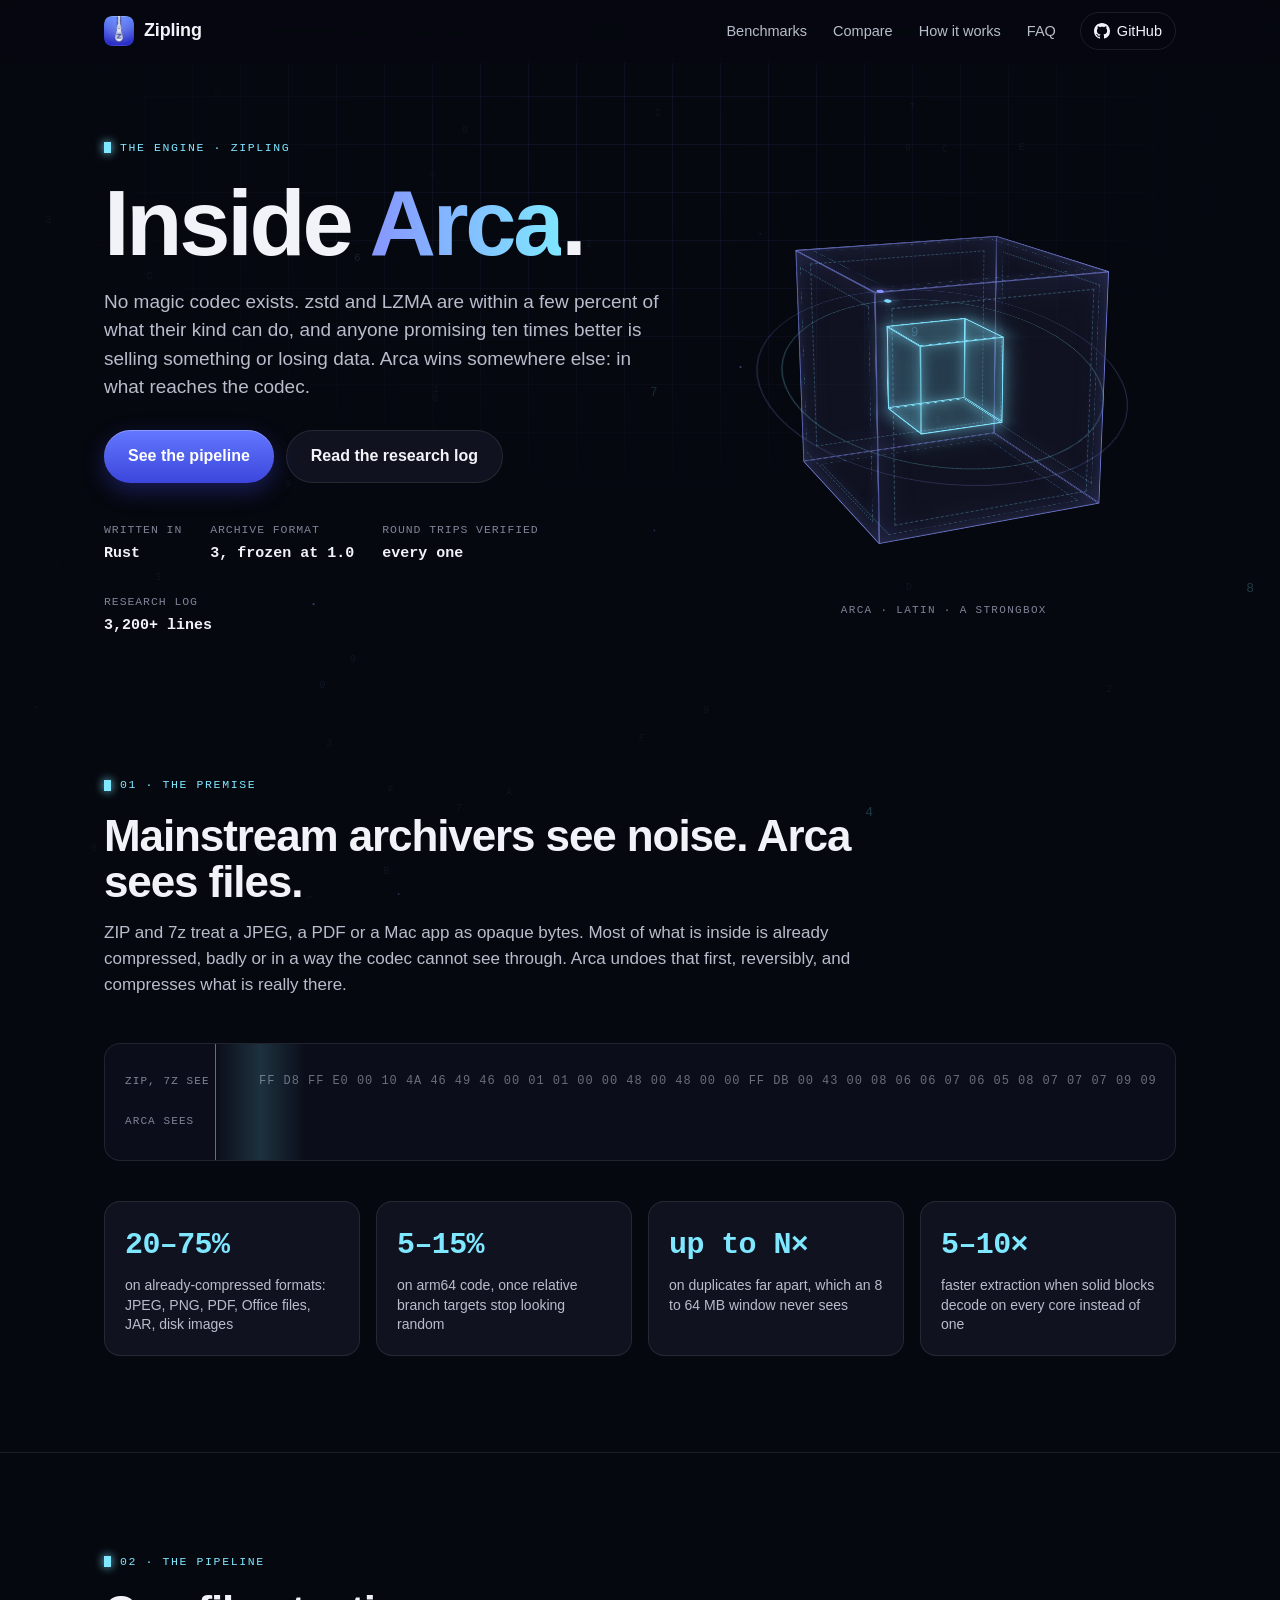
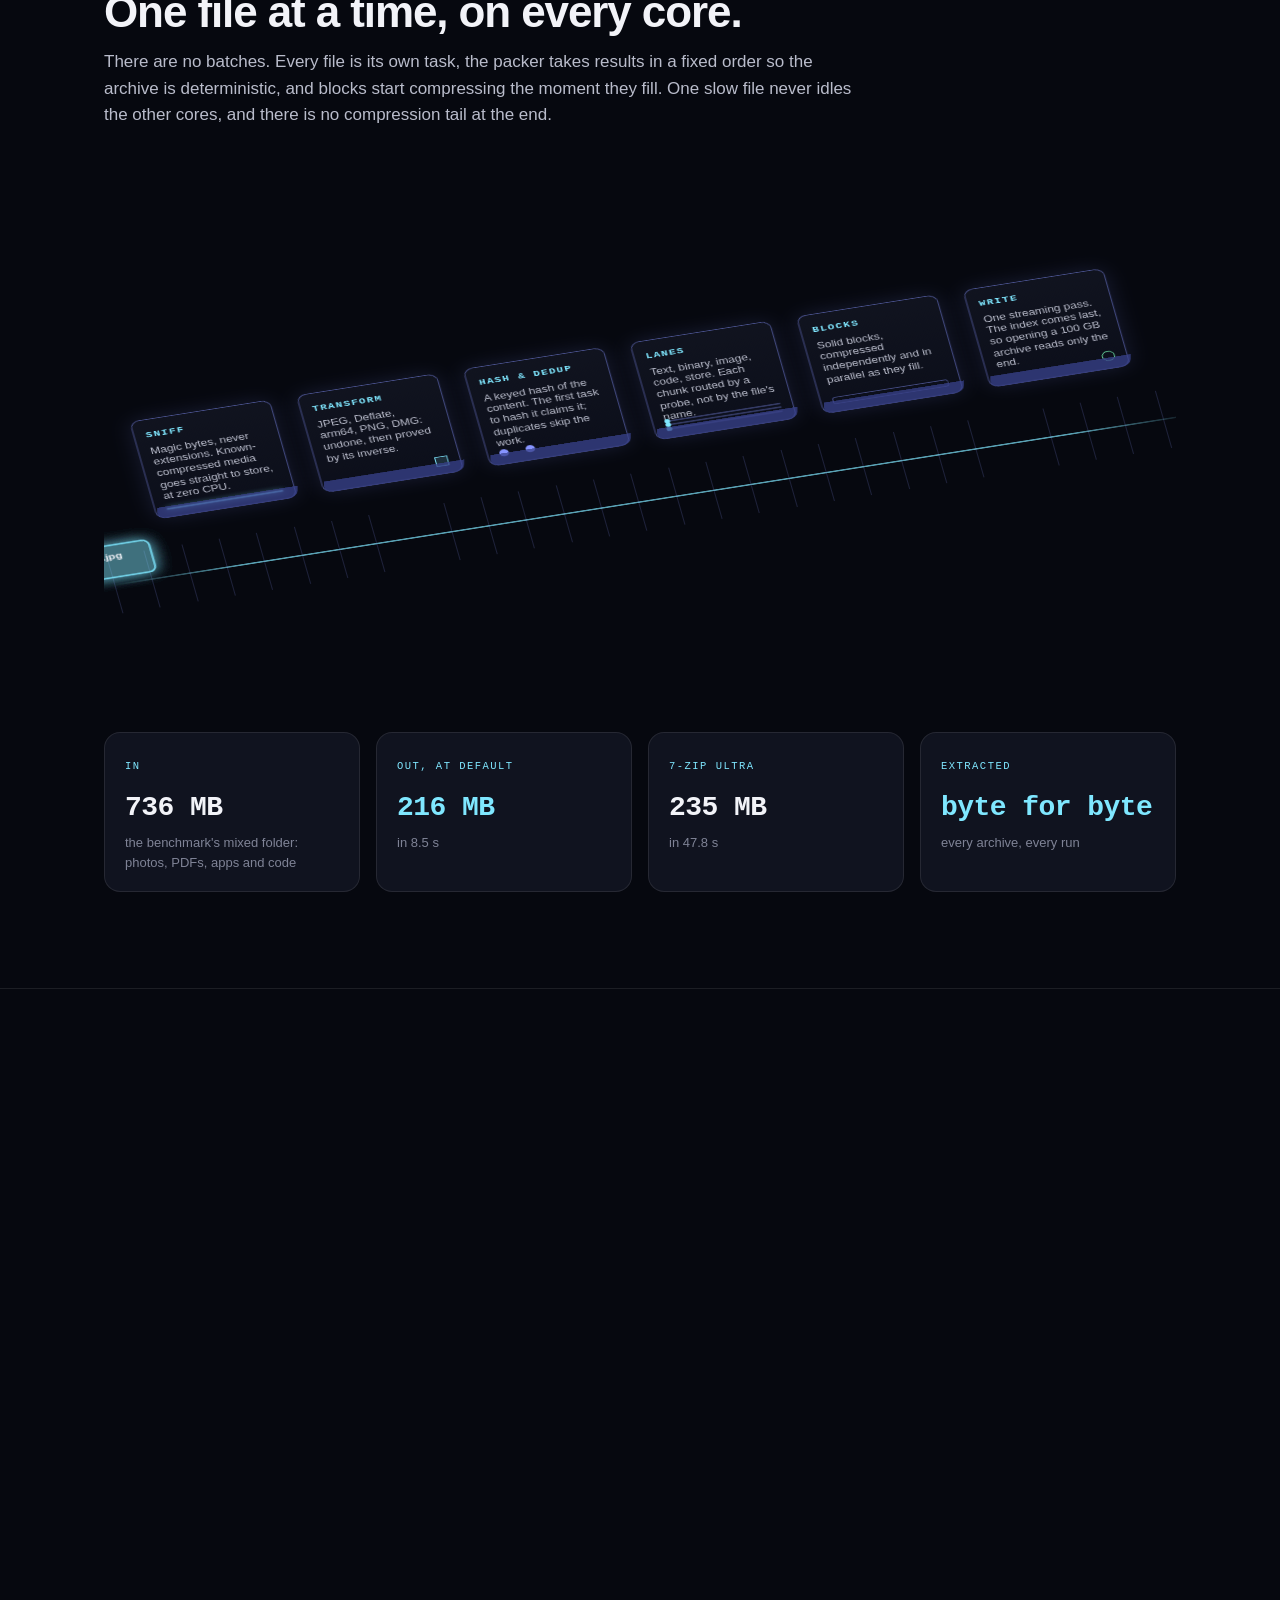
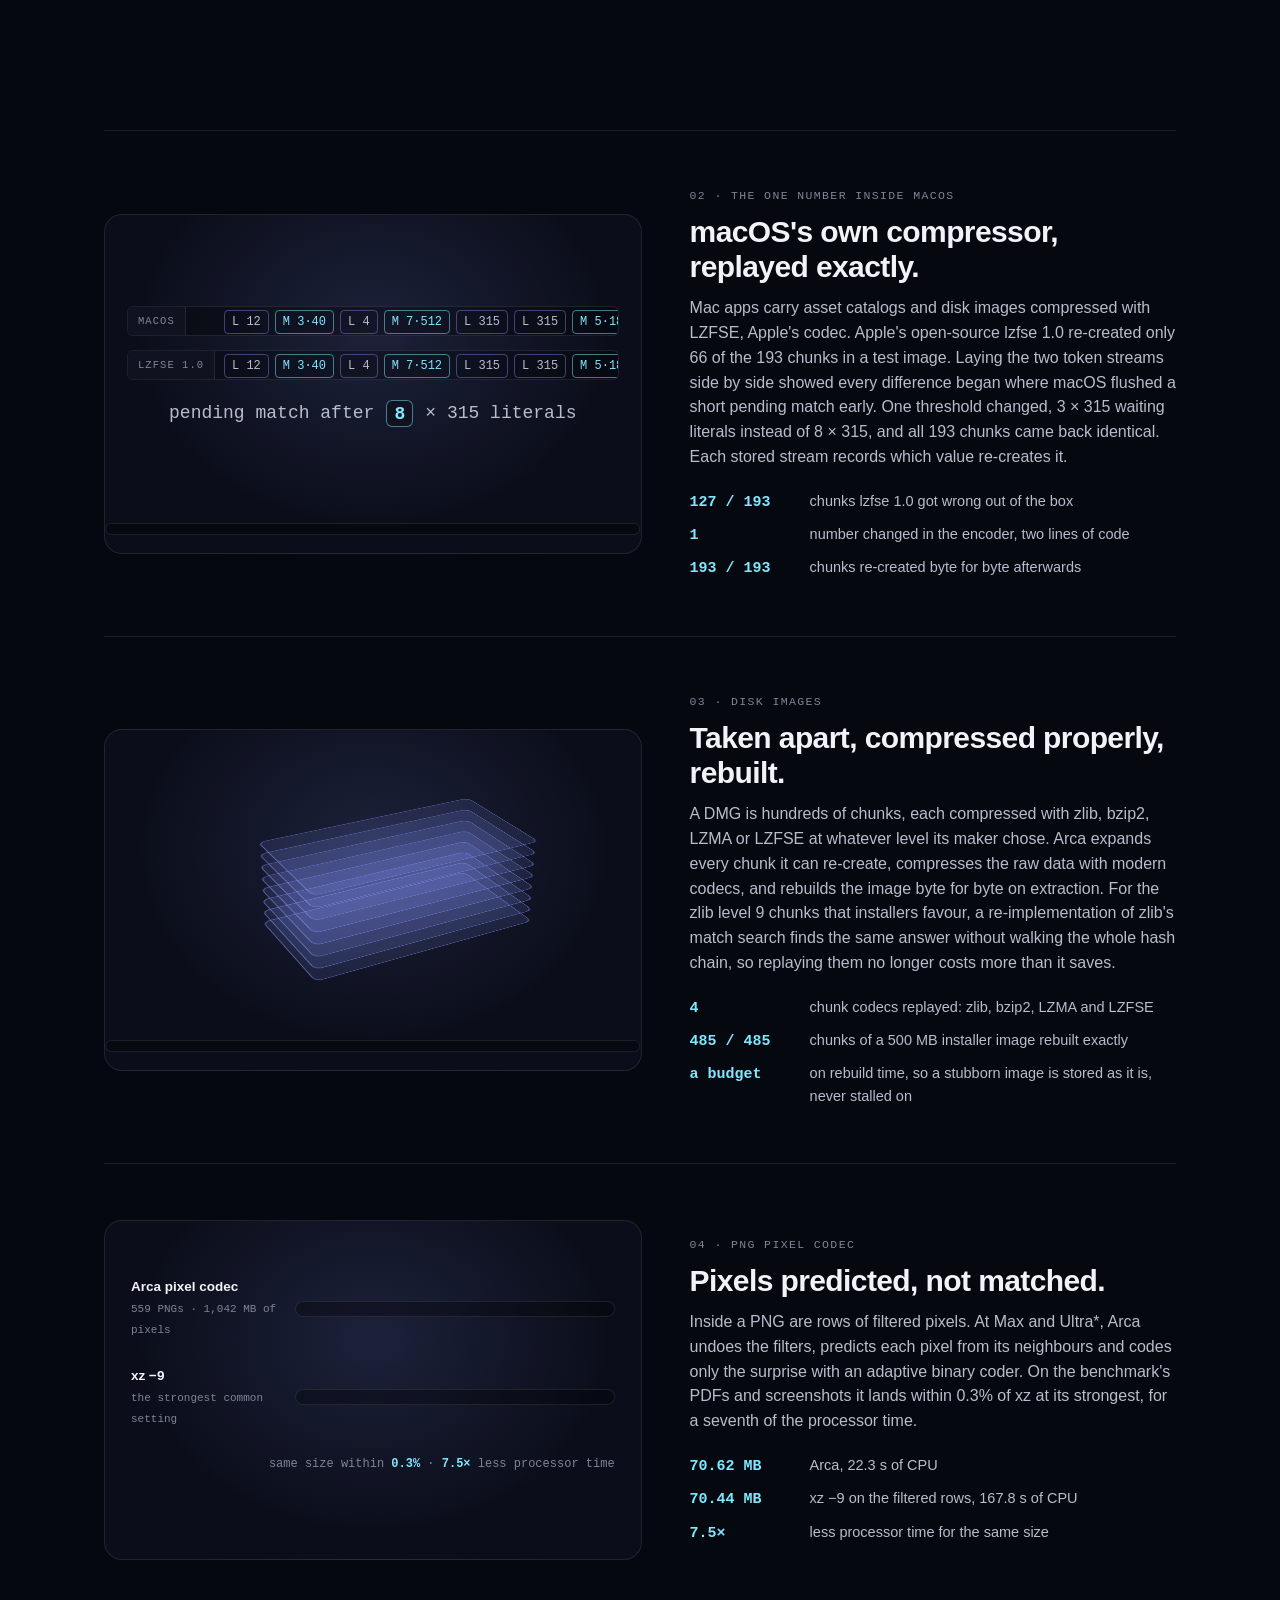
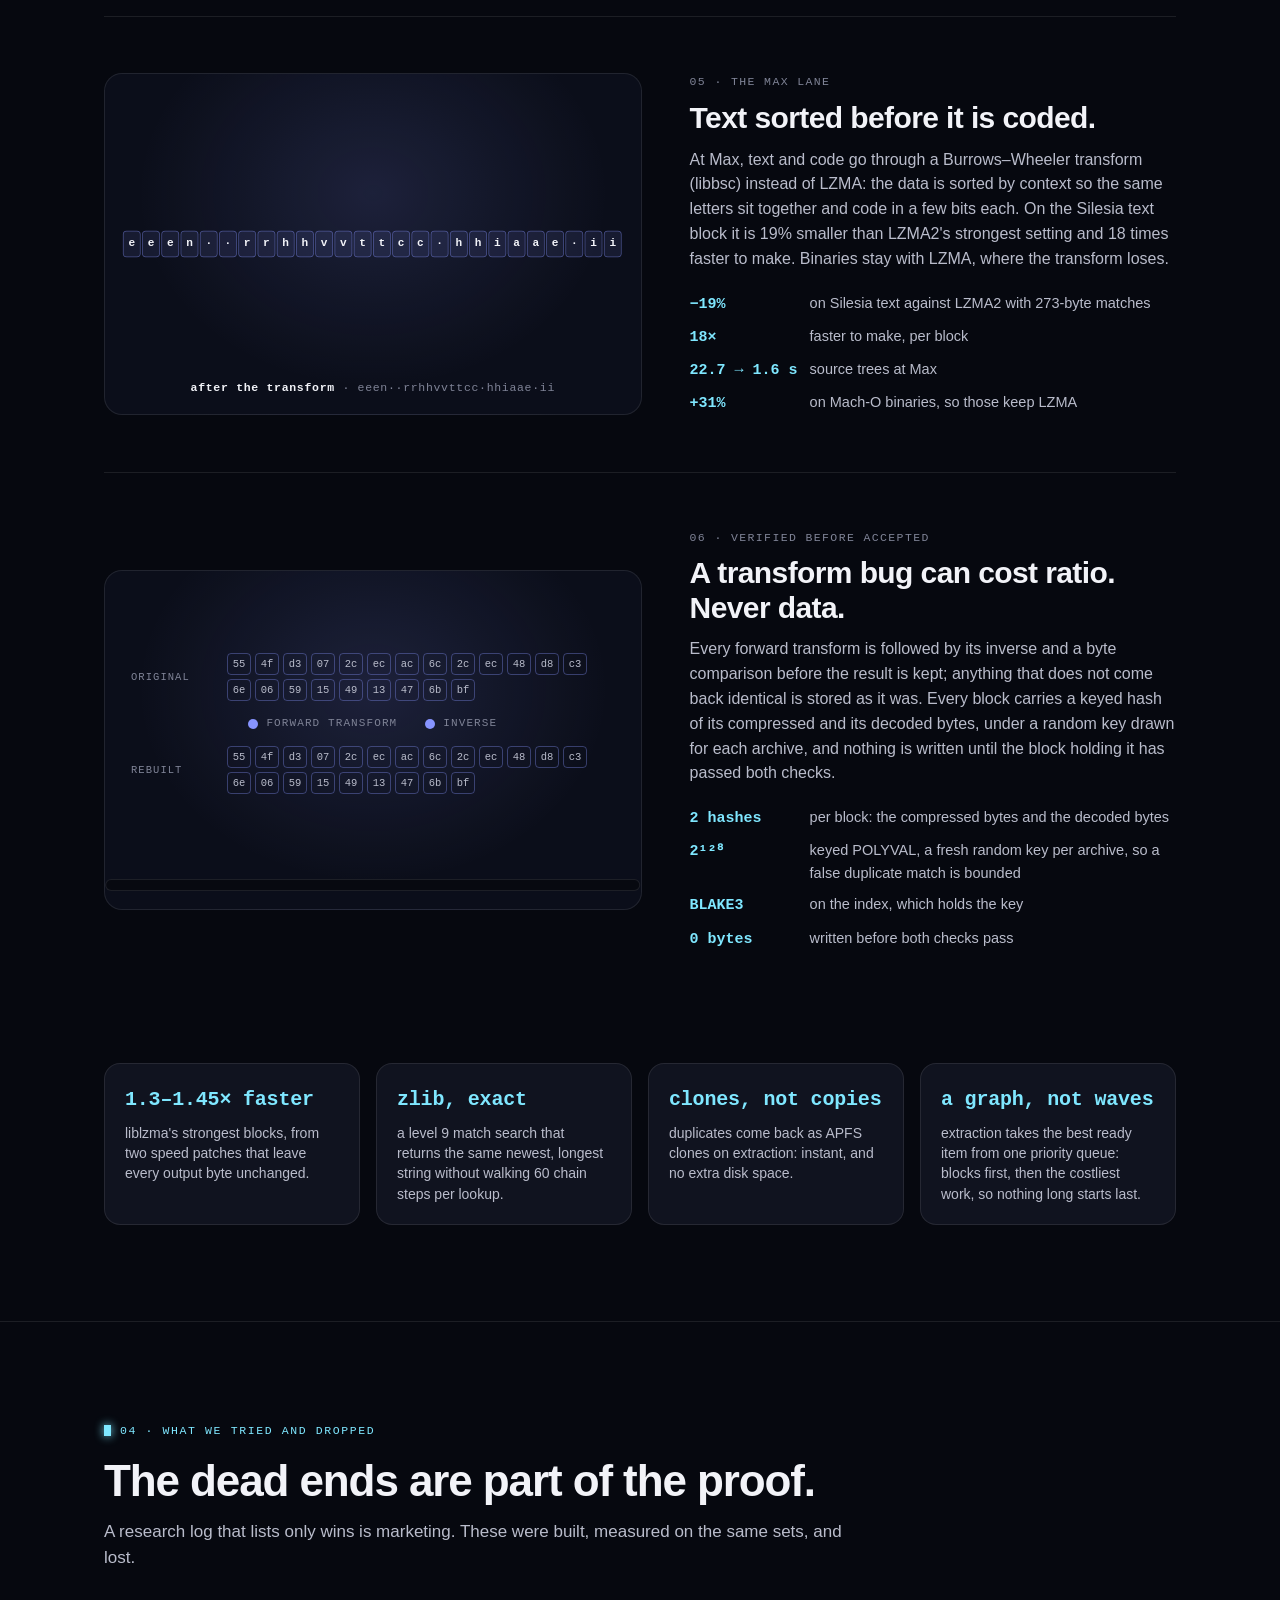
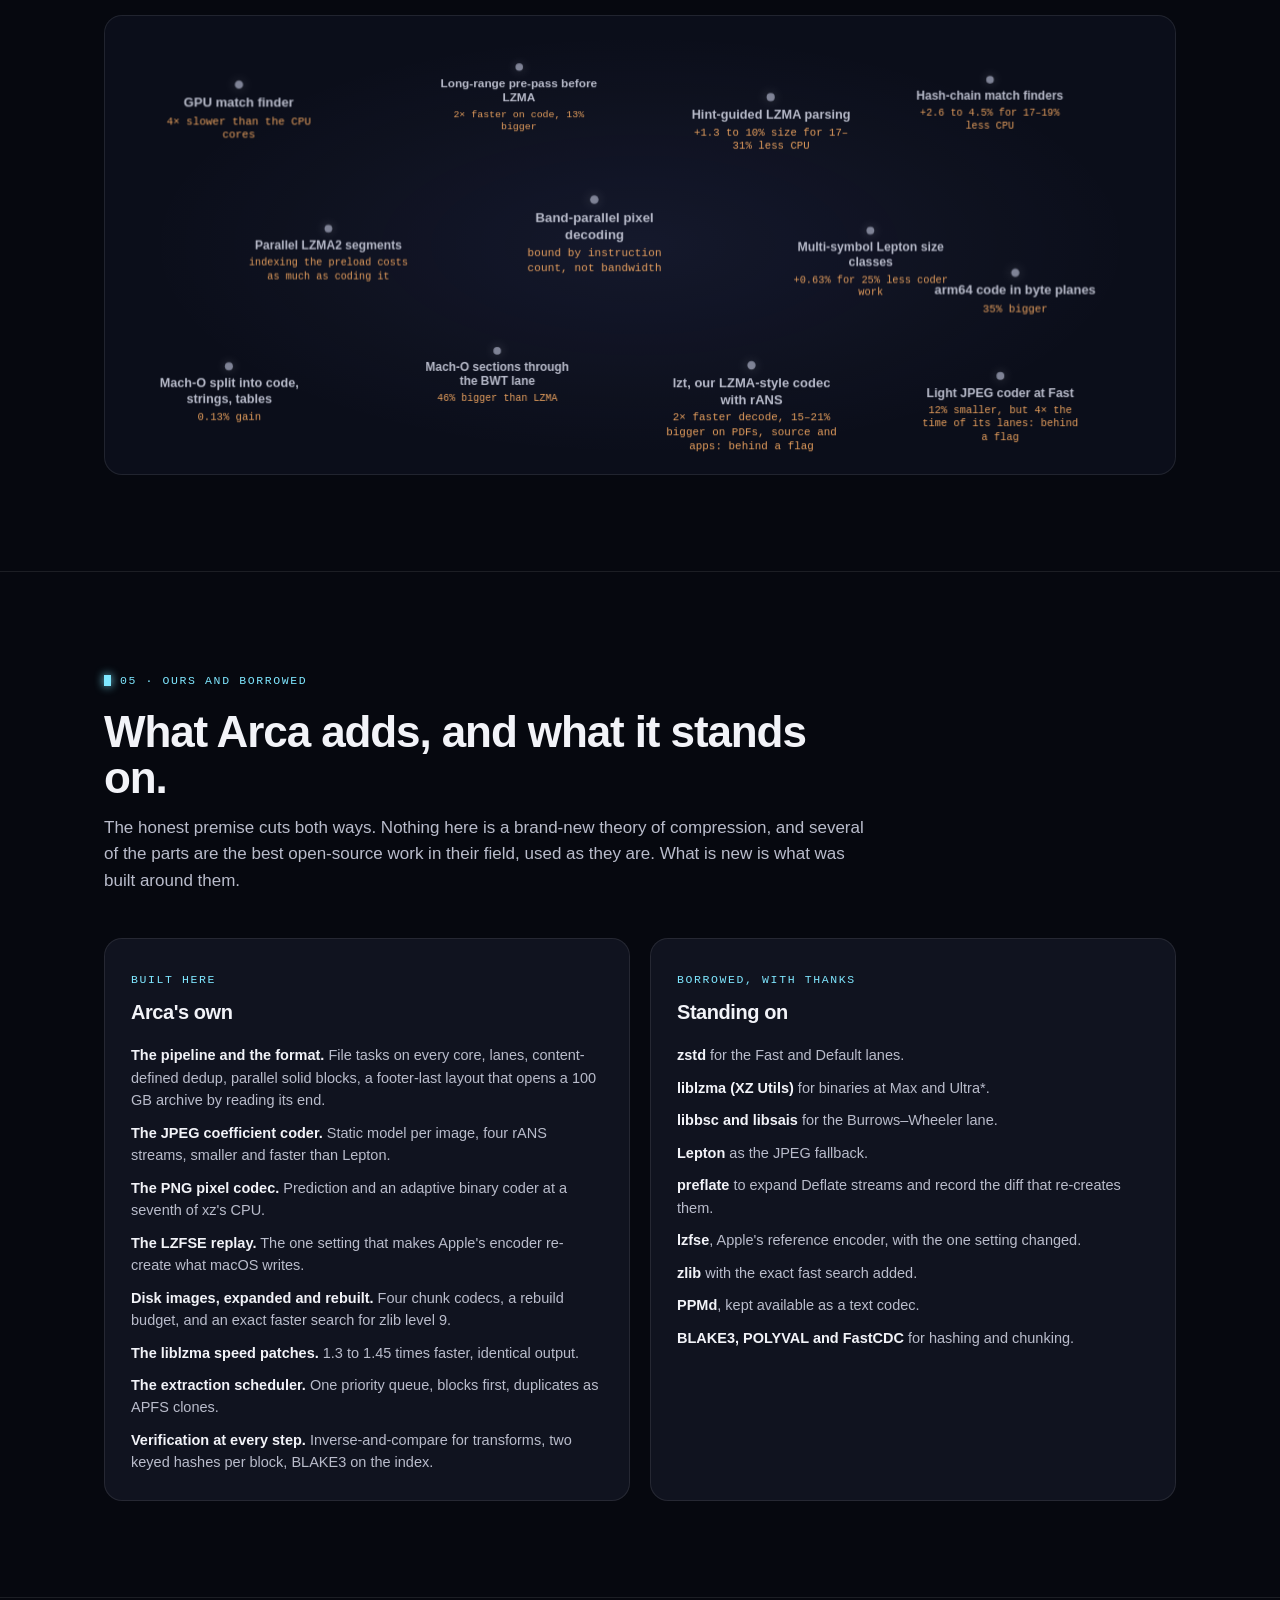
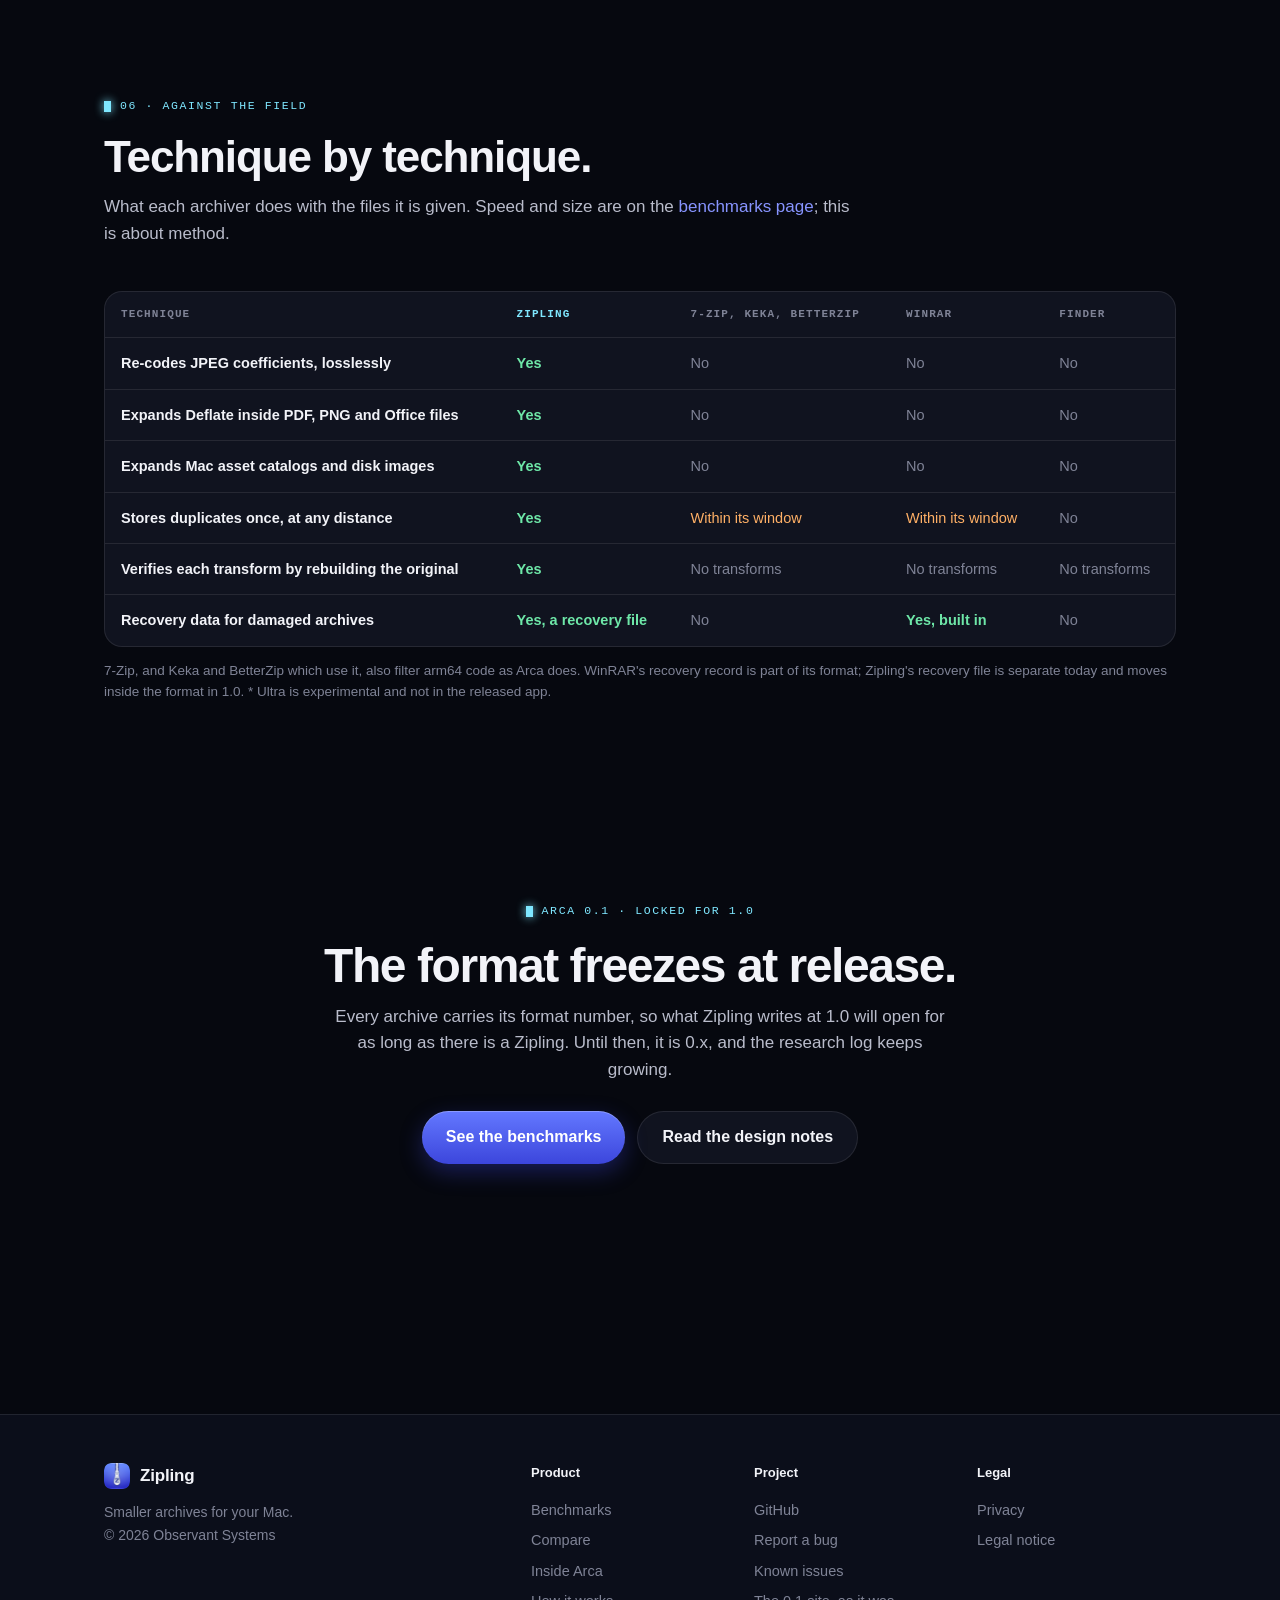
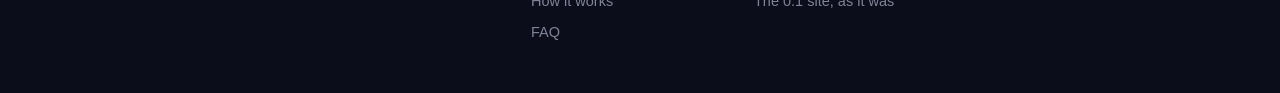
==== arca.html @ 8453b365 "Site: Inside Arca, a page for the engine A dedicated page, arca.html, linked from the footer's Produ" ====
<!doctype html>
<html lang="en">
<head>
  <meta charset="utf-8">
  <meta name="viewport" content="width=device-width, initial-scale=1">
  <title>Inside Arca — Zipling</title>
  <meta name="description" content="Inside Arca, the engine behind Zipling: how it sees files instead of bytes, the six instruments the research produced, what was tried and dropped, and how it compares technique by technique.">
  <meta name="theme-color" content="#06080F">
  <link rel="canonical" href="https://www.zipling.app/arca.html">
  <meta property="og:type" content="website">
  <meta property="og:title" content="Inside Arca — Zipling">
  <meta property="og:description" content="The engine behind Zipling: how it sees files instead of bytes, the six instruments the research produced, and what was tried and dropped.">
  <meta property="og:image" content="https://www.zipling.app/assets/og.jpg">
  <meta name="twitter:card" content="summary_large_image">
  <link rel="icon" href="assets/favicon.png" type="image/png">
  <link rel="apple-touch-icon" href="assets/apple-touch-icon.png">
  <link rel="stylesheet" href="styles.css">
  <link rel="stylesheet" href="arca.css">
  <script>document.documentElement.classList.add("js")</script>
  <script src="data.js" defer></script>
  <script src="main.js" defer></script>
  <script src="arca.js" defer></script>
</head>
<body class="arca">
  <a class="skip" href="#main">Skip to content</a>
  <div class="progress" aria-hidden="true"></div>
  <canvas class="stars" aria-hidden="true"></canvas>
  <header class="nav" id="top">
    <div class="nav-inner">
      <a class="brand" href="index.html" aria-label="Zipling home">
        <img src="assets/icon-512.png" alt="" width="30" height="30">
        <span>Zipling</span>
      </a>
      <nav aria-label="Site"><a href="benchmarks.html">Benchmarks</a><a href="compare.html">Compare</a><a href="index.html#engine">How it works</a><a href="index.html#faq">FAQ</a></nav>
      <a class="nav-gh" href="https://github.com/EnigmaticZee/zipling" aria-label="Zipling on GitHub"><svg viewBox="0 0 16 16" aria-hidden="true"><path d="M8 0C3.58 0 0 3.58 0 8c0 3.54 2.29 6.53 5.47 7.59.4.07.55-.17.55-.38 0-.19-.01-.82-.01-1.49-2.01.37-2.53-.49-2.69-.94-.09-.23-.48-.94-.82-1.13-.28-.15-.68-.52-.01-.53.63-.01 1.08.58 1.23.82.72 1.21 1.87.87 2.33.66.07-.52.28-.87.51-1.07-1.78-.2-3.64-.89-3.64-3.95 0-.87.31-1.59.82-2.15-.08-.2-.36-1.02.08-2.12 0 0 .67-.21 2.2.82.64-.18 1.32-.27 2-.27.68 0 1.36.09 2 .27 1.53-1.04 2.2-.82 2.2-.82.44 1.1.16 1.92.08 2.12.51.56.82 1.27.82 2.15 0 3.07-1.87 3.75-3.65 3.95.29.25.54.73.54 1.48 0 1.07-.01 1.93-.01 2.2 0 .21.15.46.55.38A8.013 8.013 0 0016 8c0-4.42-3.58-8-8-8z"/></svg><span>GitHub</span></a>
    </div>
  </header>

  <main id="main">
    <!-- The strongbox -->
    <section class="a-hero">
      <div class="a-hero-inner">
        <div class="reveal">
          <span class="hud"><i></i>The engine · Zipling</span>
          <h1 class="a-title">Inside <em>Arca</em>.</h1>
          <p class="a-sub">No magic codec exists. zstd and LZMA are within a few percent of what their kind can do, and anyone promising ten times better is selling something or losing data. Arca wins somewhere else: in what reaches the codec.</p>
          <div class="a-cta">
            <a class="btn btn-primary" href="#pipeline">See the pipeline</a>
            <a class="btn btn-ghost" href="https://github.com/EnigmaticZee/zipling/blob/main/docs/RESEARCH.md">Read the research log</a>
          </div>
          <div class="readout">
            <div>Written in<b>Rust</b></div>
            <div>Archive format<b>3, frozen at 1.0</b></div>
            <div>Round trips verified<b>every one</b></div>
            <div>Research log<b>3,200+ lines</b></div>
          </div>
        </div>
        <div class="reveal">
          <div class="box3d" aria-hidden="true">
            <div class="rig">
              <div class="cube">
                <div class="f"></div><div class="f"></div><div class="f"></div><div class="f"></div><div class="f"></div><div class="f"></div>
                <div class="core"><div class="f"></div><div class="f"></div><div class="f"></div><div class="f"></div><div class="f"></div><div class="f"></div></div>
                <div class="ring"></div><div class="ring b"></div>
              </div>
            </div>
          </div>
          <p class="hint">arca · latin · a strongbox</p>
        </div>
      </div>
    </section>

    <!-- 01 The premise -->
    <section class="lab" id="premise">
      <div class="lab-inner">
        <div class="lab-head reveal">
          <span class="hud"><i></i>01 · The premise</span>
          <h2>Mainstream archivers see noise. Arca sees files.</h2>
          <p>ZIP and 7z treat a JPEG, a PDF or a Mac app as opaque bytes. Most of what is inside is already compressed, badly or in a way the codec cannot see through. Arca undoes that first, reversibly, and compresses what is really there.</p>
        </div>
        <div class="lens reveal" data-live aria-hidden="true">
          <div class="band"></div>
          <div class="row"><span class="who">ZIP, 7z see</span><span class="noise">FF D8 FF E0 00 10 4A 46 49 46 00 01 01 00 00 48 00 48 00 00 FF DB 00 43 00 08 06 06 07 06 05 08 07 07 07 09 09 08 0A 0C 14 0D 0C 0B 0B 0C 19 12 13 0F 14 1D 1A 1F 1E 1D 1A 1C 1C 20 24 2E 27 20 22 2C 23 1C 1C 28 37 29 2C 30 31 34 34 34 1F 27 39 3D 38 32 3C 2E 33 34 32</span></div>
          <div class="row"><span class="who">Arca sees</span><span class="seen"><span style="--at:.6s">JPEG coefficients</span><span style="--at:1.5s">PDF text under Deflate</span><span style="--at:2.4s">arm64 branches</span><span style="--at:3.3s">PNG pixels</span><span style="--at:4.2s">a duplicate, 2 GB away</span><span style="--at:5.1s">a DMG's chunks</span></span></div>
        </div>
        <div class="levers reveal" data-stagger>
          <div class="lever"><b>20–75%</b><span>on already-compressed formats: JPEG, PNG, PDF, Office files, JAR, disk images</span></div>
          <div class="lever"><b>5–15%</b><span>on arm64 code, once relative branch targets stop looking random</span></div>
          <div class="lever"><b>up to N×</b><span>on duplicates far apart, which an 8 to 64 MB window never sees</span></div>
          <div class="lever"><b>5–10×</b><span>faster extraction when solid blocks decode on every core instead of one</span></div>
        </div>
      </div>
    </section>

    <!-- 02 The pipeline -->
    <section class="lab" id="pipeline">
      <div class="lab-inner">
        <div class="lab-head reveal">
          <span class="hud"><i></i>02 · The pipeline</span>
          <h2>One file at a time, on every core.</h2>
          <p>There are no batches. Every file is its own task, the packer takes results in a fixed order so the archive is deterministic, and blocks start compressing the moment they fill. One slow file never idles the other cores, and there is no compression tail at the end.</p>
        </div>
        <div class="board reveal" data-live aria-hidden="true">
          <div class="track">
            <div class="rail"></div>
            <div class="st" style="--n:0"><h4>Sniff</h4><p>Magic bytes, never extensions. Known-compressed media goes straight to store, at zero CPU.</p><i class="ind scan"></i></div>
            <div class="st" style="--n:1"><h4>Transform</h4><p>JPEG, Deflate, arm64, PNG, DMG: undone, then proved by its inverse.</p><i class="ind flip"></i></div>
            <div class="st" style="--n:2"><h4>Hash &amp; dedup</h4><p>A keyed hash of the content. The first task to hash it claims it; duplicates skip the work.</p><i class="ind dd"></i></div>
            <div class="st" style="--n:3"><h4>Lanes</h4><p>Text, binary, image, code, store. Each chunk routed by a probe, not by the file's name.</p><i class="ind lanes"><i style="--at:0s"></i><i style="--at:-.7s"></i><i style="--at:-1.4s"></i></i></div>
            <div class="st" style="--n:4"><h4>Blocks</h4><p>Solid blocks, compressed independently and in parallel as they fill.</p><i class="ind fill"></i></div>
            <div class="st" style="--n:5"><h4>Write</h4><p>One streaming pass. The index comes last, so opening a 100 GB archive reads only the end.</p><i class="ind chk"></i></div>
            <div class="pk" style="--d:0s">IMG_2048.jpg<i><span>sniffed: JPEG</span><span>coefficients re-coded</span><span>hashed: new</span><span>image lane</span><span>block 3</span><span>written</span></i></div>
            <div class="pk" style="--d:-3.5s">Report.pdf<i><span>sniffed: PDF</span><span>Deflate expanded</span><span>hashed: new</span><span>text and binary lanes</span><span>blocks 1 and 4</span><span>written</span></i></div>
            <div class="pk" style="--d:-7s">Zipling.app<i><span>sniffed: Mach-O</span><span>arm64 branches filtered</span><span>hashed: new</span><span>code lane</span><span>block 2</span><span>written</span></i></div>
            <div class="pk" style="--d:-10.5s">IMG_2048 copy.jpg<i><span>sniffed: JPEG</span><span>already claimed</span><span>duplicate: stored once</span><span>no lane needed</span><span>no block needed</span><span>one entry</span></i></div>
          </div>
        </div>
        <div class="gauges reveal" data-stagger>
          <div class="gauge"><span class="hud">In</span><b><span data-count="736">0</span> MB</b><span class="cap">the benchmark's mixed folder: photos, PDFs, apps and code</span></div>
          <div class="gauge"><span class="hud">Out, at Default</span><b class="us"><span data-count="216">0</span> MB</b><span class="cap">in 8.5 s</span></div>
          <div class="gauge"><span class="hud">7-Zip Ultra</span><b><span data-count="235">0</span> MB</b><span class="cap">in 47.8 s</span></div>
          <div class="gauge"><span class="hud">Extracted</span><b class="us">byte for byte</b><span class="cap">every archive, every run</span></div>
        </div>
      </div>
    </section>

    <!-- 03 The instruments -->
    <section class="lab" id="instruments">
      <div class="lab-inner">
        <div class="lab-head reveal">
          <span class="hud"><i></i>03 · What the research produced</span>
          <h2>Six instruments.</h2>
          <p>Each one measured on the same data as the benchmarks, and each one in the research log with the numbers that got it in.</p>
        </div>

        <article class="scene3 reveal">
          <div class="vis3" data-live aria-hidden="true">
            <div class="dct"><div class="dct-grid"><b class="dct-beam"></b></div><div class="dct-bar"><i></i></div></div>
            <div class="tag" style="--cyc:10s"><span>coefficients, as the camera wrote them</span><span>read by the coder</span><span>30% smaller, decoded and compared</span></div>
          </div>
          <div class="copy3">
            <p class="num">01 · JPEG coefficient coder</p>
            <h3>Photos, 30% smaller, bit for bit.</h3>
            <p>A JPEG is a grid of frequency coefficients coded with Huffman tables from 1992. Arca reads the coefficients and codes them again with a static model fitted to each image and four interleaved rANS streams, then decodes the result and compares it with the original before keeping it. The photo comes back identical to the byte.</p>
            <ul class="facts">
              <li><b>−2.7%</b><span>against Dropbox's Lepton on the photo set, the previous best</span></li>
              <li><b>1.7×</b><span>faster to extract than Lepton</span></li>
              <li><b>every one</b><span>decoded and compared before it is kept</span></li>
              <li><b>Lepton</b><span>stays as the fallback for progressive JPEGs and synthetic textures</span></li>
            </ul>
          </div>
        </article>

        <article class="scene3 flip reveal">
          <div class="vis3" data-live aria-hidden="true">
            <div class="tokens">
              <div class="trow"><span class="lbl">macOS</span><div class="tape"></div></div>
              <div class="trow"><span class="lbl">lzfse 1.0</span><div class="tape" data-mark="x"></div></div>
              <div class="dial">pending match after <span class="flip"><span>8</span><span>3</span></span> × 315 literals</div>
            </div>
            <div class="tag" style="--cyc:12s"><span>127 of 193 chunks differ</span><span>one threshold changed</span><span>193 of 193 re-created</span></div>
          </div>
          <div class="copy3">
            <p class="num">02 · The one number inside macOS</p>
            <h3>macOS's own compressor, replayed exactly.</h3>
            <p>Mac apps carry asset catalogs and disk images compressed with LZFSE, Apple's codec. Apple's open-source lzfse 1.0 re-created only 66 of the 193 chunks in a test image. Laying the two token streams side by side showed every difference began where macOS flushed a short pending match early. One threshold changed, 3 × 315 waiting literals instead of 8 × 315, and all 193 chunks came back identical. Each stored stream records which value re-creates it.</p>
            <ul class="facts">
              <li><b>127 / 193</b><span>chunks lzfse 1.0 got wrong out of the box</span></li>
              <li><b>1</b><span>number changed in the encoder, two lines of code</span></li>
              <li><b>193 / 193</b><span>chunks re-created byte for byte afterwards</span></li>
            </ul>
          </div>
        </article>

        <article class="scene3 reveal">
          <div class="vis3" data-live aria-hidden="true">
            <div class="dmg"><div class="stack">
              <div class="slab" style="--i:0;--c:rgba(135,148,255,.5)">zlib</div>
              <div class="slab" style="--i:1;--c:rgba(127,231,255,.4)">bzip2</div>
              <div class="slab" style="--i:2;--c:rgba(255,211,110,.4)">LZMA</div>
              <div class="slab" style="--i:3;--c:rgba(110,231,168,.4)">LZFSE</div>
              <div class="slab" style="--i:4;--c:rgba(135,148,255,.5)">zlib −9</div>
              <div class="slab" style="--i:5;--c:rgba(110,231,168,.4)">LZFSE</div>
              <div class="slab" style="--i:6;--c:rgba(255,211,110,.4)">LZMA</div>
              <div class="slab" style="--i:7;--c:rgba(135,148,255,.5)">zlib</div>
            </div></div>
            <div class="tag" style="--cyc:11s"><span>a disk image: hundreds of chunks</span><span>each chunk expanded</span><span>rebuilt, byte for byte</span></div>
          </div>
          <div class="copy3">
            <p class="num">03 · Disk images</p>
            <h3>Taken apart, compressed properly, rebuilt.</h3>
            <p>A DMG is hundreds of chunks, each compressed with zlib, bzip2, LZMA or LZFSE at whatever level its maker chose. Arca expands every chunk it can re-create, compresses the raw data with modern codecs, and rebuilds the image byte for byte on extraction. For the zlib level 9 chunks that installers favour, a re-implementation of zlib's match search finds the same answer without walking the whole hash chain, so replaying them no longer costs more than it saves.</p>
            <ul class="facts">
              <li><b>4</b><span>chunk codecs replayed: zlib, bzip2, LZMA and LZFSE</span></li>
              <li><b>485 / 485</b><span>chunks of a 500 MB installer image rebuilt exactly</span></li>
              <li><b>a budget</b><span>on rebuild time, so a stubborn image is stored as it is, never stalled on</span></li>
            </ul>
          </div>
        </article>

        <article class="scene3 flip reveal">
          <div class="vis3" data-live aria-hidden="true">
            <div class="race2">
              <div class="lane2 us"><div><b>Arca pixel codec</b><small>559 PNGs · 1,042 MB of pixels</small></div><div class="rbar"><i></i><em>70.62 MB · 22.3 s CPU</em></div></div>
              <div class="lane2"><div><b>xz −9</b><small>the strongest common setting</small></div><div class="rbar"><i></i><em>70.44 MB · 167.8 s CPU</em></div></div>
              <p class="clock">same size within <b>0.3%</b> · <b>7.5×</b> less processor time</p>
            </div>
          </div>
          <div class="copy3">
            <p class="num">04 · PNG pixel codec</p>
            <h3>Pixels predicted, not matched.</h3>
            <p>Inside a PNG are rows of filtered pixels. At Max and Ultra*, Arca undoes the filters, predicts each pixel from its neighbours and codes only the surprise with an adaptive binary coder. On the benchmark's PDFs and screenshots it lands within 0.3% of xz at its strongest, for a seventh of the processor time.</p>
            <ul class="facts">
              <li><b>70.62 MB</b><span>Arca, 22.3 s of CPU</span></li>
              <li><b>70.44 MB</b><span>xz −9 on the filtered rows, 167.8 s of CPU</span></li>
              <li><b>7.5×</b><span>less processor time for the same size</span></li>
            </ul>
          </div>
        </article>

        <article class="scene3 reveal">
          <div class="vis3" data-live aria-hidden="true">
            <div class="bwt"><div class="tiles"></div><p class="caption"></p></div>
          </div>
          <div class="copy3">
            <p class="num">05 · The Max lane</p>
            <h3>Text sorted before it is coded.</h3>
            <p>At Max, text and code go through a Burrows–Wheeler transform (libbsc) instead of LZMA: the data is sorted by context so the same letters sit together and code in a few bits each. On the Silesia text block it is 19% smaller than LZMA2's strongest setting and 18 times faster to make. Binaries stay with LZMA, where the transform loses.</p>
            <ul class="facts">
              <li><b>−19%</b><span>on Silesia text against LZMA2 with 273-byte matches</span></li>
              <li><b>18×</b><span>faster to make, per block</span></li>
              <li><b>22.7 → 1.6 s</b><span>source trees at Max</span></li>
              <li><b>+31%</b><span>on Mach-O binaries, so those keep LZMA</span></li>
            </ul>
          </div>
        </article>

        <article class="scene3 flip reveal">
          <div class="vis3" data-live aria-hidden="true">
            <div class="verify">
              <div class="hexrow in"><span class="lbl">original</span><div class="cells"></div></div>
              <div class="arrows"><span>forward transform</span><span>inverse</span></div>
              <div class="hexrow out"><span class="lbl">rebuilt</span><div class="cells"></div></div>
            </div>
            <div class="tag" style="--cyc:12s"><span>identical: accepted</span><span>one byte off: stored as it was</span></div>
          </div>
          <div class="copy3">
            <p class="num">06 · Verified before accepted</p>
            <h3>A transform bug can cost ratio. Never data.</h3>
            <p>Every forward transform is followed by its inverse and a byte comparison before the result is kept; anything that does not come back identical is stored as it was. Every block carries a keyed hash of its compressed and its decoded bytes, under a random key drawn for each archive, and nothing is written until the block holding it has passed both checks.</p>
            <ul class="facts">
              <li><b>2 hashes</b><span>per block: the compressed bytes and the decoded bytes</span></li>
              <li><b>2¹²⁸</b><span>keyed POLYVAL, a fresh random key per archive, so a false duplicate match is bounded</span></li>
              <li><b>BLAKE3</b><span>on the index, which holds the key</span></li>
              <li><b>0 bytes</b><span>written before both checks pass</span></li>
            </ul>
          </div>
        </article>

        <div class="instruments reveal" data-stagger>
          <div class="instrument"><b>1.3–1.45× faster</b><span>liblzma's strongest blocks, from two speed patches that leave every output byte unchanged.</span></div>
          <div class="instrument"><b>zlib, exact</b><span>a level 9 match search that returns the same newest, longest string without walking 60 chain steps per lookup.</span></div>
          <div class="instrument"><b>clones, not copies</b><span>duplicates come back as APFS clones on extraction: instant, and no extra disk space.</span></div>
          <div class="instrument"><b>a graph, not waves</b><span>extraction takes the best ready item from one priority queue: blocks first, then the costliest work, so nothing long starts last.</span></div>
        </div>
      </div>
    </section>

    <!-- 04 Dead ends -->
    <section class="lab" id="dropped">
      <div class="lab-inner">
        <div class="lab-head reveal">
          <span class="hud"><i></i>04 · What we tried and dropped</span>
          <h2>The dead ends are part of the proof.</h2>
          <p>A research log that lists only wins is marketing. These were built, measured on the same sets, and lost.</p>
        </div>
        <div class="space reveal" data-live>
          <div class="cluster">
            <div class="node" style="--x:14%;--y:22%;--z:40px;--t:0s"><b>GPU match finder</b><i>4× slower than the CPU cores</i></div>
            <div class="node" style="--x:38%;--y:16%;--z:-60px;--t:-.8s"><b>Long-range pre-pass before LZMA</b><i>2× faster on code, 13% bigger</i></div>
            <div class="node" style="--x:62%;--y:24%;--z:20px;--t:-1.6s"><b>Hint-guided LZMA parsing</b><i>+1.3 to 10% size for 17–31% less CPU</i></div>
            <div class="node" style="--x:84%;--y:18%;--z:-40px;--t:-2.4s"><b>Hash-chain match finders</b><i>+2.6 to 4.5% for 17–19% less CPU</i></div>
            <div class="node" style="--x:20%;--y:52%;--z:-30px;--t:-.4s"><b>Parallel LZMA2 segments</b><i>indexing the preload costs as much as coding it</i></div>
            <div class="node" style="--x:46%;--y:48%;--z:60px;--t:-1.2s"><b>Band-parallel pixel decoding</b><i>bound by instruction count, not bandwidth</i></div>
            <div class="node" style="--x:72%;--y:54%;--z:-20px;--t:-2s"><b>Multi-symbol Lepton size classes</b><i>+0.63% for 25% less coder work</i></div>
            <div class="node" style="--x:84%;--y:60%;--z:30px;--t:-2.8s"><b>arm64 code in byte planes</b><i>35% bigger</i></div>
            <div class="node" style="--x:12%;--y:82%;--z:10px;--t:-.6s"><b>Mach-O split into code, strings, tables</b><i>0.13% gain</i></div>
            <div class="node" style="--x:36%;--y:80%;--z:-50px;--t:-1.4s"><b>Mach-O sections through the BWT lane</b><i>46% bigger than LZMA</i></div>
            <div class="node" style="--x:60%;--y:84%;--z:40px;--t:-2.2s"><b>lzt, our LZMA-style codec with rANS</b><i>2× faster decode, 15–21% bigger on PDFs, source and apps: behind a flag</i></div>
            <div class="node" style="--x:84%;--y:86%;--z:-10px;--t:-3s"><b>Light JPEG coder at Fast</b><i>12% smaller, but 4× the time of its lanes: behind a flag</i></div>
          </div>
        </div>
      </div>
    </section>

    <!-- 05 Ours and borrowed -->
    <section class="lab" id="credits">
      <div class="lab-inner">
        <div class="lab-head reveal">
          <span class="hud"><i></i>05 · Ours and borrowed</span>
          <h2>What Arca adds, and what it stands on.</h2>
          <p>The honest premise cuts both ways. Nothing here is a brand-new theory of compression, and several of the parts are the best open-source work in their field, used as they are. What is new is what was built around them.</p>
        </div>
        <div class="ours reveal" data-stagger>
          <div class="col">
            <span class="hud">Built here</span>
            <h3>Arca's own</h3>
            <ul>
              <li><b>The pipeline and the format.</b> File tasks on every core, lanes, content-defined dedup, parallel solid blocks, a footer-last layout that opens a 100 GB archive by reading its end.</li>
              <li><b>The JPEG coefficient coder.</b> Static model per image, four rANS streams, smaller and faster than Lepton.</li>
              <li><b>The PNG pixel codec.</b> Prediction and an adaptive binary coder at a seventh of xz's CPU.</li>
              <li><b>The LZFSE replay.</b> The one setting that makes Apple's encoder re-create what macOS writes.</li>
              <li><b>Disk images, expanded and rebuilt.</b> Four chunk codecs, a rebuild budget, and an exact faster search for zlib level 9.</li>
              <li><b>The liblzma speed patches.</b> 1.3 to 1.45 times faster, identical output.</li>
              <li><b>The extraction scheduler.</b> One priority queue, blocks first, duplicates as APFS clones.</li>
              <li><b>Verification at every step.</b> Inverse-and-compare for transforms, two keyed hashes per block, BLAKE3 on the index.</li>
            </ul>
          </div>
          <div class="col">
            <span class="hud">Borrowed, with thanks</span>
            <h3>Standing on</h3>
            <ul>
              <li><b>zstd</b> for the Fast and Default lanes.</li>
              <li><b>liblzma (XZ Utils)</b> for binaries at Max and Ultra*.</li>
              <li><b>libbsc and libsais</b> for the Burrows–Wheeler lane.</li>
              <li><b>Lepton</b> as the JPEG fallback.</li>
              <li><b>preflate</b> to expand Deflate streams and record the diff that re-creates them.</li>
              <li><b>lzfse</b>, Apple's reference encoder, with the one setting changed.</li>
              <li><b>zlib</b> with the exact fast search added.</li>
              <li><b>PPMd</b>, kept available as a text codec.</li>
              <li><b>BLAKE3, POLYVAL and FastCDC</b> for hashing and chunking.</li>
            </ul>
          </div>
        </div>
      </div>
    </section>

    <!-- 06 Against the field -->
    <section class="lab" id="field">
      <div class="lab-inner">
        <div class="lab-head reveal">
          <span class="hud"><i></i>06 · Against the field</span>
          <h2>Technique by technique.</h2>
          <p>What each archiver does with the files it is given. Speed and size are on the <a href="benchmarks.html">benchmarks page</a>; this is about method.</p>
        </div>
        <div class="field-wrap reveal">
          <table class="field">
            <thead><tr><th scope="col">Technique</th><th scope="col" class="us">Zipling</th><th scope="col">7-Zip, Keka, BetterZip</th><th scope="col">WinRAR</th><th scope="col">Finder</th></tr></thead>
            <tbody>
              <tr><td>Re-codes JPEG coefficients, losslessly</td><td class="yes">Yes</td><td class="no">No</td><td class="no">No</td><td class="no">No</td></tr>
              <tr><td>Expands Deflate inside PDF, PNG and Office files</td><td class="yes">Yes</td><td class="no">No</td><td class="no">No</td><td class="no">No</td></tr>
              <tr><td>Expands Mac asset catalogs and disk images</td><td class="yes">Yes</td><td class="no">No</td><td class="no">No</td><td class="no">No</td></tr>
              <tr><td>Stores duplicates once, at any distance</td><td class="yes">Yes</td><td class="part">Within its window</td><td class="part">Within its window</td><td class="no">No</td></tr>
              <tr><td>Verifies each transform by rebuilding the original</td><td class="yes">Yes</td><td class="no">No transforms</td><td class="no">No transforms</td><td class="no">No transforms</td></tr>
              <tr><td>Recovery data for damaged archives</td><td class="yes">Yes, a recovery file</td><td class="no">No</td><td class="yes">Yes, built in</td><td class="no">No</td></tr>
            </tbody>
          </table>
        </div>
        <p class="note">7-Zip, and Keka and BetterZip which use it, also filter arm64 code as Arca does. WinRAR's recovery record is part of its format; Zipling's recovery file is separate today and moves inside the format in 1.0. * Ultra is experimental and not in the released app.</p>
      </div>
    </section>

    <section class="a-end">
      <div class="reveal">
        <span class="hud"><i></i>Arca 0.1 · locked for 1.0</span>
        <h2>The format freezes at release.</h2>
        <p>Every archive carries its format number, so what Zipling writes at 1.0 will open for as long as there is a Zipling. Until then, it is 0.x, and the research log keeps growing.</p>
        <div class="a-cta">
          <a class="btn btn-primary" href="benchmarks.html">See the benchmarks</a>
          <a class="btn btn-ghost" href="https://github.com/EnigmaticZee/zipling/blob/main/docs/DESIGN.md">Read the design notes</a>
        </div>
      </div>
    </section>
  </main>

  <footer class="footer">
    <div class="footer-inner">
      <div class="footer-brand">
        <a class="brand" href="index.html"><img src="assets/icon-512.png" alt="" width="26" height="26"><span>Zipling</span></a>
        <p>Smaller archives for your Mac.<br>© 2026 Observant Systems</p>
      </div>
      <nav class="footer-cols" aria-label="Footer">
        <div><h3>Product</h3><a href="benchmarks.html">Benchmarks</a><a href="compare.html">Compare</a><a href="arca.html" aria-current="page">Inside Arca</a><a href="index.html#engine">How it works</a><a href="index.html#faq">FAQ</a></div>
        <div><h3>Project</h3><a href="https://github.com/EnigmaticZee/zipling">GitHub</a><a href="https://github.com/EnigmaticZee/zipling/issues/new?template=bug_report.yml">Report a bug</a><a href="https://github.com/EnigmaticZee/zipling/issues">Known issues</a><a href="v0.1/index.html">The 0.1 site, as it was</a></div>
        <div><h3>Legal</h3><a href="privacy.html">Privacy</a><a href="legal.html">Legal notice</a></div>
      </nav>
    </div>
  </footer>
</body>
</html>
---- styles.css ----
/* Zipling landing page. System fonts, no third-party requests. */

:root {
  --bg: #FBFBFD;
  --bg-alt: #F3F4F8;
  --surface: #FFFFFF;
  --ink: #1D1D1F;
  --ink-2: #45464F;
  --ink-3: #7A7C88;
  --line: rgba(20, 22, 40, 0.09);
  --brand: #4B5BEA;
  --brand-deep: #2B2FC6;
  --brand-soft: rgba(75, 91, 234, 0.1);
  --glow: rgba(99, 133, 255, 0.32);
  /* Chart: one highlighted series against neutral competitors (validated). */
  --bar-us: #4B5BEA;
  --bar-them: #A9AFBD;
  --shadow: 0 1px 2px rgba(20, 22, 40, 0.06), 0 12px 40px rgba(20, 22, 40, 0.08);
  --shot-shadow: 0 30px 80px rgba(30, 36, 90, 0.25), 0 8px 24px rgba(30, 36, 90, 0.12);
  --radius: 22px;
  --max: 1120px;
  color-scheme: light dark;
}

@media (prefers-color-scheme: dark) {
  :root {
    --bg: #0B0D18;
    --bg-alt: #10131F;
    --surface: #151722;
    --ink: #F5F5F7;
    --ink-2: #C4C6D2;
    --ink-3: #8C8FA0;
    --line: rgba(255, 255, 255, 0.09);
    --brand: #8794FF;
    --brand-soft: rgba(135, 148, 255, 0.12);
    --glow: rgba(91, 118, 255, 0.4);
    --bar-us: #7383F6;
    --bar-them: #6B7184;
    --shadow: 0 1px 2px rgba(0, 0, 0, 0.4), 0 12px 40px rgba(0, 0, 0, 0.35);
    --shot-shadow: 0 30px 90px rgba(0, 0, 0, 0.6), 0 0 0 1px rgba(255, 255, 255, 0.06);
  }
}

* { box-sizing: border-box; }
html { scroll-behavior: smooth; scroll-padding-top: 72px; -webkit-text-size-adjust: 100%; }
body {
  margin: 0;
  background: var(--bg);
  color: var(--ink);
  font: 17px/1.55 -apple-system, BlinkMacSystemFont, "SF Pro Text", "Segoe UI", Inter, Roboto, "Helvetica Neue", sans-serif;
  -webkit-font-smoothing: antialiased;
  overflow-x: hidden;
}
img { max-width: 100%; height: auto; display: block; }
a { color: var(--brand); text-decoration: none; }
a:hover { text-decoration: underline; text-underline-offset: 3px; }
code { font: 0.9em ui-monospace, "SF Mono", Menlo, monospace; background: var(--brand-soft); padding: 0.1em 0.35em; border-radius: 6px; }
h1, h2, h3 { font-family: -apple-system, BlinkMacSystemFont, "SF Pro Display", "Segoe UI", Inter, sans-serif; letter-spacing: -0.022em; margin: 0; }
p { margin: 0; }
:focus-visible { outline: 3px solid var(--brand); outline-offset: 3px; border-radius: 6px; }

.skip { position: absolute; left: -9999px; top: 8px; padding: 8px 14px; background: var(--surface); border-radius: 10px; z-index: 100; }
.skip:focus { left: 12px; }

/* Nav */
.nav {
  position: sticky; top: 0; z-index: 50;
  background: color-mix(in srgb, var(--bg) 72%, transparent);
  backdrop-filter: saturate(180%) blur(18px);
  -webkit-backdrop-filter: saturate(180%) blur(18px);
  border-bottom: 1px solid transparent;
  transition: border-color 0.3s;
}
.nav.scrolled { border-bottom-color: var(--line); }
.nav-inner { max-width: var(--max); margin: 0 auto; padding: 12px 24px; display: flex; align-items: center; gap: 24px; }
.brand { display: flex; align-items: center; gap: 10px; color: var(--ink); font-weight: 650; font-size: 18px; letter-spacing: -0.01em; }
.brand:hover { text-decoration: none; }
.brand img { border-radius: 7px; }
.nav nav { display: flex; gap: 26px; margin-left: auto; }
.nav nav a { color: var(--ink-2); font-size: 14.5px; }
.nav nav a:hover { color: var(--ink); text-decoration: none; }
.nav-gh { display: inline-flex; align-items: center; gap: 7px; font-size: 14.5px; color: var(--ink); padding: 7px 13px; border: 1px solid var(--line); border-radius: 999px; }
.nav-gh:hover { text-decoration: none; background: var(--brand-soft); }
.nav-gh svg { width: 16px; height: 16px; fill: currentColor; }

/* Hero */
.hero { position: relative; padding: 72px 24px 0; text-align: center; }
.hero-glow {
  position: absolute; inset: -120px 0 auto; height: 760px; pointer-events: none; z-index: 0;
  background:
    radial-gradient(520px 340px at 50% 18%, var(--glow), transparent 70%),
    radial-gradient(420px 300px at 22% 40%, rgba(122, 92, 255, 0.14), transparent 70%),
    radial-gradient(420px 300px at 78% 42%, rgba(62, 156, 255, 0.14), transparent 70%);
}
.hero-inner { position: relative; z-index: 1; max-width: 860px; margin: 0 auto; }
.hero-icon { width: 200px; margin: 0 auto 28px; filter: drop-shadow(0 24px 40px rgba(43, 47, 198, 0.35)); animation: float 7s ease-in-out infinite; }
@keyframes float { 0%, 100% { transform: translateY(0); } 50% { transform: translateY(-10px); } }
.eyebrow { display: inline-flex; align-items: center; gap: 9px; font-size: 14px; font-weight: 600; color: var(--brand); background: var(--brand-soft); padding: 6px 14px; border-radius: 999px; margin-bottom: 22px; }
.dot { width: 7px; height: 7px; border-radius: 50%; background: var(--brand); box-shadow: 0 0 0 0 var(--brand); animation: pulse 2.4s infinite; }
@keyframes pulse { 0% { box-shadow: 0 0 0 0 rgba(99, 120, 255, 0.55); } 70% { box-shadow: 0 0 0 9px rgba(99, 120, 255, 0); } 100% { box-shadow: 0 0 0 0 rgba(99, 120, 255, 0); } }
h1 { font-size: clamp(44px, 7.4vw, 92px); line-height: 1.02; font-weight: 700; letter-spacing: -0.035em; }
.grad { background: linear-gradient(100deg, #6E8BFF 0%, #4B5BEA 45%, #8A5CFF 100%); -webkit-background-clip: text; background-clip: text; color: transparent; }
.lede { font-size: clamp(18px, 2.1vw, 21px); color: var(--ink-2); max-width: 680px; margin: 26px auto 0; line-height: 1.55; }
.lede strong { color: var(--ink); font-weight: 650; }
.cta { display: flex; gap: 14px; justify-content: center; flex-wrap: wrap; margin-top: 34px; }
.btn { display: inline-flex; align-items: center; gap: 8px; padding: 13px 24px; border-radius: 999px; font-size: 16px; font-weight: 600; transition: transform 0.15s, background 0.2s; }
.btn:hover { text-decoration: none; }
.btn-primary { background: linear-gradient(180deg, #6378FF, #3C46DC); color: #fff; box-shadow: 0 8px 22px rgba(60, 70, 220, 0.35), inset 0 1px 0 rgba(255, 255, 255, 0.25); }

.btn-ghost { color: var(--ink); border: 1px solid var(--line); background: var(--surface); }
.btn-ghost:hover { transform: translateY(-1px); background: var(--brand-soft); }
.fine { font-size: 13.5px; color: var(--ink-3); margin-top: 14px; }

/* Hero reel: one feature per scene, on a loop. Everything sits in its finished
   state; the motion plays only under .live (JavaScript on, motion allowed). The
   visuals are drawn at 560 × 420 and scaled to fit (--k). */
.reel { position: relative; z-index: 1; max-width: 1080px; margin: 64px auto 0; text-align: left; }
.reel::after { content: ""; position: absolute; inset: auto 8% 30px; height: 80px; background: radial-gradient(closest-side, var(--glow), transparent); z-index: -1; filter: blur(20px); }
.reel-stage {
  --r-ink: #F5F5F7; --r-ink-2: #B9BCCB; --r-ink-3: #8A8DA0; --r-brand: #8F99FF;
  --r-glass: rgba(255, 255, 255, 0.06); --r-edge: rgba(255, 255, 255, 0.1);
  --r-grad: linear-gradient(100deg, #6E8BFF, #6A5CFF 55%, #9A6BFF);
  position: relative; display: grid; isolation: isolate; overflow: hidden;
  border-radius: 28px; background: #0A0C18; color: var(--r-ink);
  border: 1px solid rgba(255, 255, 255, 0.08); box-shadow: var(--shot-shadow);
}
.reel-stage::before {
  content: ""; position: absolute; inset: -30%; z-index: -1; filter: blur(30px);
  background:
    radial-gradient(38% 38% at 28% 30%, rgba(110, 139, 255, 0.32), transparent 70%),
    radial-gradient(34% 34% at 76% 62%, rgba(138, 92, 255, 0.26), transparent 70%),
    radial-gradient(30% 30% at 50% 100%, rgba(62, 156, 255, 0.16), transparent 70%);
}
.reel.live .reel-stage::before { animation: rv-aurora 18s ease-in-out infinite alternate; }
@keyframes rv-aurora { to { transform: translate(6%, -4%) rotate(8deg) scale(1.08); } }

.scene {
  grid-area: 1 / 1; display: grid; grid-template-columns: minmax(0, 0.92fr) minmax(0, 1.08fr);
  gap: 40px; align-items: center; padding: 56px 56px 56px 64px;
  opacity: 0; visibility: hidden; transition: opacity 0.45s ease, visibility 0s linear 0.45s;
}
.scene.on { opacity: 1; visibility: visible; transition: opacity 0.6s ease 0.1s, visibility 0s; }
.reel:not(.live) .scene { transition: none; }
.scene-kicker { color: var(--r-brand); font-weight: 650; font-size: 13.5px; letter-spacing: 0.08em; text-transform: uppercase; margin-bottom: 14px; }
.scene-title { font-size: clamp(30px, 3.7vw, 46px); line-height: 1.06; font-weight: 700; letter-spacing: -0.03em; background: linear-gradient(170deg, #FFFFFF 30%, #C3C9FF); -webkit-background-clip: text; background-clip: text; color: transparent; }
.scene-sub { margin-top: 16px; color: var(--r-ink-2); font-size: 16.5px; line-height: 1.55; max-width: 400px; }
.reel.live .scene.on .scene-copy > * { animation: rv-up 0.7s cubic-bezier(0.2, 0.8, 0.2, 1) both; }
.reel.live .scene.on .scene-copy > :nth-child(2) { animation-delay: 0.08s; }
.reel.live .scene.on .scene-copy > :nth-child(3) { animation-delay: 0.16s; }
.scene-vis { position: relative; width: 100%; aspect-ratio: 560 / 420; }
.vis { position: absolute; left: 0; top: 0; width: 560px; height: 420px; transform: scale(var(--k, 1)); transform-origin: 0 0; }
.vis svg { fill: none; stroke: currentColor; stroke-width: 2; stroke-linecap: round; stroke-linejoin: round; }
.vis b { font-weight: 650; }

/* Shared motion, each element waiting for its own --at. */
.reel.live .scene.on .a-up { animation: rv-up 0.7s cubic-bezier(0.2, 0.8, 0.2, 1) var(--at, 0s) both; }
.reel.live .scene.on .a-pop { animation: rv-pop 0.55s cubic-bezier(0.3, 1.5, 0.5, 1) var(--at, 0s) both; }
.reel.live .scene.on .a-fade { animation: rv-fade 0.6s ease var(--at, 0s) both; }
.reel.live .scene.on .a-grow { animation: rv-grow 1.1s cubic-bezier(0.25, 0.9, 0.25, 1) var(--at, 0s) both; }
.reel.live .scene.on .a-grow.slow { animation-duration: 2s; animation-timing-function: linear; }
.reel.live .scene.on .a-light { animation: rv-light 0.5s ease var(--at, 0s) both; }
@keyframes rv-up { from { opacity: 0; transform: translateY(16px); } }
@keyframes rv-pop { from { opacity: 0; scale: 0.6; } }
@keyframes rv-fade { from { opacity: 0; } }
@keyframes rv-grow { from { scale: 0 1; } }
@keyframes rv-light { from { opacity: 0.3; filter: saturate(0); } }
.glass { background: var(--r-glass); border: 1px solid var(--r-edge); }

/* 1. Photos */
.vis-photo .photo { position: absolute; left: 70px; top: 16px; width: 420px; height: 262px; border-radius: 18px; overflow: hidden; box-shadow: 0 24px 60px rgba(0, 0, 0, 0.5), 0 0 0 1px rgba(255, 255, 255, 0.08); }
.vis-photo .photo svg { display: block; width: 100%; height: 100%; stroke: none; }
.vis-photo .blocks { position: absolute; inset: 0; opacity: 0; mix-blend-mode: screen;
  background-image: linear-gradient(rgba(150, 165, 255, 0.55) 1px, transparent 1px), linear-gradient(90deg, rgba(150, 165, 255, 0.55) 1px, transparent 1px);
  background-size: 14px 14px; background-color: rgba(90, 100, 255, 0.12); }
.vis-photo .beam { position: absolute; top: 0; bottom: 0; left: 0; width: 3px; opacity: 0; background: #fff; box-shadow: 0 0 18px 6px rgba(150, 165, 255, 0.8); }
/* Two passes, as the coder works: the first re-encodes the coefficients (the grid
   is JPEG's 8x8 blocks), the second runs back over the photo and checks it against
   the original before it is kept; the "identical" chip lands as that pass ends. */
.vis-photo .blocks { background-size: 8px 8px; }
.vis-photo .beam.back { background: #9BF2CB; box-shadow: 0 0 18px 6px rgba(107, 232, 176, 0.75); }
.reel.live .scene.on .vis-photo .blocks { animation: rv-grid 2.6s ease 0.6s both; }
.reel.live .scene.on .vis-photo .beam { animation: rv-beam 2.6s ease 0.6s both; }
.reel.live .scene.on .vis-photo .beam.back { animation: rv-beam-back 1.3s ease 2.4s both; }
@keyframes rv-grid { 0% { opacity: 0; clip-path: inset(0 100% 0 0); } 8% { opacity: 1; } 62% { opacity: 1; clip-path: inset(0 0 0 0); } 100% { opacity: 0; clip-path: inset(0 0 0 0); } }
@keyframes rv-beam { 0% { opacity: 0; translate: 0; } 6% { opacity: 1; } 62% { opacity: 1; translate: 417px; } 74%, 100% { opacity: 0; translate: 417px; } }
@keyframes rv-beam-back { 0% { opacity: 0; translate: 417px; } 10% { opacity: 1; } 85% { opacity: 1; translate: 0; } 100% { opacity: 0; translate: 0; } }
.vis-photo .file { position: absolute; left: 70px; top: 296px; width: 420px; display: flex; align-items: center; gap: 12px; padding: 12px 16px; border-radius: 14px; background: var(--r-glass); border: 1px solid var(--r-edge); }
.vis-photo .ext { width: 34px; height: 34px; border-radius: 9px; display: grid; place-items: center; font-size: 10.5px; font-weight: 750; letter-spacing: 0.04em; background: linear-gradient(160deg, #FF9A62, #E8577A); color: #fff; }
.vis-photo .fname { flex: 1; font-size: 15px; font-weight: 600; }
.vis-photo .fsize { font-size: 15px; color: var(--r-ink-2); font-variant-numeric: tabular-nums; }
.vis-photo .fsize s { color: var(--r-ink-3); margin-right: 4px; }
.vis-photo .fsize b { color: #fff; }
.vis-photo .chips { position: absolute; left: 70px; top: 362px; display: flex; gap: 10px; }
.chip-ok, .chip-soft { display: inline-flex; align-items: center; gap: 7px; padding: 8px 14px; border-radius: 999px; font-size: 14px; font-weight: 650; white-space: nowrap; }
.chip-ok { background: var(--r-grad); color: #fff; box-shadow: 0 8px 24px rgba(106, 92, 255, 0.45); }
.chip-soft { background: var(--r-glass); border: 1px solid var(--r-edge); color: var(--r-ink-2); font-weight: 600; }
.chip-soft svg { width: 16px; height: 16px; color: #6BE8B0; stroke-width: 2.4; }

/* 2. Benchmarks */
.vis-bench .panel { position: absolute; left: 20px; width: 520px; padding: 18px 20px 20px; border-radius: 18px; background: var(--r-glass); border: 1px solid var(--r-edge); }
.vis-bench .panel:nth-child(1) { top: 24px; }
.vis-bench .panel:nth-child(2) { top: 222px; }
.panel-head { display: flex; align-items: baseline; gap: 10px; font-size: 15px; }
.panel-head span { color: var(--r-ink-3); font-size: 12.5px; }
.race { display: grid; grid-template-columns: 116px 1fr 84px; align-items: center; gap: 12px; margin-top: 16px; font-size: 14px; color: var(--r-ink-2); }
.race .track { height: 12px; border-radius: 6px; background: rgba(255, 255, 255, 0.07); }
.race .track i { display: block; height: 100%; width: calc(var(--w) * 100%); border-radius: 6px; background: #5F6478; transform-origin: 0 50%; }
.race.us { color: #fff; font-weight: 600; }
.race.us .track i { background: var(--r-grad); box-shadow: 0 0 16px rgba(110, 139, 255, 0.6); }
.race .val { text-align: right; font-variant-numeric: tabular-nums; }
.vis-bench .badge { position: absolute; top: 14px; right: 16px; padding: 6px 12px; border-radius: 999px; font-size: 13px; font-weight: 700; background: var(--r-grad); color: #fff; box-shadow: 0 6px 20px rgba(106, 92, 255, 0.45); }

/* 2b. Levels: the same race bars, five to a panel, 7-Zip's best as the first row. */

/* 3. The archive browser */
/* The screenshot sits in a clipped viewport; a camera tilts it in, zooms into the
   list (two callouts), then pans to the inspector's ring (one more). */
.vis-shot .view { position: absolute; left: 10px; top: 14px; width: 540px; height: 392px; overflow: hidden; border-radius: 12px; box-shadow: 0 30px 70px rgba(0, 0, 0, 0.55), 0 0 0 1px rgba(255, 255, 255, 0.08); }
/* The camera's layer is laid out at the closest zoom (2.3x the viewport) and scaled
   down at rest, so the browser rasterises the screenshot at the size the zoom
   shows it: scaling a layer up blurred it. The same screen positions as before,
   each scale divided by 2.3. */
.vis-shot .cam { width: 1242px; height: 901.6px; transform-origin: 0 0; transform: scale(0.43478); will-change: transform; }
.vis-shot .shot { display: block; width: 1242px; height: 901.6px; }
.reel.live .scene.on .vis-shot .view { animation: rv-tilt 1.3s cubic-bezier(0.2, 0.8, 0.2, 1) both; }
.reel.live .scene.on .vis-shot .cam { animation: rv-cam 5.8s cubic-bezier(0.65, 0, 0.35, 1) both; }
@keyframes rv-tilt { from { opacity: 0; transform: perspective(1100px) rotateX(24deg) rotateY(-16deg) translateY(36px) scale(0.9); } }
@keyframes rv-cam {
  0%, 22% { transform: scale(0.43478); }
  36%, 58% { transform: translate(-171px, -30.2px) scale(0.91304); }
  72%, 100% { transform: translate(-680.2px, -6.6px) scale(1); }
}
.callout { position: absolute; width: 0; height: 0; opacity: 0; }
.callout i { position: absolute; left: 0; top: 0; translate: -50% -50%; border-radius: 999px; border: 2px solid #fff; box-shadow: 0 0 0 4px rgba(143, 153, 255, 0.35), 0 0 24px rgba(143, 153, 255, 0.6); }
.callout em { position: absolute; left: -0.75px; width: 1.5px; background: rgba(255, 255, 255, 0.75); }
.callout em.h { top: -0.75px; height: 1.5px; }
.callout b { position: absolute; white-space: nowrap; padding: 7px 13px; border-radius: 999px; font-size: 13.5px; background: #F5F5F7; color: #15172A; box-shadow: 0 10px 28px rgba(0, 0, 0, 0.45); transform: translateX(-50%); }
.callout b.to-left { right: 98px; top: 0; transform: translateY(-50%); }
.reel.live .scene.on .callout.c1 { animation: rv-c1 5.8s ease both; }
.reel.live .scene.on .callout.c2 { animation: rv-c2 5.8s ease both; }
.reel.live .scene.on .callout.c3 { animation: rv-c3 5.8s ease both; }
@keyframes rv-c1 { 0%, 37% { opacity: 0; translate: 0 8px; } 41%, 56% { opacity: 1; translate: 0; } 60%, 100% { opacity: 0; } }
@keyframes rv-c2 { 0%, 44% { opacity: 0; translate: 0 8px; } 48%, 56% { opacity: 1; translate: 0; } 60%, 100% { opacity: 0; } }
@keyframes rv-c3 { 0%, 73% { opacity: 0; translate: 8px 0; } 77%, 100% { opacity: 1; translate: 0; } }

/* 4. Formats */
.vis-formats .ring { position: absolute; border-radius: 50%; border: 1px dashed rgba(255, 255, 255, 0.14); }
.vis-formats .r1 { left: 162px; top: 92px; width: 236px; height: 236px; }
.vis-formats .r2 { left: 94px; top: 24px; width: 372px; height: 372px; }
.vis-formats .core { position: absolute; left: 216px; top: 146px; width: 128px; height: 128px; filter: drop-shadow(0 18px 40px rgba(90, 100, 255, 0.55)); }
.orbit { position: absolute; left: 280px; top: 210px; width: 0; height: 0; }
.o1 { --r: 118px; } .o2 { --r: 186px; }
.slot { position: absolute; left: 0; top: 0; transform: rotate(var(--a)) translateX(var(--r)) rotate(calc(-1 * var(--a))); }
.slot b { display: block; translate: -50% -50%; }
.slot i { display: block; font-style: normal; white-space: nowrap; padding: 6px 12px; border-radius: 999px; font-size: 13px; font-weight: 650; background: rgba(22, 25, 44, 0.85); border: 1px solid var(--r-edge); box-shadow: 0 6px 18px rgba(0, 0, 0, 0.35); }
.o1 .slot i { background: rgba(78, 90, 230, 0.35); border-color: rgba(143, 153, 255, 0.45); }
.reel.live .scene.on .orbit.o1 { animation: rv-spin 50s linear infinite; }
.reel.live .scene.on .orbit.o1 i { animation: rv-spin 50s linear infinite reverse; }
.reel.live .scene.on .orbit.o2 { animation: rv-spin 70s linear infinite reverse; }
.reel.live .scene.on .orbit.o2 i { animation: rv-spin 70s linear infinite; }
.reel.live .scene.on .slot .a-in { animation: rv-pop 0.6s cubic-bezier(0.3, 1.5, 0.5, 1) var(--at, 0s) both; }
@keyframes rv-spin { to { rotate: 360deg; } }

/* 5. Repair */
.vis-repair .row-head { position: absolute; left: 43px; top: 20px; width: 474px; display: flex; align-items: center; justify-content: space-between; font-size: 15px; }
.vis-repair .row-head.small { top: 318px; font-size: 14px; }
.vis-repair .row-head span { color: var(--r-ink-3); font-size: 13px; }
.vis-repair .state { position: absolute; right: 0; top: 50%; translate: 0 -50%; padding: 5px 12px; border-radius: 999px; font-size: 13px !important; font-weight: 650; }
.vis-repair .bad { background: rgba(255, 77, 94, 0.16); color: #FF8E98 !important; opacity: 0; }
.vis-repair .good { background: rgba(61, 220, 151, 0.15); color: #74EBB6 !important; }
.reel.live .scene.on .vis-repair .bad { animation: rv-flag 1.8s ease 1.05s both; }
.reel.live .scene.on .vis-repair .good { animation: rv-pop 0.55s cubic-bezier(0.3, 1.5, 0.5, 1) 2.95s both; }
@keyframes rv-flag { 0%, 100% { opacity: 0; } 10%, 85% { opacity: 1; } }
.vis-repair .grid { position: absolute; left: 43px; top: 58px; display: grid; grid-template-columns: repeat(12, 34px); gap: 6px; }
.vis-repair .grid i { width: 34px; height: 34px; border-radius: 8px; background: hsl(235 80% var(--l, 62%)); box-shadow: inset 0 1px 0 rgba(255, 255, 255, 0.18); }
.reel.live .scene.on .vis-repair .grid i { animation: rv-pop 0.45s ease var(--d) both; }
.reel.live .scene.on .vis-repair .grid i.x { animation: rv-pop 0.45s ease var(--d) both, rv-damage 2.2s linear 1s both; }
@keyframes rv-damage {
  0% { background: hsl(235 80% var(--l, 62%)); }
  6%, 66% { background: #FF4D5E; box-shadow: 0 0 18px rgba(255, 77, 94, 0.7); }
  10%, 30%, 50% { translate: 2px -1px; } 20%, 40%, 60% { translate: -2px 1px; }
  78% { background: #3DDC97; box-shadow: 0 0 20px rgba(61, 220, 151, 0.8); translate: 0; }
  100% { background: hsl(235 80% var(--l, 62%)); }
}
.vis-repair .sweep { position: absolute; left: 35px; top: 340px; width: 490px; height: 3px; border-radius: 2px; opacity: 0; background: linear-gradient(90deg, transparent, #B79CFF, transparent); box-shadow: 0 0 18px 4px rgba(155, 107, 255, 0.6); }
.reel.live .scene.on .vis-repair .sweep { animation: rv-sweep 0.9s ease-in-out 2.15s both; }
@keyframes rv-sweep { 0% { opacity: 0; translate: 0 0; } 15%, 85% { opacity: 1; } 100% { opacity: 0; translate: 0 -284px; } }
.vis-repair .parity { position: absolute; left: 43px; top: 350px; display: grid; grid-template-columns: repeat(12, 34px); gap: 6px; }
.vis-repair .parity i { height: 16px; border-radius: 5px; background: linear-gradient(160deg, #A47BFF, #7C4DFF); }
.reel.live .scene.on .vis-repair .parity i { animation: rv-pop 0.4s ease var(--d) both, rv-glow 0.8s ease 2s both; }
@keyframes rv-glow { 50% { filter: brightness(1.6); box-shadow: 0 0 14px rgba(164, 123, 255, 0.9); } }

/* 6. Shrink later */
.vis-shrink .panel { position: absolute; left: 20px; top: 28px; width: 520px; padding: 20px; border-radius: 18px; background: var(--r-glass); border: 1px solid var(--r-edge); }
.vis-shrink .panel-head { position: relative; }
.vis-shrink .tag { position: absolute; right: 0; top: -2px; padding: 5px 12px; border-radius: 999px; font-size: 12.5px !important; font-weight: 650; background: rgba(255, 255, 255, 0.08); color: var(--r-ink-2) !important; }
.vis-shrink .t1 { opacity: 0; }
.vis-shrink .t2 { background: var(--r-grad); color: #fff !important; }
.reel.live .scene.on .vis-shrink .t1 { animation: rv-flag 2.6s ease 0.2s both; }
.reel.live .scene.on .vis-shrink .t2 { animation: rv-pop 0.55s cubic-bezier(0.3, 1.5, 0.5, 1) 2.7s both; }
.vis-shrink .archive { position: relative; height: 46px; margin-top: 18px; border-radius: 12px; background: rgba(255, 255, 255, 0.05); overflow: hidden; }
.vis-shrink .fill { position: absolute; inset: 0 auto 0 0; width: 67.2%; border-radius: 12px; background: var(--r-grad); box-shadow: 0 0 22px rgba(110, 139, 255, 0.55); overflow: hidden; }
.vis-shrink .fill::after { content: ""; position: absolute; inset: 0; opacity: 0; background: repeating-linear-gradient(115deg, transparent 0 14px, rgba(255, 255, 255, 0.22) 14px 28px); }
.reel.live .scene.on .vis-shrink .fill { animation: rv-shrink 3.6s cubic-bezier(0.6, 0, 0.3, 1) both; }
.reel.live .scene.on .vis-shrink .fill::after { animation: rv-stripes 1.1s linear 1.6s 1 both; }
@keyframes rv-shrink { 0%, 70% { width: 100%; } 100% { width: 67.2%; } }
@keyframes rv-stripes { 0% { opacity: 0; background-position: 0 0; } 20%, 80% { opacity: 1; } 100% { opacity: 0; background-position: 60px 0; } }
.vis-shrink .size { margin-top: 14px; font-size: 14px; color: var(--r-ink-3); }
.vis-shrink .size b { font-size: 28px; color: #fff; font-variant-numeric: tabular-nums; letter-spacing: -0.02em; }
.vis-shrink .size span { margin-left: 8px; }
.vis-shrink .when { position: absolute; left: 20px; top: 240px; display: flex; gap: 10px; }
.cond { display: inline-flex; align-items: center; gap: 8px; padding: 9px 14px; border-radius: 999px; font-size: 14px; font-weight: 600; background: rgba(110, 139, 255, 0.16); border: 1px solid rgba(143, 153, 255, 0.4); }
.cond svg { width: 17px; height: 17px; color: var(--r-brand); }
.vis-shrink .done { position: absolute; left: 20px; top: 306px; display: inline-flex; align-items: center; gap: 8px; font-size: 15px; font-weight: 600; color: #74EBB6; }
.vis-shrink .done svg { width: 20px; height: 20px; stroke-width: 2.4; }

/* 7. On your Mac */
.vis-mac .search { position: absolute; left: 40px; top: 36px; width: 480px; height: 60px; display: flex; align-items: center; gap: 12px; padding: 0 20px; border-radius: 18px; background: rgba(255, 255, 255, 0.1); border: 1px solid rgba(255, 255, 255, 0.14); box-shadow: 0 24px 60px rgba(0, 0, 0, 0.45); }
.vis-mac .search svg { width: 22px; height: 22px; color: var(--r-ink-2); }
.vis-mac .typed { display: inline-block; overflow: hidden; white-space: nowrap; font-size: 22px; font-weight: 500; border-right: 2px solid transparent; padding-right: 2px; }
.reel.live .scene.on .vis-mac .typed { animation: rv-type 1s steps(11, end) 0.4s both, rv-caret 0.8s step-end infinite; }
@keyframes rv-type { from { width: 0; } to { width: var(--tw, auto); } }
@keyframes rv-caret { 50% { border-right-color: var(--r-brand); } }
.vis-mac .hit { position: absolute; left: 40px; top: 110px; width: 480px; display: flex; align-items: center; gap: 14px; padding: 14px 18px; border-radius: 16px; background: rgba(110, 125, 255, 0.24); border: 1px solid rgba(143, 153, 255, 0.4); }
.vis-mac .zip { width: 36px; height: 44px; border-radius: 6px 12px 6px 6px; display: grid; place-items: end center; padding-bottom: 6px; font-size: 10px; font-weight: 800; background: linear-gradient(180deg, #F4F5FA, #D6D9E6); color: #3B3F5C; }
.vis-mac .hit-text { display: grid; gap: 2px; }
.vis-mac .hit-text b { font-size: 16px; }
.vis-mac .hit-text span { font-size: 13.5px; color: var(--r-ink-2); }
.vis-mac .hit-app { margin-left: auto; font-size: 12.5px; color: var(--r-ink-3); }
.vis-mac .tools { position: absolute; left: 40px; top: 214px; width: 480px; display: flex; flex-wrap: wrap; gap: 10px; }
.vis-mac .tools span { padding: 9px 15px; border-radius: 999px; font-size: 14px; font-weight: 600; background: var(--r-glass); border: 1px solid var(--r-edge); }

/* Steps under the stage */
.reel-nav { display: flex; align-items: center; justify-content: center; gap: 10px; margin-top: 18px; }
.reel-steps { display: flex; flex-wrap: wrap; justify-content: center; gap: 2px; }
.step { position: relative; padding: 9px 12px 14px; border: 0; background: none; font: inherit; font-size: 13.5px; color: var(--ink-3); cursor: pointer; border-radius: 10px; }
.step:hover { color: var(--ink); }
.step[aria-current="true"] { color: var(--ink); font-weight: 600; }
.step .meter { position: absolute; left: 12px; right: 12px; bottom: 6px; height: 2px; border-radius: 2px; background: var(--line); overflow: hidden; }
.step .meter i { display: block; height: 100%; background: var(--brand); transform-origin: 0 50%; transform: scaleX(var(--p, 0)); }
.reel-toggle { width: 34px; height: 34px; flex: none; display: grid; place-items: center; border-radius: 50%; border: 1px solid var(--line); background: var(--surface); color: var(--ink-2); cursor: pointer; }
.reel-toggle[hidden] { display: none; }
.reel-toggle:hover { color: var(--ink); background: var(--brand-soft); }
.reel-toggle svg { width: 16px; height: 16px; fill: currentColor; stroke: currentColor; stroke-width: 2; stroke-linecap: round; stroke-linejoin: round; }
.reel-toggle .i-play, .reel.stopped .reel-toggle .i-pause { display: none; }
.reel.stopped .reel-toggle .i-play { display: block; }
.reel.paused .scene *, .reel.paused .scene *::before, .reel.paused .scene *::after, .reel.paused .reel-stage::before { animation-play-state: paused !important; }

@media (max-width: 820px) {
  .scene { grid-template-columns: 1fr; gap: 26px; padding: 34px 24px 28px; text-align: center; }
  .scene-sub { margin-inline: auto; }
  .scene-vis { max-width: 520px; margin: 0 auto; }
}
@media (max-width: 640px) {
  .reel { margin-top: 44px; }
  .reel-stage { border-radius: 22px; }
  .scene-title { font-size: 28px; }
  .scene-sub { font-size: 15.5px; }
  .step { padding: 14px 4px; }
  .step .label { position: absolute; width: 1px; height: 1px; overflow: hidden; clip-path: inset(50%); }
  .step .meter { position: static; display: block; width: 30px; }
}

/* Stats */
.stats { max-width: var(--max); margin: 88px auto 0; padding: 0 24px; display: grid; grid-template-columns: repeat(4, 1fr); gap: 18px; }
.stat { background: var(--surface); border: 1px solid var(--line); border-radius: var(--radius); padding: 26px 24px; box-shadow: var(--shadow); }
.stat-num { font-size: 52px; font-weight: 700; letter-spacing: -0.04em; line-height: 1; font-family: -apple-system, BlinkMacSystemFont, "SF Pro Display", sans-serif; background: linear-gradient(160deg, var(--ink), var(--brand)); -webkit-background-clip: text; background-clip: text; color: transparent; }
.stat-num { font-variant-numeric: tabular-nums; }
.stat-num .unit { font-size: 0.55em; margin-left: 2px; }
.stat-label { margin-top: 12px; color: var(--ink-2); font-size: 15px; line-height: 1.45; }
sup { font-size: 0.7em; color: var(--ink-3); }

/* Sections */
.section { max-width: var(--max); margin: 0 auto; padding: 128px 24px 0; }
.section-head { max-width: 760px; }
.kicker { color: var(--brand); font-weight: 650; font-size: 15px; letter-spacing: 0.02em; margin-bottom: 12px; }
h2 { font-size: clamp(34px, 4.8vw, 56px); line-height: 1.06; font-weight: 700; letter-spacing: -0.032em; }
.sub { font-size: 19px; color: var(--ink-2); margin-top: 18px; line-height: 1.55; }

/* Charts */
.legend { display: flex; gap: 22px; margin-top: 40px; font-size: 14px; color: var(--ink-2); }
.legend span { display: inline-flex; align-items: center; gap: 8px; }
.sw { width: 12px; height: 12px; border-radius: 3px; display: inline-block; }
.sw-us { background: var(--bar-us); }
.sw-them { background: var(--bar-them); }
.charts { display: grid; grid-template-columns: repeat(3, 1fr); gap: 18px; margin-top: 18px; }
.chart { margin: 0; background: var(--surface); border: 1px solid var(--line); border-radius: var(--radius); padding: 22px 22px 18px; box-shadow: var(--shadow); }
.chart figcaption { display: flex; justify-content: space-between; align-items: baseline; margin-bottom: 18px; }
.chart figcaption strong { font-size: 17px; font-weight: 650; }
.chart figcaption span { font-size: 13px; color: var(--ink-3); }
.bars { display: grid; gap: 13px; }
.bar-row { display: grid; grid-template-columns: 104px 1fr; align-items: center; gap: 10px; cursor: default; border-radius: 8px; outline-offset: 4px; }
.bar-name { font-size: 13.5px; color: var(--ink-2); line-height: 1.2; }
.bar-row.us .bar-name { color: var(--ink); font-weight: 600; }
.bar-track { position: relative; height: 22px; display: flex; align-items: center; gap: 8px; }
.bar { height: 14px; border-radius: 0 4px 4px 0; background: var(--bar-them); width: calc((100% - 74px) * var(--w)); min-width: 3px; transform: scaleX(0); transform-origin: left; transition: transform 0.9s cubic-bezier(0.2, 0.8, 0.2, 1) calc(var(--i, 0) * 70ms), filter 0.2s; }
.chart.grown .bar { transform: scaleX(1); }
.bar-val { opacity: 0; transition: opacity 0.4s ease calc(var(--i, 0) * 70ms + 450ms); }
.chart.grown .bar-val { opacity: 1; }
.bar-row.us .bar { background: var(--bar-us); }
.bar-val { font-size: 13px; color: var(--ink-2); font-variant-numeric: tabular-nums; white-space: nowrap; }
.bar-row.us .bar-val { color: var(--ink); font-weight: 600; }
.bar-row:hover .bar, .bar-row:focus-visible .bar { filter: brightness(1.08) saturate(1.1); }
.tooltip { position: fixed; z-index: 60; pointer-events: none; background: var(--surface); color: var(--ink); border: 1px solid var(--line); box-shadow: var(--shadow); border-radius: 12px; padding: 10px 12px; font-size: 13px; line-height: 1.45; min-width: 180px; }
.tooltip b { display: block; font-size: 13.5px; margin-bottom: 2px; }
.tooltip span { color: var(--ink-3); }

.table-view { margin-top: 18px; font-size: 14.5px; }
.table-view summary { cursor: pointer; color: var(--brand); font-weight: 600; width: fit-content; }
.table-view table { width: 100%; border-collapse: collapse; margin-top: 14px; background: var(--surface); border-radius: 14px; overflow: hidden; border: 1px solid var(--line); }
.table-view th, .table-view td { text-align: right; padding: 10px 14px; border-bottom: 1px solid var(--line); font-variant-numeric: tabular-nums; }
.table-view th:first-child, .table-view td:first-child { text-align: left; }
.table-view th { font-size: 13px; color: var(--ink-3); font-weight: 600; }
.table-view tr.us td { font-weight: 600; }

.kinds { display: grid; grid-template-columns: repeat(4, 1fr); gap: 18px; margin-top: 42px; }
.kind { border-top: 2px solid var(--brand); padding-top: 18px; }
.kind-num { font-size: 34px; font-weight: 700; letter-spacing: -0.03em; color: var(--brand); font-family: -apple-system, BlinkMacSystemFont, "SF Pro Display", sans-serif; }
.kind h3 { font-size: 17px; margin-top: 6px; }
.kind p:last-child { color: var(--ink-2); font-size: 15px; margin-top: 6px; }
.footnote { margin-top: 36px; font-size: 13.5px; color: var(--ink-3); max-width: 820px; }

/* Engine */
.cards { display: grid; grid-template-columns: repeat(3, 1fr); gap: 18px; margin-top: 48px; }
.card { background: var(--surface); border: 1px solid var(--line); border-radius: var(--radius); padding: 28px 26px; box-shadow: var(--shadow); transition: transform 0.25s, box-shadow 0.25s; }
.card:hover { transform: translateY(-3px); }
.card-icon { width: 46px; height: 46px; border-radius: 13px; display: grid; place-items: center; background: linear-gradient(160deg, #6E86FF, #3B44D6); box-shadow: 0 6px 16px rgba(59, 68, 214, 0.35); margin-bottom: 18px; }
.card-icon svg { width: 24px; height: 24px; fill: none; stroke: #fff; stroke-width: 1.8; stroke-linecap: round; stroke-linejoin: round; }
.card h3 { font-size: 19px; font-weight: 650; }
.card p { color: var(--ink-2); font-size: 15.5px; margin-top: 8px; }

/* App */
.app-grid { display: grid; grid-template-columns: 0.85fr 1.15fr; gap: 56px; align-items: center; }
.ticks { list-style: none; padding: 0; margin: 26px 0 0; display: grid; gap: 12px; }
.ticks li { position: relative; padding-left: 32px; color: var(--ink-2); }
.ticks li::before { content: ""; position: absolute; left: 0; top: 3px; width: 20px; height: 20px; border-radius: 50%; background: var(--brand-soft) url("data:image/svg+xml,%3Csvg xmlns='http://www.w3.org/2000/svg' viewBox='0 0 20 20'%3E%3Cpath d='M6 10.5l2.6 2.6L14 7.5' fill='none' stroke='%234B5BEA' stroke-width='2' stroke-linecap='round' stroke-linejoin='round'/%3E%3C/svg%3E") center/20px no-repeat; }
.app-shot { margin: 0; }
.app-shot img { border-radius: 12px; box-shadow: var(--shot-shadow); }

/* The app's six jobs. Each tile has a small stage that keeps looping while the tile is on
   screen (--cyc is one loop); off screen it pauses. Rest styles are the finished picture, so
   with reduced motion every stage is a still of the job done. */
.feats { display: grid; grid-template-columns: repeat(3, 1fr); gap: 18px; margin-top: 48px; }
.feat { background: var(--surface); border: 1px solid var(--line); border-radius: var(--radius); padding: 18px 20px 24px; box-shadow: var(--shadow); transition: transform 0.25s, box-shadow 0.25s; }
.feat:hover { transform: translateY(-3px); }
.feat h3 { font-size: 18px; font-weight: 650; letter-spacing: -0.01em; }
.feat p { color: var(--ink-2); font-size: 15px; margin-top: 6px; }
.feat .stage { position: relative; height: 128px; margin-bottom: 16px; padding: 12px 14px; border-radius: 14px; background: var(--bg-alt); border: 1px solid var(--line); overflow: hidden; font-size: 12.5px; font-weight: 600; line-height: 1.2; color: var(--ink-2); --cyc: 8s; }
.feat .stage * { animation-duration: var(--cyc); animation-iteration-count: infinite; animation-fill-mode: both; }
.js .feat:not(.live) .stage * { animation-play-state: paused; }
@media (prefers-reduced-motion: reduce) { .feat .stage * { animation: none !important; } }
.feat .chip { display: inline-flex; align-items: center; gap: 5px; padding: 4px 10px; border-radius: 999px; font-size: 12px; font-weight: 600; line-height: 1.3; color: var(--ink-2); background: var(--surface); border: 1px solid var(--line); white-space: nowrap; }
.feat .chip svg { width: 13px; height: 13px; fill: none; stroke: currentColor; stroke-width: 2.2; stroke-linecap: round; stroke-linejoin: round; }
.feat .chip.hot { color: var(--brand); background: var(--brand-soft); border-color: transparent; }
/* Shared bits: file icons and rows. */
.stage .fi { position: relative; flex: none; width: 16px; height: 16px; border-radius: 4px; background: var(--ink-3); }
.stage .fi.zip { background: linear-gradient(160deg, #A2ACBF, #5F6A80); }
.stage .fi.zip::after { content: ""; position: absolute; top: 2px; bottom: 2px; left: 7px; width: 2px; border-radius: 1px; background: rgba(255, 255, 255, 0.55); }
.stage .fi.sz { background: linear-gradient(160deg, #C9D1E0, #8A94A8); }
.stage .fi.rar { background: linear-gradient(160deg, #B58CFF, #7B4FD6); }
.stage .fi.zlg { background: linear-gradient(160deg, #6E86FF, #3B44D6); }
.stage .fi.fold { background: linear-gradient(160deg, #7CC4FF, #3E8FE0); border-radius: 3px 3px 4px 4px; }
.stage .fi.file { background: var(--surface); border: 1px solid var(--line); border-radius: 3px; }
.stage i { font-style: normal; }
.stage .fi.img { background: linear-gradient(160deg, #FFB86C, #E0607A); }
.stage .frow, .stage .edr, .stage .qlr { display: flex; align-items: center; gap: 8px; height: 26px; padding: 0 8px; border-radius: 7px; color: var(--ink); white-space: nowrap; }
.stage .frow em, .stage .qlr em { margin-left: auto; font-style: normal; font-weight: 500; color: var(--ink-3); }
/* Extract Here: right-click, the menu, progress under the Dock icon, a folder appears. */
.st-x .rows { width: calc(100% - 52px); }
.st-x .r2 { overflow: hidden; animation-name: k-x-r2; }
.st-x .cmenu { position: absolute; left: 108px; top: 24px; z-index: 1; display: grid; gap: 1px; padding: 4px; border-radius: 9px; background: var(--surface); border: 1px solid var(--line); box-shadow: var(--shadow); font-size: 12px; font-weight: 500; color: var(--ink); opacity: 0; transform-origin: 12% 0; animation-name: k-x-menu; }
.st-x .cmenu span { padding: 3px 10px; border-radius: 5px; white-space: nowrap; }
.st-x .cmenu .sel { animation-name: k-x-sel; }
.st-x .cur { position: absolute; left: 66px; top: 20px; z-index: 2; width: 10px; height: 10px; border-radius: 50%; background: var(--ink); box-shadow: 0 0 0 2px var(--surface); opacity: 0; animation-name: k-x-cur; }
.st-x .dock { position: absolute; right: 14px; bottom: 12px; width: 40px; text-align: center; }
.st-x .dock img { display: block; margin: 0 auto; width: 34px; height: 34px; border-radius: 8px; animation-name: k-x-bounce; }
.st-x .pb { display: block; margin: 5px auto 0; width: 32px; height: 4px; border-radius: 2px; background: var(--line); overflow: hidden; opacity: 0; animation-name: k-x-pb; }
.st-x .pb i { display: block; height: 100%; width: 100%; border-radius: 2px; background: var(--brand); animation-name: k-x-fill; }
@keyframes k-x-cur { 0%, 6% { opacity: 0; translate: 0 0; scale: 1; } 10%, 14% { opacity: 1; translate: 0 0; scale: 1; } 15% { scale: 0.75; } 16% { scale: 1; } 26%, 30% { opacity: 1; translate: 46px 34px; scale: 1; } 31% { scale: 0.75; } 32% { scale: 1; } 36%, 100% { opacity: 0; translate: 46px 34px; scale: 1; } }
@keyframes k-x-menu { 0%, 14% { opacity: 0; scale: 0.92; } 18%, 32% { opacity: 1; scale: 1; } 38%, 100% { opacity: 0; scale: 1; } }
@keyframes k-x-sel { 0%, 26% { background: transparent; color: var(--ink); } 28%, 36% { background: var(--brand); color: #fff; } 40%, 100% { background: transparent; color: var(--ink); } }
@keyframes k-x-pb { 0%, 36% { opacity: 0; } 40%, 70% { opacity: 1; } 76%, 100% { opacity: 0; } }
@keyframes k-x-fill { 0%, 40% { width: 0; } 68%, 100% { width: 100%; } }
@keyframes k-x-bounce { 0%, 70% { translate: 0 0; } 73% { translate: 0 -7px; } 76%, 100% { translate: 0 0; } }
@keyframes k-x-r2 { 0%, 70% { height: 0; opacity: 0; translate: 0 -8px; } 76%, 94% { height: 26px; opacity: 1; translate: 0 0; } 100% { height: 26px; opacity: 0; translate: 0 0; } }
/* Quick Look: Space, and the archive's contents pop up. */
.st-ql .key { position: absolute; left: 14px; bottom: 14px; padding: 3px 10px 2px; border-radius: 6px; border: 1px solid var(--line); border-bottom-width: 3px; background: var(--surface); font-family: inherit; font-size: 11px; font-weight: 600; color: var(--ink-3); animation-name: k-ql-key; }
.st-ql .qlp { position: absolute; left: 100px; top: 10px; right: 10px; bottom: 10px; padding: 8px 10px; border-radius: 10px; background: var(--surface); border: 1px solid var(--line); box-shadow: var(--shadow); transform-origin: 0 100%; animation-name: k-ql-pop; }
.st-ql .qlt { margin: 0 0 4px; font-size: 11px; font-weight: 500; color: var(--ink-3); white-space: nowrap; overflow: hidden; text-overflow: ellipsis; }
.st-ql .qlr { height: 22px; padding: 0 2px; gap: 6px; animation-name: k-ql-row; }
.st-ql .qlr:nth-of-type(2) { animation-delay: calc(var(--cyc) * 0.03); }
.st-ql .qlr:nth-of-type(3) { animation-delay: calc(var(--cyc) * 0.06); }
@keyframes k-ql-key { 0%, 10% { translate: 0 0; border-bottom-width: 3px; } 13%, 16% { translate: 0 2px; border-bottom-width: 1px; } 19%, 84% { translate: 0 0; border-bottom-width: 3px; } 87%, 90% { translate: 0 2px; border-bottom-width: 1px; } 93%, 100% { translate: 0 0; border-bottom-width: 3px; } }
@keyframes k-ql-pop { 0%, 15% { opacity: 0; scale: 0.9; } 21%, 89% { opacity: 1; scale: 1; } 94%, 100% { opacity: 0; scale: 0.9; } }
@keyframes k-ql-row { 0%, 22% { opacity: 0; translate: -6px 0; } 28%, 100% { opacity: 1; translate: 0 0; } }
/* Convert: three sources take turns becoming the same Zipling archive. Real sizes from the
   benchmark's mixed folder: Finder's ZIP, 7-Zip Normal, WinRAR Normal, Zipling Default. */
.st-cv { display: grid; grid-template-columns: 1fr 40px 1fr; grid-template-rows: 44px 30px; align-items: center; align-content: center; column-gap: 6px; }
.st-cv .cvf { position: relative; height: 44px; }
.st-cv .cvs, .st-cv .cvt { display: grid; grid-template-columns: 18px 1fr; column-gap: 7px; align-items: center; height: 44px; padding: 0 9px; border-radius: 10px; background: var(--surface); border: 1px solid var(--line); color: var(--ink); white-space: nowrap; }
.st-cv .cvs .fi, .st-cv .cvt .fi { grid-row: 1 / 3; }
.st-cv b { font-weight: 650; font-size: 12.5px; }
.st-cv em { font-style: normal; font-size: 11px; font-weight: 500; color: var(--ink-3); }
.st-cv .cvs { position: absolute; inset: 0; opacity: 0; animation-name: k-cv-src; }
.st-cv .s1 { opacity: 1; }
.st-cv .s2, .st-cv .b2 { animation-delay: calc(var(--cyc) / 3); }
.st-cv .s3, .st-cv .b3 { animation-delay: calc(var(--cyc) * 2 / 3); }
.st-cv .flow { position: relative; height: 2px; border-radius: 1px; background: var(--line); }
.st-cv .flow i { position: absolute; top: -2px; left: 0; width: 6px; height: 6px; border-radius: 50%; background: var(--brand); opacity: 0; animation-name: k-flow; animation-duration: 1.5s; animation-timing-function: linear; }
.st-cv .flow i:nth-child(2) { animation-delay: -0.5s; }
.st-cv .flow i:nth-child(3) { animation-delay: -1s; }
.st-cv .cvt { border-color: transparent; background: var(--brand-soft); color: var(--brand); }
.st-cv .cvt em { color: var(--brand); opacity: 0.75; }
.st-cv .cvb { grid-column: 1 / -1; position: relative; height: 26px; }
.st-cv .cvb span { position: absolute; left: 50%; top: 3px; translate: -50% 0; padding: 3px 10px; border-radius: 999px; font-size: 12px; color: var(--brand); background: var(--brand-soft); white-space: nowrap; opacity: 0; animation-name: k-cv-badge; }
.st-cv .b1 { opacity: 1; }
@keyframes k-cv-src { 0% { opacity: 0; translate: 0 8px; } 5%, 29% { opacity: 1; translate: 0 0; } 33.3%, 100% { opacity: 0; translate: 0 -8px; } }
@keyframes k-cv-badge { 0%, 9% { opacity: 0; scale: 0.7; } 14%, 29% { opacity: 1; scale: 1; } 33.3%, 100% { opacity: 0; scale: 1; } }
@keyframes k-flow { 0% { left: 0; opacity: 0; } 15%, 85% { opacity: 1; } 100% { left: calc(100% - 6px); opacity: 0; } }
/* Edit in place: a file drops in, another is deleted, the size follows. */
.st-ed .edl { animation-name: k-ed-reset; }
.st-ed .edh { display: flex; align-items: center; gap: 7px; height: 26px; padding: 0 8px; color: var(--ink); }
.st-ed .edsz { position: relative; margin-left: auto; width: 62px; height: 16px; }
.st-ed .edsz em { position: absolute; right: 0; top: 0; font-style: normal; font-weight: 500; color: var(--ink-3); opacity: 0; }
.st-ed .z1 { animation-name: k-ed-z1; }
.st-ed .z2 { animation-name: k-ed-z2; }
.st-ed .z3 { opacity: 1; animation-name: k-ed-z3; }
.st-ed .edr { height: 24px; overflow: hidden; }
.st-ed .del { height: 0; opacity: 0; animation-name: k-ed-del; }
.st-ed .add { animation-name: k-ed-add; }
@keyframes k-ed-reset { 0%, 3% { opacity: 0; } 7%, 93% { opacity: 1; } 97%, 100% { opacity: 0; } }
@keyframes k-ed-add { 0%, 12% { height: 0; opacity: 0; translate: 28px 0; background: var(--brand-soft); } 19% { height: 24px; opacity: 1; translate: 0 0; background: var(--brand-soft); } 34%, 100% { height: 24px; opacity: 1; translate: 0 0; background: transparent; } }
@keyframes k-ed-del { 0%, 46% { height: 24px; opacity: 1; translate: 0 0; color: var(--ink); } 48% { color: #F08C28; } 51% { height: 24px; opacity: 0; translate: -28px 0; color: #F08C28; } 56%, 100% { height: 0; opacity: 0; translate: -28px 0; } }
@keyframes k-ed-z1 { 0%, 20% { opacity: 1; translate: 0 0; } 24%, 100% { opacity: 0; translate: 0 -6px; } }
@keyframes k-ed-z2 { 0%, 20% { opacity: 0; translate: 0 6px; } 24%, 52% { opacity: 1; translate: 0 0; } 56%, 100% { opacity: 0; translate: 0 -6px; } }
@keyframes k-ed-z3 { 0%, 52% { opacity: 0; translate: 0 6px; } 56%, 100% { opacity: 1; translate: 0 0; } }
/* Lock and split: two switches flip on, the lock closes, the archive splits into parts. */
.st-lk { display: grid; align-content: center; row-gap: 10px; }
.st-lk .opt { display: flex; align-items: center; gap: 9px; height: 20px; color: var(--ink); }
.st-lk .tg { position: relative; flex: none; width: 30px; height: 18px; border-radius: 9px; background: var(--brand); }
.st-lk .tg i { position: absolute; top: 2px; left: 2px; width: 14px; height: 14px; border-radius: 50%; background: #fff; box-shadow: 0 1px 2px rgba(0, 0, 0, 0.25); translate: 12px 0; }
.st-lk .o1 .tg { animation-name: k-lk-t1; }
.st-lk .o1 .tg i { animation-name: k-lk-k1; }
.st-lk .o2 .tg { animation-name: k-lk-t2; }
.st-lk .o2 .tg i { animation-name: k-lk-k2; }
.st-lk .lock { width: 17px; height: 17px; margin-left: auto; fill: none; stroke: currentColor; stroke-width: 2; stroke-linecap: round; color: var(--brand); animation-name: k-lk-lock; }
.st-lk .lock .sh { animation-name: k-lk-sh; }
.st-lk .parts { display: flex; gap: 6px; height: 10px; margin-top: 2px; animation-name: k-lk-gap; }
.st-lk .parts i { position: relative; flex: 1; border-radius: 3px; background: linear-gradient(90deg, #6E86FF, #3B44D6); }
.st-lk .parts i:nth-child(1) { animation-name: k-lk-r1; }
.st-lk .parts i:nth-child(2) { animation-name: k-lk-r2; }
.st-lk .parts i:nth-child(3) { animation-name: k-lk-r3; }
.st-lk .parts b { position: absolute; left: 0; top: 13px; font-size: 10px; font-weight: 600; color: var(--ink-3); animation-name: k-lk-lbl; }
@keyframes k-lk-t1 { 0%, 10% { background: var(--ink-3); } 14%, 76% { background: var(--brand); } 80%, 100% { background: var(--ink-3); } }
@keyframes k-lk-k1 { 0%, 10% { translate: 0 0; } 14%, 76% { translate: 12px 0; } 80%, 100% { translate: 0 0; } }
@keyframes k-lk-t2 { 0%, 36% { background: var(--ink-3); } 40%, 78% { background: var(--brand); } 82%, 100% { background: var(--ink-3); } }
@keyframes k-lk-k2 { 0%, 36% { translate: 0 0; } 40%, 78% { translate: 12px 0; } 82%, 100% { translate: 0 0; } }
@keyframes k-lk-lock { 0%, 12% { color: var(--ink-3); } 18%, 76% { color: var(--brand); } 82%, 100% { color: var(--ink-3); } }
@keyframes k-lk-sh { 0%, 12% { translate: 0 -3px; } 18%, 76% { translate: 0 0; } 82%, 100% { translate: 0 -3px; } }
@keyframes k-lk-gap { 0%, 38% { gap: 0px; } 46%, 78% { gap: 6px; } 86%, 100% { gap: 0px; } }
@keyframes k-lk-lbl { 0%, 42% { opacity: 0; translate: 0 -3px; } 48%, 78% { opacity: 1; translate: 0 0; } 84%, 100% { opacity: 0; translate: 0 -3px; } }
@keyframes k-lk-r1 { 0%, 38% { border-radius: 3px 0 0 3px; } 46%, 78% { border-radius: 3px; } 86%, 100% { border-radius: 3px 0 0 3px; } }
@keyframes k-lk-r2 { 0%, 38% { border-radius: 0; } 46%, 78% { border-radius: 3px; } 86%, 100% { border-radius: 0; } }
@keyframes k-lk-r3 { 0%, 38% { border-radius: 0 3px 3px 0; } 46%, 78% { border-radius: 3px; } 86%, 100% { border-radius: 0 3px 3px 0; } }
/* Stays in its folder: an entry tries to climb out of the destination and is kept inside. */
.st-sf { padding: 10px 14px; }
.st-sf .box { position: relative; padding: 4px 8px 2px; border-radius: 10px; border: 1.5px dashed var(--ink-3); animation-name: k-sf-box; }
.st-sf .bl { display: flex; align-items: center; gap: 6px; height: 16px; margin-bottom: 2px; font-size: 11px; font-weight: 500; color: var(--ink-3); }
.st-sf .bl .fi { width: 13px; height: 13px; }
.st-sf .edr { height: 22px; padding: 0 4px; }
.st-sf .climb { position: relative; animation-name: k-sf-climb; }
.st-sf .climb b { font-weight: 600; }
.st-sf .p1 { opacity: 0; animation-name: k-sf-p1; }
.st-sf .p2 { position: absolute; left: 28px; animation-name: k-sf-p2; }
.st-sf .chips { display: flex; gap: 6px; margin-top: 5px; }
.st-sf .chips .chip { transform-origin: 0 50%; }
.st-sf .kept { animation-name: k-sf-kept; }
.st-sf .gk { animation-name: k-sf-gk; }
@keyframes k-sf-box { 0%, 16% { border-color: var(--ink-3); } 22%, 31% { border-color: #F08C28; } 38%, 100% { border-color: var(--ink-3); } }
@keyframes k-sf-climb { 0%, 14% { translate: 0 0; color: var(--ink); } 22% { color: #F08C28; } 27%, 31% { translate: -20px -10px; color: #F08C28; } 36% { translate: 2px 1px; color: var(--ink); } 40%, 100% { translate: 0 0; color: var(--ink); } }
@keyframes k-sf-p1 { 0% { opacity: 0; } 4%, 32% { opacity: 1; } 36%, 100% { opacity: 0; } }
@keyframes k-sf-p2 { 0%, 32% { opacity: 0; } 36%, 93% { opacity: 1; } 97%, 100% { opacity: 0; } }
@keyframes k-sf-kept { 0%, 38% { opacity: 0; scale: 0.7; } 44%, 93% { opacity: 1; scale: 1; } 97%, 100% { opacity: 0; scale: 1; } }
@keyframes k-sf-gk { 0%, 56% { opacity: 0; scale: 0.7; } 62%, 93% { opacity: 1; scale: 1; } 97%, 100% { opacity: 0; scale: 1; } }
.roadmap { margin-top: 88px; background: linear-gradient(160deg, var(--surface), var(--bg-alt)); border: 1px solid var(--line); border-radius: 28px; padding: 40px 40px 32px; }
.roadmap h3 { font-size: 26px; }
.roadmap ul { list-style: none; padding: 0; margin: 26px 0 0; display: grid; grid-template-columns: repeat(3, 1fr); gap: 22px 28px; }
.roadmap li { color: var(--ink-2); font-size: 15px; }
.roadmap li strong { display: block; color: var(--ink); font-size: 16.5px; margin-bottom: 3px; }

/* FAQ */
.qa { margin-top: 36px; max-width: 820px; }
.qa details { border-bottom: 1px solid var(--line); padding: 20px 0; }
.qa summary { cursor: pointer; font-size: 19px; font-weight: 600; list-style: none; display: flex; justify-content: space-between; gap: 16px; }
.qa summary::-webkit-details-marker { display: none; }
.qa summary::after { content: "+"; color: var(--brand); font-weight: 400; font-size: 26px; line-height: 1; transition: transform 0.2s; }
.qa details[open] summary::after { transform: rotate(45deg); }
.qa details p { color: var(--ink-2); margin-top: 12px; }


/* Reveal on scroll */
.js .reveal { opacity: 0; transform: translateY(18px); transition: opacity 0.8s ease var(--d, 0ms), transform 0.8s cubic-bezier(0.2, 0.8, 0.2, 1) var(--d, 0ms); }
.js .reveal.in { opacity: 1; transform: none; }



/* Responsive */
@media (max-width: 980px) {
  .stats { grid-template-columns: repeat(2, 1fr); }
  .charts { grid-template-columns: 1fr; }
  .kinds { grid-template-columns: repeat(2, 1fr); }
  .cards, .feats { grid-template-columns: repeat(2, 1fr); }
  .app-grid { grid-template-columns: 1fr; gap: 36px; }
  .roadmap ul { grid-template-columns: repeat(2, 1fr); }
}
@media (max-width: 640px) {
  body { font-size: 16px; }
  .nav nav { display: none; }
  .nav-gh { margin-left: auto; }
  .hero { padding-top: 48px; }
  .hero-icon { width: 150px; }
  .stats { grid-template-columns: 1fr 1fr; gap: 12px; margin-top: 56px; }
  .stat { padding: 20px 18px; }
  .stat-num { font-size: 40px; }
  .section { padding-top: 96px; }
  .kinds, .cards, .feats, .roadmap ul { grid-template-columns: 1fr; }
  .roadmap { padding: 28px 22px; }
  .bar-row { grid-template-columns: 86px 1fr; }
}

/* ---------------------------------------------------------------- shared chrome */

.progress { position: fixed; top: 0; left: 0; right: 0; height: 2px; z-index: 70; background: linear-gradient(90deg, #6E8BFF, #4B5BEA, #8A5CFF); transform: scaleX(0); transform-origin: left; pointer-events: none; }
.nav nav a { position: relative; transition: color 0.2s; }
.nav nav a::after { content: ""; position: absolute; left: 0; right: 0; bottom: -5px; height: 2px; border-radius: 2px; background: var(--brand); transform: scaleX(0); transition: transform 0.25s ease; }
.nav nav a:hover::after, .nav nav a[aria-current="page"]::after { transform: scaleX(1); }
.nav nav a[aria-current="page"] { color: var(--ink); font-weight: 600; }

.btn-primary { position: relative; overflow: hidden; }
.btn-primary::after { content: ""; position: absolute; inset: 0; background: linear-gradient(110deg, transparent 30%, rgba(255, 255, 255, 0.35) 50%, transparent 70%); transform: translateX(-120%); transition: transform 0.7s ease; }
.btn-primary:hover::after { transform: translateX(120%); }
.btn-primary:hover { transform: translateY(-1px); }
.arrow { display: inline-block; transition: transform 0.2s ease; }
a:hover .arrow { transform: translateX(3px); }

.hero-glow { animation: breathe 9s ease-in-out infinite; }
@keyframes breathe { 0%, 100% { opacity: 1; transform: scale(1); } 50% { opacity: 0.8; transform: scale(1.04); } }
.grad { background-size: 200% 100%; animation: shimmer 10s ease-in-out infinite; }
@keyframes shimmer { 0%, 100% { background-position: 0% 50%; } 50% { background-position: 100% 50%; } }

.stat { transition: transform 0.25s ease, box-shadow 0.25s ease, border-color 0.25s ease; }
.stat:hover { transform: translateY(-3px); border-color: color-mix(in srgb, var(--brand) 35%, var(--line)); }
.card-icon { transition: transform 0.35s cubic-bezier(0.3, 1.5, 0.5, 1); }
.card:hover .card-icon { transform: rotate(-6deg) scale(1.07); }
.kind { transition: transform 0.25s ease; }
.kind:hover { transform: translateY(-2px); }
.qa details[open] > p { animation: drop 0.35s ease; }
@keyframes drop { from { opacity: 0; transform: translateY(-6px); } to { opacity: 1; transform: none; } }

.chart-links { display: flex; align-items: center; justify-content: space-between; gap: 16px; flex-wrap: wrap; margin-top: 18px; }
.chart-links .table-view { margin-top: 0; }
.more { font-weight: 600; font-size: 15px; }
.more:hover { text-decoration: none; }

/* ---------------------------------------------------------------- comparison */

.cmp-legend { display: flex; flex-wrap: wrap; gap: 10px 22px; margin-top: 36px; font-size: 14px; color: var(--ink-2); }
.cmp-legend > span { display: inline-flex; align-items: center; gap: 8px; }
.cmp-wrap { margin-top: 18px; background: var(--surface); border: 1px solid var(--line); border-radius: var(--radius); box-shadow: var(--shadow); overflow-x: auto; -webkit-overflow-scrolling: touch; }
.cmp { width: 100%; border-collapse: separate; border-spacing: 0; min-width: 760px; font-size: 15px; }
.cmp th, .cmp td { padding: 14px 12px; text-align: center; border-bottom: 1px solid var(--line); vertical-align: middle; }
.cmp thead th { font-size: 13.5px; font-weight: 600; color: var(--ink-2); padding-top: 20px; padding-bottom: 16px; white-space: nowrap; }
.cmp thead th.us { color: var(--ink); font-size: 15px; }
.cmp thead th.us img { display: block; margin: 0 auto 6px; border-radius: 7px; }
.cmp tbody th[scope="row"] { text-align: left; font-weight: 550; color: var(--ink); min-width: 230px; position: sticky; left: 0; background: var(--surface); z-index: 1; }
.cmp tbody th small { display: block; font-weight: 400; color: var(--ink-3); font-size: 13px; margin-top: 2px; line-height: 1.4; }
.cmp .us { background: color-mix(in srgb, var(--brand) 7%, var(--surface)); }
.cmp thead th.us { border-radius: 14px 14px 0 0; }
.cmp tr:last-child td, .cmp tr:last-child th { border-bottom: 0; }
.cmp-group th { text-align: left !important; font-size: 12.5px; font-weight: 700; letter-spacing: 0.06em; text-transform: uppercase; color: var(--brand); background: var(--bg-alt); padding: 10px 12px !important; position: sticky; left: 0; }
.cmp-group th span { float: right; text-transform: none; letter-spacing: 0; font-weight: 500; color: var(--ink-3); }
.cmp tbody tr:not(.cmp-group) { transition: background 0.2s; }
.cmp tbody tr:not(.cmp-group):hover td, .cmp tbody tr:not(.cmp-group):hover th { background: color-mix(in srgb, var(--brand) 5%, var(--surface)); }

.mk { display: inline-grid; place-items: center; width: 26px; height: 26px; border-radius: 50%; vertical-align: middle; }
.mk svg { width: 18px; height: 18px; fill: none; stroke: #fff; stroke-width: 2.4; stroke-linecap: round; stroke-linejoin: round; }
.mk-yes { background: var(--ink-2); }
.us .mk-yes, .cmp-legend .mk-yes { background: linear-gradient(160deg, #6E86FF, #3B44D6); box-shadow: 0 3px 10px rgba(59, 68, 214, 0.35); }
.mk-part { background: linear-gradient(90deg, var(--ink-3) 50%, transparent 50%); border: 2px solid var(--ink-3); }
.mk-part svg { stroke: var(--surface); }
.mk-no { width: 12px; height: 12px; border: 2px solid var(--line); background: transparent; box-shadow: inset 0 0 0 1px var(--line); }
.mk-plan { border: 2px dashed var(--brand); background: transparent; }
.mk-plan svg { stroke: var(--brand); stroke-width: 2; }
.pair { display: inline-flex; gap: 6px; }
.pair .mk { width: 22px; height: 22px; }
.pair .mk svg { width: 15px; height: 15px; }
.pair .mk-no { width: 22px; height: 22px; border-width: 2px; box-shadow: none; }
.sr { position: absolute; width: 1px; height: 1px; overflow: hidden; clip: rect(0 0 0 0); white-space: nowrap; }
.js .cmp tbody .mk { opacity: 0; transform: scale(0.4); transition: transform 0.45s cubic-bezier(0.3, 1.6, 0.5, 1) calc(var(--r, 0) * 45ms), opacity 0.3s ease calc(var(--r, 0) * 45ms); }
.js .cmp tbody.popped .mk { opacity: 1; transform: none; }

/* ---------------------------------------------------------------- benchmarks page */

.page-hero { position: relative; padding: 84px 24px 0; overflow: hidden; }
.page-hero .hero-glow { inset: -200px 0 auto; height: 620px; }
.page-hero-inner { position: relative; max-width: var(--max); margin: 0 auto; }
.page-title { font-size: clamp(42px, 6.2vw, 76px); line-height: 1.03; font-weight: 700; letter-spacing: -0.035em; }
.page-hero .sub { max-width: 720px; }
.section.tight { padding-top: 48px; }
.tabs { display: inline-flex; flex-wrap: wrap; gap: 4px; padding: 5px; background: var(--bg-alt); border: 1px solid var(--line); border-radius: 999px; }
.tabs button { font: inherit; font-size: 14.5px; font-weight: 550; color: var(--ink-2); background: transparent; border: 0; border-radius: 999px; padding: 8px 16px; cursor: pointer; transition: background 0.25s, color 0.25s, box-shadow 0.25s; }
.tabs button:hover { color: var(--ink); }
.tabs button[aria-selected="true"] { background: var(--surface); color: var(--ink); box-shadow: 0 1px 2px rgba(20, 22, 40, 0.1), 0 4px 12px rgba(20, 22, 40, 0.08); }
.ds-info { margin-top: 18px; color: var(--ink-2); font-size: 15.5px; }
.ds-info strong { color: var(--ink); }
.ds-info span { color: var(--ink-3); }
.legend-note { color: var(--ink-3); font-size: 13px; }
#bench-charts .bar-row { grid-template-columns: 118px 1fr; }
.bar-name sup { margin-left: 1px; }

.vs-wrap { margin-top: 36px; background: var(--surface); border: 1px solid var(--line); border-radius: var(--radius); box-shadow: var(--shadow); overflow-x: auto; }
.vs { width: 100%; border-collapse: collapse; min-width: 640px; font-size: 15px; }
.vs th, .vs td { padding: 14px 18px; border-bottom: 1px solid var(--line); text-align: left; }
.vs thead th { font-size: 13px; color: var(--ink-3); font-weight: 600; }
.vs tbody tr:last-child th, .vs tbody tr:last-child td { border-bottom: 0; }
.vs tbody th { font-weight: 600; }
.delta { display: inline-block; padding: 4px 10px; border-radius: 999px; font-size: 14px; font-weight: 600; font-variant-numeric: tabular-nums; }
.delta.better { color: var(--brand); background: var(--brand-soft); }
.delta.worse { color: #B4520A; background: rgba(240, 140, 40, 0.13); }
.delta.even { color: var(--ink-2); background: var(--bg-alt); }
@media (prefers-color-scheme: dark) { .delta.worse { color: #FFB066; background: rgba(255, 160, 70, 0.14); } }

.bar-group { font-size: 11.5px; font-weight: 650; letter-spacing: 0.06em; text-transform: uppercase; color: var(--ink-3); padding-top: 8px; margin-bottom: -4px; }
.bar-group:first-child { padding-top: 0; }
.table-view tr.group th { padding-top: 16px; font-size: 11.5px; font-weight: 650; letter-spacing: 0.06em; text-transform: uppercase; color: var(--ink-3); border-bottom: 0; }

.two-col { display: grid; grid-template-columns: 1fr 1fr; gap: 56px; }
.h2-sm { font-size: clamp(28px, 3.4vw, 38px); }
.behind { list-style: none; padding: 0; margin: 26px 0 0; display: grid; gap: 16px; }
.behind li { position: relative; padding-left: 22px; color: var(--ink-2); }
.behind li::before { content: ""; position: absolute; left: 2px; top: 10px; width: 8px; height: 8px; border-radius: 50%; background: #F08C28; }
.behind strong { color: var(--ink); font-weight: 600; }

/* ---------------------------------------------------------------- documents */

.doc { max-width: 760px; margin: 0 auto; padding: 84px 24px 0; }
.doc h2 { font-size: 24px; letter-spacing: -0.02em; margin-top: 44px; }
.doc p, .doc ul { color: var(--ink-2); margin-top: 12px; }
.doc ul { padding-left: 20px; display: grid; gap: 8px; }
.doc .sub { margin-top: 18px; }
.doc .fine { margin-top: 10px; }
.credits strong { color: var(--ink); font-weight: 600; }

/* ---------------------------------------------------------------- footer */

.footer { margin-top: 140px; border-top: 1px solid var(--line); background: var(--bg-alt); }
.footer-inner { max-width: var(--max); margin: 0 auto; padding: 48px 24px 56px; display: grid; grid-template-columns: 1.2fr 2fr; gap: 40px; }
.footer-brand p { margin-top: 12px; color: var(--ink-3); font-size: 14px; line-height: 1.6; }
.footer .brand { font-size: 17px; }
.footer-cols { display: grid; grid-template-columns: repeat(3, 1fr); gap: 24px; }
.footer-cols h3 { font-size: 13px; font-weight: 650; color: var(--ink); letter-spacing: 0; margin-bottom: 12px; }
.footer-cols a { display: block; color: var(--ink-3); font-size: 14.5px; padding: 4px 0; transition: color 0.2s, transform 0.2s; }
.footer-cols a:hover { color: var(--brand); text-decoration: none; transform: translateX(2px); }

@media (max-width: 980px) {
  .two-col { grid-template-columns: 1fr; gap: 48px; }
}
@media (max-width: 640px) {
  .footer-inner { grid-template-columns: 1fr; }
  .cmp tbody th[scope="row"] { min-width: 170px; }
  .tabs { border-radius: 18px; }
  #bench-charts .bar-row { grid-template-columns: 96px 1fr; }
  .page-hero { padding-top: 56px; }
  .doc { padding-top: 56px; }
}

@media (prefers-reduced-motion: reduce) {
  html { scroll-behavior: auto; }
  *, *::before, *::after { animation-duration: 0.001ms !important; animation-iteration-count: 1 !important; transition-duration: 0.001ms !important; transition-delay: 0ms !important; }
}

.cmp-hint { display: none; margin-top: 14px; font-size: 13.5px; color: var(--ink-3); }
@media (max-width: 640px) { .cmp-hint { display: block; } }

/* A link out of a section, under its cards. */
.section .more { margin-top: 32px; }
---- arca.css ----
/* Inside Arca: the engine page. Dark by design whatever the system theme. The 3D
   scenes are CSS transforms, the field behind them a small canvas, no libraries.
   Every looping scene is marked data-live and runs only while on screen. */
body.arca {
  color-scheme: dark;
  --bg: #06080F; --bg-alt: #0B0E1A; --surface: #10131F;
  --ink: #F2F3F8; --ink-2: #B9BCCB; --ink-3: #7F8396;
  --line: rgba(255, 255, 255, 0.09); --brand: #8794FF; --brand-soft: rgba(135, 148, 255, 0.12);
  --bar-us: #7383F6; --bar-them: #6B7184;
  --shadow: 0 1px 2px rgba(0, 0, 0, 0.5), 0 12px 40px rgba(0, 0, 0, 0.45);
  --glow: #7FE7FF; --glow-soft: rgba(127, 231, 255, 0.14); --warn: #FFB066; --ok: #6EE7A8;
  --mono: ui-monospace, "SF Mono", Menlo, Consolas, monospace;
  background: var(--bg); color: var(--ink);
}
body.arca::before {
  content: ""; position: fixed; inset: 0; z-index: 0; pointer-events: none;
  background-image: linear-gradient(rgba(135, 148, 255, 0.07) 1px, transparent 1px), linear-gradient(90deg, rgba(135, 148, 255, 0.07) 1px, transparent 1px);
  background-size: 48px 48px;
  -webkit-mask-image: radial-gradient(ellipse 70% 60% at 50% 18%, #000 10%, transparent 72%);
  mask-image: radial-gradient(ellipse 70% 60% at 50% 18%, #000 10%, transparent 72%);
}
.stars { position: fixed; inset: 0; z-index: 0; pointer-events: none; }
body.arca main, body.arca .footer { position: relative; z-index: 1; }
.js body.arca [data-live]:not(.live) * { animation-play-state: paused; }
@media (prefers-reduced-motion: reduce) {
  body.arca [data-live] *, body.arca .cube, body.arca .core, body.arca .ring, body.arca .hud i { animation: none !important; transition: none !important; }
}

/* HUD labels */
.hud { display: inline-flex; align-items: center; gap: 9px; font-family: var(--mono); font-size: 11.5px; letter-spacing: 0.14em; text-transform: uppercase; color: var(--glow); }
.hud i { width: 7px; height: 11px; background: var(--glow); box-shadow: 0 0 10px var(--glow); animation: hud-blink 1.3s steps(2) infinite; }
@keyframes hud-blink { 50% { opacity: 0.15; } }
.lab { padding: 96px 0; }
.lab-inner { max-width: 1120px; margin: 0 auto; padding: 0 24px; }
.lab-head { max-width: 760px; margin-bottom: 44px; }
.lab-head h2 { font-size: clamp(30px, 4vw, 44px); line-height: 1.05; letter-spacing: -0.025em; margin: 14px 0 14px; }
.lab-head p { color: var(--ink-2); font-size: 17px; }
.lab + .lab { border-top: 1px solid var(--line); }

/* Hero: the strongbox */
.a-hero { position: relative; padding: 72px 0 40px; }
.a-hero-inner { max-width: 1120px; margin: 0 auto; padding: 0 24px; display: grid; grid-template-columns: 1.1fr 0.9fr; align-items: center; gap: 40px; }
.a-title { font-size: clamp(46px, 7.2vw, 92px); line-height: 0.98; letter-spacing: -0.035em; font-weight: 700; margin: 16px 0 20px; }
.a-title em { font-style: normal; background: linear-gradient(90deg, var(--brand), var(--glow)); -webkit-background-clip: text; background-clip: text; color: transparent; }
.a-sub { font-size: 19px; line-height: 1.5; color: var(--ink-2); max-width: 560px; }
.a-cta { display: flex; gap: 12px; margin-top: 28px; flex-wrap: wrap; }
.readout { display: flex; gap: 28px; flex-wrap: wrap; margin-top: 38px; font-family: var(--mono); font-size: 11.5px; letter-spacing: 0.08em; text-transform: uppercase; color: var(--ink-3); }
.readout b { display: block; color: var(--ink); font-size: 15px; font-weight: 600; letter-spacing: 0; text-transform: none; margin-top: 3px; font-family: inherit; }
.box3d { --s: 230px; perspective: 1100px; display: grid; place-items: center; height: 440px; }
.rig { transform-style: preserve-3d; transform: rotateX(var(--rx, -16deg)) rotateY(var(--ry, 24deg)); transition: transform 0.4s ease-out; }
.cube { position: relative; width: var(--s); height: var(--s); transform-style: preserve-3d; animation: cube-spin 32s linear infinite; }
.cube .f { position: absolute; inset: 0; border: 1px solid rgba(135, 148, 255, 0.6); background: rgba(135, 148, 255, 0.035); box-shadow: inset 0 0 36px rgba(135, 148, 255, 0.12); }
.cube .f::after { content: ""; position: absolute; inset: 14px; border: 1px dashed rgba(127, 231, 255, 0.28); }
.cube > .f:nth-child(1) { transform: translateZ(calc(var(--s) / 2)); }
.cube > .f:nth-child(2) { transform: rotateY(180deg) translateZ(calc(var(--s) / 2)); }
.cube > .f:nth-child(3) { transform: rotateY(90deg) translateZ(calc(var(--s) / 2)); }
.cube > .f:nth-child(4) { transform: rotateY(-90deg) translateZ(calc(var(--s) / 2)); }
.cube > .f:nth-child(5) { transform: rotateX(90deg) translateZ(calc(var(--s) / 2)); }
.cube > .f:nth-child(6) { transform: rotateX(-90deg) translateZ(calc(var(--s) / 2)); }
.core { --c: calc(var(--s) * 0.38); position: absolute; left: 50%; top: 50%; width: var(--c); height: var(--c); margin: calc(var(--c) / -2) 0 0 calc(var(--c) / -2); transform-style: preserve-3d; animation: cube-spin 13s linear infinite reverse; }
.core .f { border-color: var(--glow); background: rgba(127, 231, 255, 0.1); box-shadow: 0 0 26px rgba(127, 231, 255, 0.35), inset 0 0 18px rgba(127, 231, 255, 0.25); }
.core .f::after { display: none; }
.core .f:nth-child(1) { transform: translateZ(calc(var(--c) / 2)); }
.core .f:nth-child(2) { transform: rotateY(180deg) translateZ(calc(var(--c) / 2)); }
.core .f:nth-child(3) { transform: rotateY(90deg) translateZ(calc(var(--c) / 2)); }
.core .f:nth-child(4) { transform: rotateY(-90deg) translateZ(calc(var(--c) / 2)); }
.core .f:nth-child(5) { transform: rotateX(90deg) translateZ(calc(var(--c) / 2)); }
.core .f:nth-child(6) { transform: rotateX(-90deg) translateZ(calc(var(--c) / 2)); }
.ring { position: absolute; inset: -46px; border-radius: 50%; border: 1px solid rgba(127, 231, 255, 0.35); transform: rotateX(74deg); animation: ring-spin 9s linear infinite; }
.ring::before { content: ""; position: absolute; top: -4px; left: 50%; width: 8px; height: 8px; margin-left: -4px; border-radius: 50%; background: var(--glow); box-shadow: 0 0 14px var(--glow); }
.ring.b { inset: -70px; animation-duration: 15s; animation-direction: reverse; border-color: rgba(135, 148, 255, 0.3); }
.ring.b::before { background: var(--brand); box-shadow: 0 0 14px var(--brand); }
@keyframes cube-spin { to { transform: rotateY(360deg); } }
@keyframes ring-spin { to { transform: rotateX(74deg) rotateZ(360deg); } }
.a-hero .hint { text-align: center; font-family: var(--mono); font-size: 11px; letter-spacing: 0.12em; text-transform: uppercase; color: var(--ink-3); margin-top: 8px; }

/* The premise: a lens passes over noise and reads it */
.lens { position: relative; margin: 36px 0 40px; border-radius: 16px; border: 1px solid var(--line); background: var(--bg-alt); padding: 18px 20px; overflow: hidden; }
.lens .row { display: grid; grid-template-columns: 120px 1fr; align-items: center; gap: 14px; height: 40px; font-family: var(--mono); font-size: 12px; }
.lens .who { color: var(--ink-3); letter-spacing: 0.1em; text-transform: uppercase; font-size: 11px; }
.lens .noise { color: rgba(185, 188, 203, 0.55); letter-spacing: 0.08em; white-space: nowrap; overflow: hidden; }
.lens .seen { display: flex; gap: 8px; }
.lens .seen span { padding: 4px 10px; border-radius: 999px; border: 1px solid rgba(127, 231, 255, 0.45); color: var(--glow); background: var(--glow-soft); font-weight: 600; opacity: 0; animation: lens-chip 9s infinite; animation-delay: var(--at); white-space: nowrap; }
.lens .band { position: absolute; top: 0; bottom: 0; width: 90px; left: 110px; background: linear-gradient(90deg, transparent, rgba(127, 231, 255, 0.16), transparent); border-left: 1px solid rgba(127, 231, 255, 0.5); animation: lens-band 9s linear infinite; }
@keyframes lens-band { 0% { translate: 0; opacity: 0; } 5% { opacity: 1; } 80% { opacity: 1; translate: calc(100vw - 160px); } 85%, 100% { opacity: 0; translate: calc(100vw - 160px); } }
@keyframes lens-chip { 0%, 2% { opacity: 0; scale: 0.8; } 7%, 84% { opacity: 1; scale: 1; } 92%, 100% { opacity: 0; } }
.levers { display: grid; grid-template-columns: repeat(4, 1fr); gap: 16px; }
.lever { background: var(--surface); border: 1px solid var(--line); border-radius: 16px; padding: 20px; }
.lever b { display: block; font-family: var(--mono); font-size: 30px; font-weight: 600; letter-spacing: -0.02em; color: var(--glow); }
.lever span { display: block; margin-top: 8px; color: var(--ink-2); font-size: 14px; line-height: 1.4; }

/* The pipeline: an isometric board with packets running along the rail */
.board { --k: 1; position: relative; height: calc(560px * var(--k)); margin: 8px 0 24px; overflow: hidden; }
.track { position: absolute; left: 50%; top: 50%; width: 1040px; height: 300px; transform: translate(-50%, -50%) scale(var(--k)) rotateX(42deg) rotateZ(-12deg); transform-style: preserve-3d; }
.rail { position: absolute; left: -60px; right: -60px; top: 236px; height: 2px; background: linear-gradient(90deg, transparent, rgba(127, 231, 255, 0.7) 12%, rgba(127, 231, 255, 0.7) 88%, transparent); transform: translateZ(2px); }
.rail::after { content: ""; position: absolute; inset: -40px 0; background: repeating-linear-gradient(90deg, rgba(135, 148, 255, 0.18) 0 1px, transparent 1px 40px); }
.st { position: absolute; top: 30px; width: 150px; height: 140px; left: calc(var(--n) * 178px); transform: translateZ(18px); transform-style: preserve-3d; background: linear-gradient(180deg, rgba(16, 19, 31, 0.97), rgba(11, 14, 26, 0.97)); border: 1px solid rgba(135, 148, 255, 0.5); border-radius: 10px; box-shadow: 0 0 24px rgba(135, 148, 255, 0.14); padding: 12px; }
.st::before { content: ""; position: absolute; left: -1px; right: -1px; bottom: -1px; height: 18px; background: rgba(56, 66, 140, 0.75); border-radius: 0 0 10px 10px; transform-origin: bottom; transform: rotateX(-90deg); }
.st h4 { font-family: var(--mono); font-size: 11.5px; letter-spacing: 0.12em; text-transform: uppercase; color: var(--glow); margin: 0 0 6px; }
.st p { font-size: 12.5px; color: var(--ink-2); margin: 0; line-height: 1.3; }
.st .ind { position: absolute; left: 12px; right: 12px; bottom: 10px; height: 10px; }
.ind.scan { height: 2px; background: var(--glow); box-shadow: 0 0 8px var(--glow); animation: ind-scan 2.4s ease-in-out infinite alternate; }
@keyframes ind-scan { from { translate: 0 -100px; } to { translate: 0 0; } }
.ind.flip { width: 14px; height: 14px; left: auto; border: 1px solid var(--glow); background: var(--glow-soft); animation: ind-flip 2.6s ease-in-out infinite; }
@keyframes ind-flip { 50% { transform: rotateY(180deg); background: rgba(127, 231, 255, 0.5); } }
.ind.dd::before, .ind.dd::after { content: ""; position: absolute; top: 0; width: 10px; height: 10px; border-radius: 50%; background: var(--brand); animation: ind-dd 2.8s ease-in-out infinite; }
.ind.dd::after { left: 28px; animation-name: ind-dd2; }
@keyframes ind-dd { 50% { translate: 14px 0; } }
@keyframes ind-dd2 { 50% { translate: -14px 0; opacity: 0.2; } }
.ind.lanes { display: grid; gap: 2px; height: 14px; }
.ind.lanes i { height: 2px; background: rgba(135, 148, 255, 0.35); position: relative; }
.ind.lanes i::after { content: ""; position: absolute; top: -2px; left: 0; width: 6px; height: 6px; border-radius: 50%; background: var(--glow); animation: ind-lane 2.1s linear infinite; animation-delay: var(--at); }
@keyframes ind-lane { to { translate: 110px 0; } }
.ind.fill { border: 1px solid rgba(135, 148, 255, 0.5); border-radius: 3px; overflow: hidden; }
.ind.fill::after { content: ""; display: block; height: 100%; width: 0; background: var(--brand); animation: ind-fill 3s ease-in-out infinite; }
@keyframes ind-fill { 70% { width: 100%; } 85%, 100% { width: 100%; opacity: 0; } }
.ind.chk { width: 14px; height: 14px; left: auto; border-radius: 50%; border: 1px solid var(--ok); animation: ind-chk 2.2s ease-in-out infinite; }
@keyframes ind-chk { 50% { background: var(--ok); box-shadow: 0 0 12px var(--ok); } }
.pk { position: absolute; top: 218px; left: -170px; width: 150px; padding: 6px 10px; border-radius: 8px; background: rgba(127, 231, 255, 0.14); border: 1px solid rgba(127, 231, 255, 0.65); color: var(--ink); font-size: 12px; font-weight: 600; transform: translateZ(44px); box-shadow: 0 0 18px rgba(127, 231, 255, 0.28); white-space: nowrap; animation: pk-run 14s linear infinite; animation-delay: var(--d); }
.pk i { display: block; position: relative; height: 13px; font-style: normal; font-family: var(--mono); font-size: 10.5px; color: var(--glow); }
.pk i span { position: absolute; left: 0; top: 0; opacity: 0; animation: pk-tag 14s linear infinite; animation-delay: var(--d); }
.pk i span:nth-child(1) { animation-name: pk-t1; } .pk i span:nth-child(2) { animation-name: pk-t2; } .pk i span:nth-child(3) { animation-name: pk-t3; }
.pk i span:nth-child(4) { animation-name: pk-t4; } .pk i span:nth-child(5) { animation-name: pk-t5; } .pk i span:nth-child(6) { animation-name: pk-t6; }
@keyframes pk-run { from { translate: 0 0; } to { translate: 1280px 0; } }
@keyframes pk-t1 { 0%, 17% { opacity: 0; } 19%, 32% { opacity: 1; } 34%, 100% { opacity: 0; } }
@keyframes pk-t2 { 0%, 32% { opacity: 0; } 34%, 46% { opacity: 1; } 48%, 100% { opacity: 0; } }
@keyframes pk-t3 { 0%, 46% { opacity: 0; } 48%, 60% { opacity: 1; } 62%, 100% { opacity: 0; } }
@keyframes pk-t4 { 0%, 60% { opacity: 0; } 62%, 74% { opacity: 1; } 76%, 100% { opacity: 0; } }
@keyframes pk-t5 { 0%, 74% { opacity: 0; } 76%, 88% { opacity: 1; } 90%, 100% { opacity: 0; } }
@keyframes pk-t6 { 0%, 88% { opacity: 0; } 90%, 100% { opacity: 1; } }
.gauges { display: grid; grid-template-columns: repeat(4, 1fr); gap: 16px; }
.gauge { background: var(--surface); border: 1px solid var(--line); border-radius: 16px; padding: 18px 20px; }
.gauge .hud { font-size: 10.5px; }
.gauge b { display: block; margin-top: 8px; font-family: var(--mono); font-size: 28px; font-weight: 600; letter-spacing: -0.02em; }
.gauge b.us { color: var(--glow); }
.gauge .cap { display: block; color: var(--ink-3); font-size: 13px; margin-top: 4px; }

/* Scenes: one instrument each */
.scene3 { display: grid; grid-template-columns: 1.05fr 0.95fr; gap: 48px; align-items: center; padding: 56px 0; border-top: 1px solid var(--line); }
.scene3:first-of-type { border-top: 0; padding-top: 8px; }
.scene3.flip .vis3 { order: -1; }
.vis3 { position: relative; min-height: 340px; border-radius: 18px; background: radial-gradient(ellipse at 50% 35%, rgba(135, 148, 255, 0.14), transparent 62%), var(--bg-alt); border: 1px solid var(--line); overflow: hidden; display: flex; align-items: center; justify-content: center; }
.vis3 > div { width: 100%; }
.copy3 .num { font-family: var(--mono); font-size: 11.5px; letter-spacing: 0.12em; text-transform: uppercase; color: var(--ink-3); }
.copy3 h3 { font-size: clamp(24px, 2.6vw, 30px); letter-spacing: -0.02em; line-height: 1.15; margin: 10px 0 12px; }
.copy3 p { color: var(--ink-2); font-size: 16px; }
.facts { list-style: none; padding: 0; margin: 20px 0 0; display: grid; gap: 9px; }
.facts li { display: grid; grid-template-columns: 108px 1fr; gap: 12px; align-items: baseline; font-size: 14.5px; color: var(--ink-2); }
.facts b { font-family: var(--mono); color: var(--glow); font-size: 15px; font-weight: 600; white-space: nowrap; }
.tag { position: absolute; left: 50%; translate: -50% 0; bottom: 18px; padding: 5px 12px; border-radius: 999px; font-family: var(--mono); font-size: 11.5px; letter-spacing: 0.06em; color: var(--ink); background: rgba(0, 0, 0, 0.35); border: 1px solid var(--line); white-space: nowrap; }
.tag span { position: absolute; left: 50%; translate: -50% 0; top: 5px; opacity: 0; white-space: nowrap; }
.tag span:nth-child(1) { animation-name: tag-1; } .tag span:nth-child(2) { animation-name: tag-2; } .tag span:nth-child(3) { animation-name: tag-3; }
.tag span { animation-duration: var(--cyc); animation-iteration-count: infinite; }
@keyframes tag-1 { 0%, 2% { opacity: 0; } 5%, 36% { opacity: 1; } 40%, 100% { opacity: 0; } }
@keyframes tag-2 { 0%, 40% { opacity: 0; } 44%, 68% { opacity: 1; } 72%, 100% { opacity: 0; } }
@keyframes tag-3 { 0%, 72% { opacity: 0; } 76%, 96% { opacity: 1; } 100% { opacity: 0; } }

/* 1. JPEG: the coefficient block rises, is read, and collapses into a short bar */
.dct { --cyc: 10s; perspective: 900px; width: 100%; height: 340px; display: grid; place-items: center; }
.dct-grid { position: relative; display: grid; grid-template-columns: repeat(8, 26px); gap: 4px; transform: rotateX(56deg) rotateZ(-32deg) translateY(-10px); transform-style: preserve-3d; }
.dct-grid i { width: 26px; height: 26px; background: rgba(135, 148, 255, 0.12); border: 1px solid rgba(135, 148, 255, 0.45); animation: dct-cell var(--cyc) ease-in-out infinite; animation-delay: calc(var(--i) * 0.014s); }
@keyframes dct-cell { 0%, 6% { transform: translateZ(0); background: rgba(135, 148, 255, 0.12); } 22%, 42% { transform: translateZ(var(--h)); background: var(--c); box-shadow: 0 0 10px var(--c); } 58%, 100% { transform: translateZ(0); background: rgba(135, 148, 255, 0.12); box-shadow: none; } }
.dct-beam { position: absolute; left: -20px; right: -20px; top: 0; height: 3px; background: var(--glow); box-shadow: 0 0 16px var(--glow); transform: translateZ(70px); opacity: 0; animation: dct-beam var(--cyc) linear infinite; }
@keyframes dct-beam { 0%, 40% { opacity: 0; translate: 0 0; } 43% { opacity: 1; } 58% { opacity: 1; translate: 0 236px; } 60%, 100% { opacity: 0; translate: 0 236px; } }
.dct-bar { position: absolute; left: 50%; bottom: 52px; width: 240px; margin-left: -120px; height: 10px; border-radius: 5px; border: 1px solid var(--line); background: rgba(0, 0, 0, 0.3); overflow: hidden; }
.dct-bar i { display: block; height: 100%; width: 100%; background: linear-gradient(90deg, var(--brand), var(--glow)); animation: dct-bar var(--cyc) ease-in-out infinite; }
@keyframes dct-bar { 0%, 58% { width: 100%; opacity: 0.35; } 62% { opacity: 1; } 76%, 92% { width: 70%; opacity: 1; } 100% { width: 100%; opacity: 0.35; } }

/* 2. LZFSE: two token tapes, one number flips, the tapes agree */
.tokens { --cyc: 12s; width: 100%; padding: 26px 22px 60px; display: grid; gap: 14px; font-family: var(--mono); font-size: 12px; }
.trow { position: relative; overflow: hidden; height: 30px; border-radius: 6px; background: rgba(0, 0, 0, 0.3); border: 1px solid var(--line); }
.trow .lbl { position: absolute; left: 0; top: 0; bottom: 0; z-index: 1; display: grid; place-items: center; padding: 0 10px; background: var(--surface); color: var(--ink-3); font-size: 10.5px; letter-spacing: 0.1em; text-transform: uppercase; border-right: 1px solid var(--line); }
.trow .tape { position: absolute; left: 96px; top: 0; height: 30px; display: flex; align-items: center; gap: 6px; white-space: nowrap; animation: tape 26s linear infinite; }
.tok { padding: 2px 7px; border-radius: 4px; border: 1px solid rgba(135, 148, 255, 0.4); color: var(--ink-2); }
.tok.m { color: var(--glow); border-color: rgba(127, 231, 255, 0.5); }
.tok.x { animation: tok-x var(--cyc) infinite; }
@keyframes tape { to { translate: -50% 0; } }
@keyframes tok-x { 0%, 44% { color: var(--warn); border-color: var(--warn); background: rgba(255, 176, 102, 0.12); } 50%, 100% { color: var(--ok); border-color: var(--ok); background: rgba(110, 231, 168, 0.1); } }
.dial { display: flex; align-items: center; justify-content: center; gap: 12px; margin-top: 6px; font-size: 18px; color: var(--ink-2); }
.dial .flip { position: relative; width: 1.5em; height: 1.5em; perspective: 300px; transform-style: preserve-3d; animation: dial-flip var(--cyc) ease-in-out infinite; }
.dial .flip span { position: absolute; inset: 0; display: grid; place-items: center; border-radius: 6px; border: 1px solid rgba(127, 231, 255, 0.5); background: var(--surface); color: var(--glow); font-weight: 600; backface-visibility: hidden; }
.dial .flip span:last-child { transform: rotateX(180deg); }
@keyframes dial-flip { 0%, 44% { transform: rotateX(0); } 50%, 100% { transform: rotateX(180deg); } }

/* 3. DMG: a stack of chunks spreads apart, shows its codecs, and stacks back */
.dmg { --cyc: 11s; perspective: 1000px; width: 100%; height: 340px; display: grid; place-items: center; }
.stack { position: relative; width: 230px; height: 120px; transform-style: preserve-3d; transform: rotateX(62deg) rotateZ(-28deg) translateY(50px); }
.slab { position: absolute; inset: 0; border-radius: 8px; border: 1px solid rgba(135, 148, 255, 0.55); background: rgba(135, 148, 255, 0.12); display: grid; place-items: center; font-family: var(--mono); font-size: 11px; letter-spacing: 0.08em; color: transparent; transform: translateZ(calc(var(--i) * 12px)); animation: slab var(--cyc) ease-in-out infinite; }
@keyframes slab { 0%, 12% { transform: translateZ(calc(var(--i) * 12px)); background: rgba(135, 148, 255, 0.12); color: transparent; } 30%, 62% { transform: translateZ(calc(var(--i) * 48px)) translateX(calc((var(--i) - 3.5) * 8px)); background: var(--c); color: var(--ink); } 80%, 100% { transform: translateZ(calc(var(--i) * 12px)); background: rgba(135, 148, 255, 0.12); color: transparent; } }

/* 4. PNG: a race between the pixel codec and xz at its strongest */
.race2 { --cyc: 10s; width: 100%; padding: 30px 26px 60px; display: grid; gap: 26px; }
.lane2 { display: grid; grid-template-columns: 150px 1fr; gap: 14px; align-items: center; font-size: 13.5px; color: var(--ink-2); }
.lane2 b { display: block; color: var(--ink); font-weight: 600; }
.lane2 small { font-family: var(--mono); font-size: 11px; color: var(--ink-3); }
.lane2 .rbar { position: relative; height: 16px; border-radius: 8px; background: rgba(0, 0, 0, 0.3); border: 1px solid var(--line); overflow: hidden; }
.lane2 .rbar i { display: block; height: 100%; width: 0; border-radius: 8px; background: var(--bar-them); animation: race-them var(--cyc) linear infinite; }
.lane2.us .rbar i { background: linear-gradient(90deg, var(--brand), var(--glow)); animation-name: race-us; }
.lane2 .rbar em { position: absolute; right: 8px; top: 0; line-height: 16px; font-style: normal; font-family: var(--mono); font-size: 11px; color: var(--ink); opacity: 0; animation: race-lbl var(--cyc) linear infinite; }
.lane2.us .rbar em { animation-name: race-lbl-us; }
@keyframes race-us { 0% { width: 0; } 12%, 100% { width: 100%; } }
@keyframes race-them { 0% { width: 0; } 90%, 100% { width: 100%; } }
@keyframes race-lbl-us { 0%, 12% { opacity: 0; } 15%, 100% { opacity: 1; } }
@keyframes race-lbl { 0%, 90% { opacity: 0; } 93%, 100% { opacity: 1; } }
.clock { font-family: var(--mono); font-size: 12px; color: var(--ink-3); text-align: right; }
.clock b { color: var(--glow); font-weight: 600; }

/* 5. BWT: letter tiles sort themselves into runs (positions set by the script) */
.bwt { --cyc: 9s; width: 100%; height: 340px; position: relative; }
.bwt .tiles { position: absolute; left: 50%; top: 50%; translate: -50% -50%; height: 36px; }
.bwt .tile { position: absolute; top: 0; left: 0; width: 24px; height: 36px; display: grid; place-items: center; border-radius: 5px; border: 1px solid rgba(135, 148, 255, 0.45); background: rgba(135, 148, 255, 0.1); font-family: var(--mono); font-size: 15px; font-weight: 600; color: var(--ink); transition: translate 1.1s cubic-bezier(0.3, 0.8, 0.2, 1), background 0.6s, border-color 0.6s, color 0.6s; }
.bwt.runs .tile { background: var(--rc); border-color: transparent; color: #0B0E1A; }
.bwt .caption { position: absolute; left: 0; right: 0; bottom: 18px; text-align: center; font-family: var(--mono); font-size: 11.5px; letter-spacing: 0.06em; color: var(--ink-3); }
.bwt .caption b { color: var(--ink); font-weight: 600; }

/* 6. Verify: forward, inverse, byte compare, accept or fall back */
.verify { --cyc: 12s; width: 100%; padding: 30px 26px 62px; display: grid; gap: 14px; font-family: var(--mono); }
.hexrow { display: grid; grid-template-columns: 84px 1fr; gap: 12px; align-items: center; }
.hexrow .lbl { font-size: 10.5px; letter-spacing: 0.1em; text-transform: uppercase; color: var(--ink-3); }
.hexrow .cells { display: flex; gap: 4px; flex-wrap: wrap; }
.hexrow .cells i { width: 24px; height: 22px; display: grid; place-items: center; font-style: normal; font-size: 10.5px; border-radius: 4px; border: 1px solid rgba(135, 148, 255, 0.35); color: var(--ink-2); animation: cmp var(--cyc) linear infinite; animation-delay: calc(var(--i) * 0.03s); }
.hexrow.out .cells i.bad { animation-name: cmp-bad; }
.arrows { display: flex; justify-content: center; gap: 28px; font-size: 11px; letter-spacing: 0.1em; text-transform: uppercase; color: var(--ink-3); }
.arrows span { position: relative; padding-left: 18px; }
.arrows span::before { content: ""; position: absolute; left: 0; top: 50%; width: 10px; height: 10px; margin-top: -5px; border-radius: 50%; background: var(--brand); animation: arrow-pulse var(--cyc) linear infinite; }
.arrows span:nth-child(2)::before { animation-name: arrow-pulse2; }
@keyframes cmp { 0%, 20% { background: transparent; color: var(--ink-2); border-color: rgba(135, 148, 255, 0.35); } 23%, 44% { background: rgba(110, 231, 168, 0.14); color: var(--ok); border-color: var(--ok); } 48%, 70% { background: transparent; color: var(--ink-2); border-color: rgba(135, 148, 255, 0.35); } 73%, 94% { background: rgba(110, 231, 168, 0.14); color: var(--ok); border-color: var(--ok); } 97%, 100% { background: transparent; color: var(--ink-2); border-color: rgba(135, 148, 255, 0.35); } }
@keyframes cmp-bad { 0%, 20% { background: transparent; color: var(--ink-2); border-color: rgba(135, 148, 255, 0.35); } 23%, 44% { background: rgba(110, 231, 168, 0.14); color: var(--ok); border-color: var(--ok); } 48%, 70% { background: transparent; color: var(--ink-2); border-color: rgba(135, 148, 255, 0.35); } 73%, 94% { background: rgba(255, 176, 102, 0.18); color: var(--warn); border-color: var(--warn); box-shadow: 0 0 10px rgba(255, 176, 102, 0.5); } 97%, 100% { background: transparent; color: var(--ink-2); border-color: rgba(135, 148, 255, 0.35); } }
@keyframes arrow-pulse { 0%, 4% { background: var(--brand); } 8%, 12% { background: var(--glow); box-shadow: 0 0 10px var(--glow); } 16%, 54% { background: var(--brand); box-shadow: none; } 58%, 62% { background: var(--glow); box-shadow: 0 0 10px var(--glow); } 66%, 100% { background: var(--brand); box-shadow: none; } }
@keyframes arrow-pulse2 { 0%, 12% { background: var(--brand); } 16%, 20% { background: var(--glow); box-shadow: 0 0 10px var(--glow); } 24%, 62% { background: var(--brand); box-shadow: none; } 66%, 70% { background: var(--glow); box-shadow: 0 0 10px var(--glow); } 74%, 100% { background: var(--brand); box-shadow: none; } }
.verify .tag span:nth-child(1) { animation-name: vtag-1; } .verify .tag span:nth-child(2) { animation-name: vtag-2; }
@keyframes vtag-1 { 0%, 22% { opacity: 0; } 26%, 46% { opacity: 1; } 50%, 100% { opacity: 0; } }
@keyframes vtag-2 { 0%, 72% { opacity: 0; } 76%, 96% { opacity: 1; } 100% { opacity: 0; } }

/* More instruments */
.instruments { display: grid; grid-template-columns: repeat(4, 1fr); gap: 16px; margin-top: 56px; }
.instrument { background: var(--surface); border: 1px solid var(--line); border-radius: 16px; padding: 20px; }
.instrument b { display: block; font-family: var(--mono); font-size: 20px; font-weight: 600; color: var(--glow); letter-spacing: -0.01em; }
.instrument span { display: block; margin-top: 8px; color: var(--ink-2); font-size: 14px; line-height: 1.45; }

/* Dead ends: a dimmed constellation */
.space { position: relative; height: 460px; perspective: 1000px; overflow: hidden; border-radius: 18px; background: radial-gradient(ellipse at 50% 50%, rgba(135, 148, 255, 0.08), transparent 65%), var(--bg-alt); border: 1px solid var(--line); }
.cluster { position: absolute; inset: 0; transform-style: preserve-3d; animation: sway 26s ease-in-out infinite alternate; }
.node { position: absolute; left: var(--x); top: var(--y); width: 170px; transform: translate3d(-50%, -50%, var(--z)); display: grid; justify-items: center; gap: 3px; text-align: center; font-size: 12.5px; color: var(--ink-3); }
.node::before { content: ""; width: 8px; height: 8px; border-radius: 50%; background: var(--ink-3); box-shadow: 0 0 12px rgba(255, 255, 255, 0.25); margin-bottom: 3px; animation: twinkle 3.4s ease-in-out infinite; animation-delay: var(--t); }
.node b { color: var(--ink-2); font-weight: 600; line-height: 1.25; }
.node i { font-style: normal; font-family: var(--mono); font-size: 10.5px; color: var(--warn); opacity: 0.9; line-height: 1.3; }
@keyframes sway { from { transform: rotateY(-9deg) rotateX(4deg); } to { transform: rotateY(9deg) rotateX(-4deg); } }
@keyframes twinkle { 50% { opacity: 0.35; scale: 0.7; } }

/* Ours and borrowed */
.ours { display: grid; grid-template-columns: 1fr 1fr; gap: 20px; }
.col { background: var(--surface); border: 1px solid var(--line); border-radius: 18px; padding: 26px; }
.col h3 { font-size: 20px; margin: 6px 0 0; }
.col ul { list-style: none; padding: 0; margin: 16px 0 0; display: grid; gap: 10px; font-size: 14.5px; color: var(--ink-2); }
.col li b { color: var(--ink); font-weight: 600; }

/* Against the field */
.field-wrap { overflow-x: auto; border: 1px solid var(--line); border-radius: 18px; background: var(--surface); }
.field { width: 100%; border-collapse: collapse; font-size: 14.5px; min-width: 640px; }
.field th, .field td { padding: 14px 16px; border-bottom: 1px solid var(--line); text-align: left; vertical-align: top; }
.field th { font-family: var(--mono); font-size: 11px; letter-spacing: 0.1em; text-transform: uppercase; color: var(--ink-3); font-weight: 600; }
.field th.us { color: var(--glow); }
.field tr:last-child td { border-bottom: 0; }
.field td.yes { color: var(--ok); font-weight: 600; }
.field td.no { color: var(--ink-3); }
.field td.part { color: var(--warn); }
.field td:first-child { color: var(--ink); font-weight: 600; }
.note { margin-top: 14px; color: var(--ink-3); font-size: 13.5px; }

/* End */
.a-end { text-align: center; padding: 100px 24px 110px; }
.a-end h2 { font-size: clamp(30px, 4.4vw, 48px); letter-spacing: -0.03em; margin: 16px 0 12px; }
.a-end p { color: var(--ink-2); font-size: 17px; max-width: 620px; margin: 0 auto; }
.a-end .a-cta { justify-content: center; }

@media (max-width: 980px) {
  .a-hero-inner { grid-template-columns: 1fr; }
  .box3d { height: 360px; --s: 190px; }
  .levers, .gauges, .instruments { grid-template-columns: repeat(2, 1fr); }
  .scene3 { grid-template-columns: 1fr; gap: 26px; }
  .scene3.flip .vis3 { order: 0; }
  .ours { grid-template-columns: 1fr; }
  .space { height: auto; perspective: none; }
  .cluster { position: static; transform: none; animation: none; display: grid; grid-template-columns: 1fr 1fr; gap: 16px; padding: 20px; }
  .node { position: static; transform: none; width: auto; justify-items: start; text-align: left; }
}
@media (max-width: 760px) {
  /* The board becomes a column of stations; the rail and packets need the width. */
  .board { height: auto; overflow: visible; }
  .track { position: static; width: auto; height: auto; transform: none; display: grid; gap: 12px; }
  .rail, .pk { display: none; }
  .st { position: static; width: auto; height: auto; min-height: 0; transform: none; padding: 14px 16px 34px; }
  .st::before { display: none; }
  .st p { font-size: 13.5px; }
  .ind.scan { display: none; }
}
@media (max-width: 640px) {
  .lab { padding: 72px 0; }
  .box3d { height: 300px; --s: 160px; }
  .levers, .gauges, .instruments, .cluster { grid-template-columns: 1fr; }
  .lens .row { grid-template-columns: 80px 1fr; }
  .facts li { grid-template-columns: 1fr; gap: 2px; }
  .lane2 { grid-template-columns: 1fr; gap: 6px; }
  .readout { gap: 18px; }
}
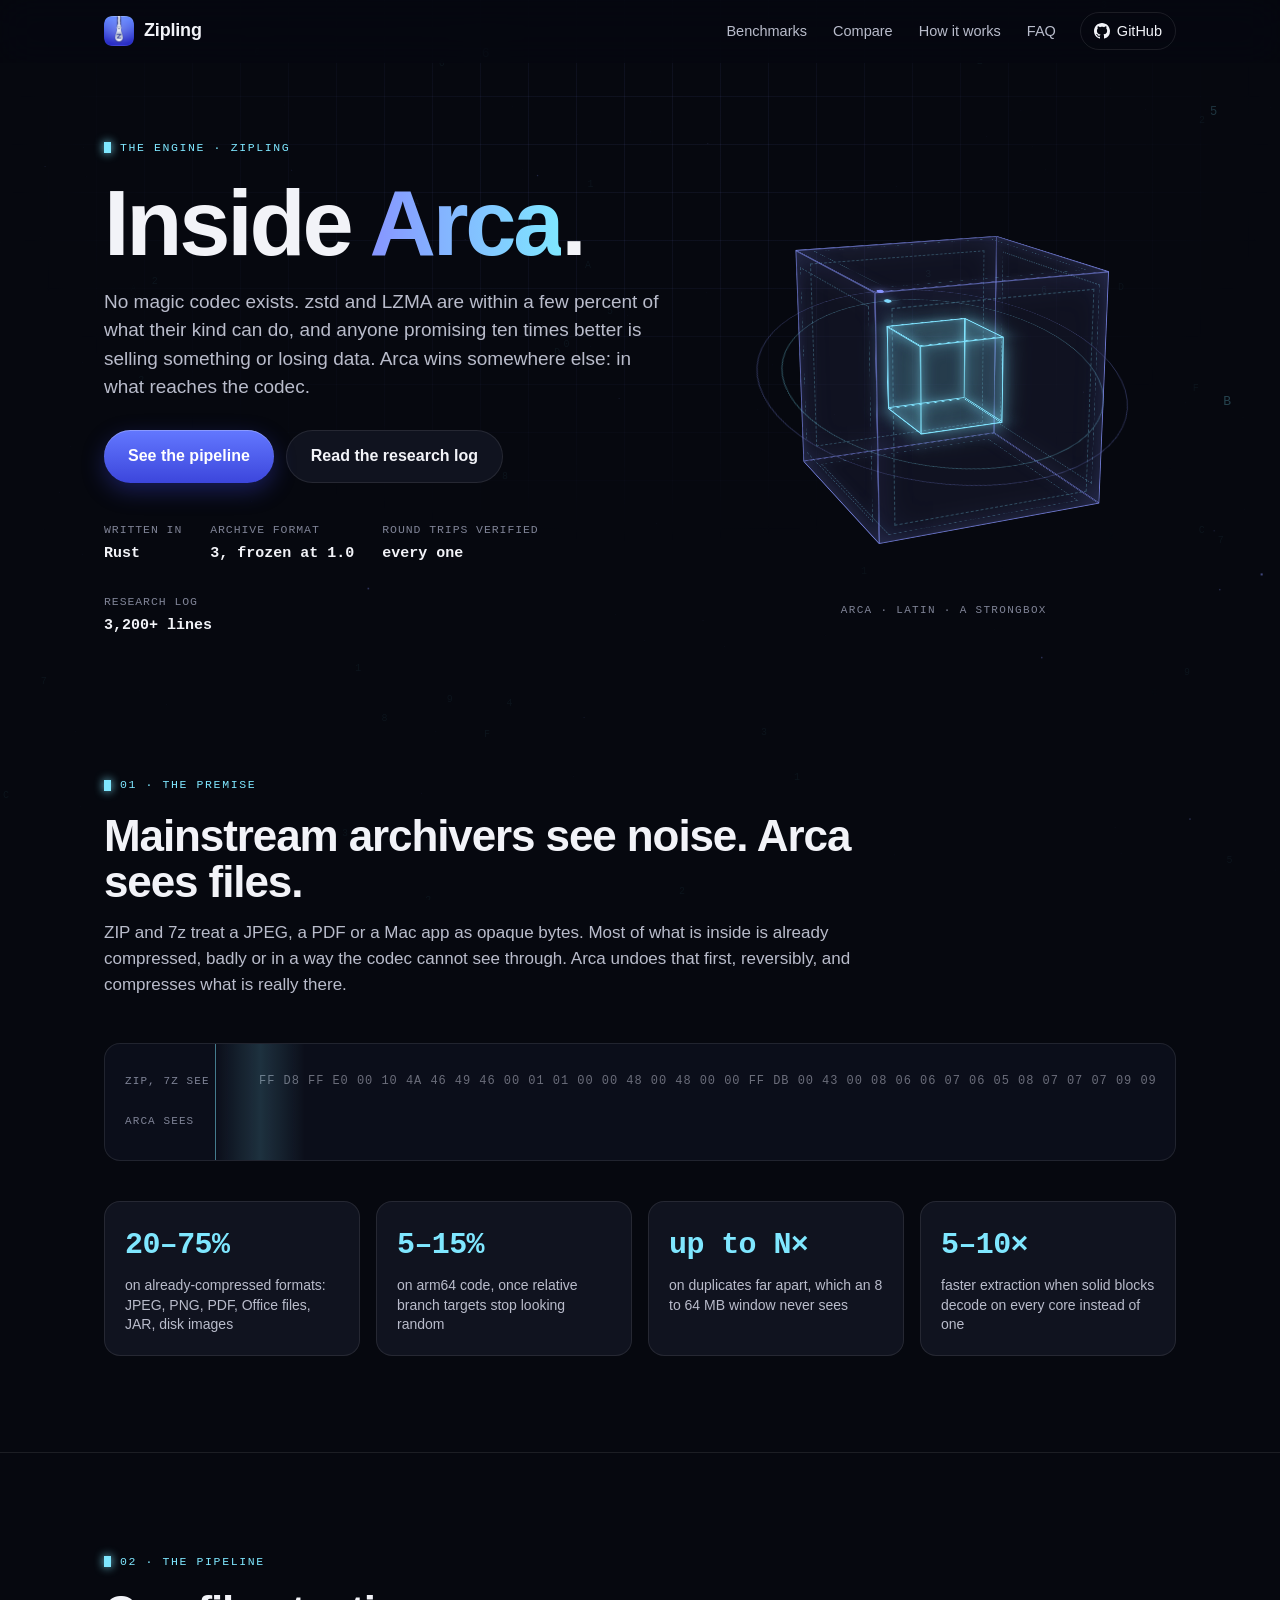
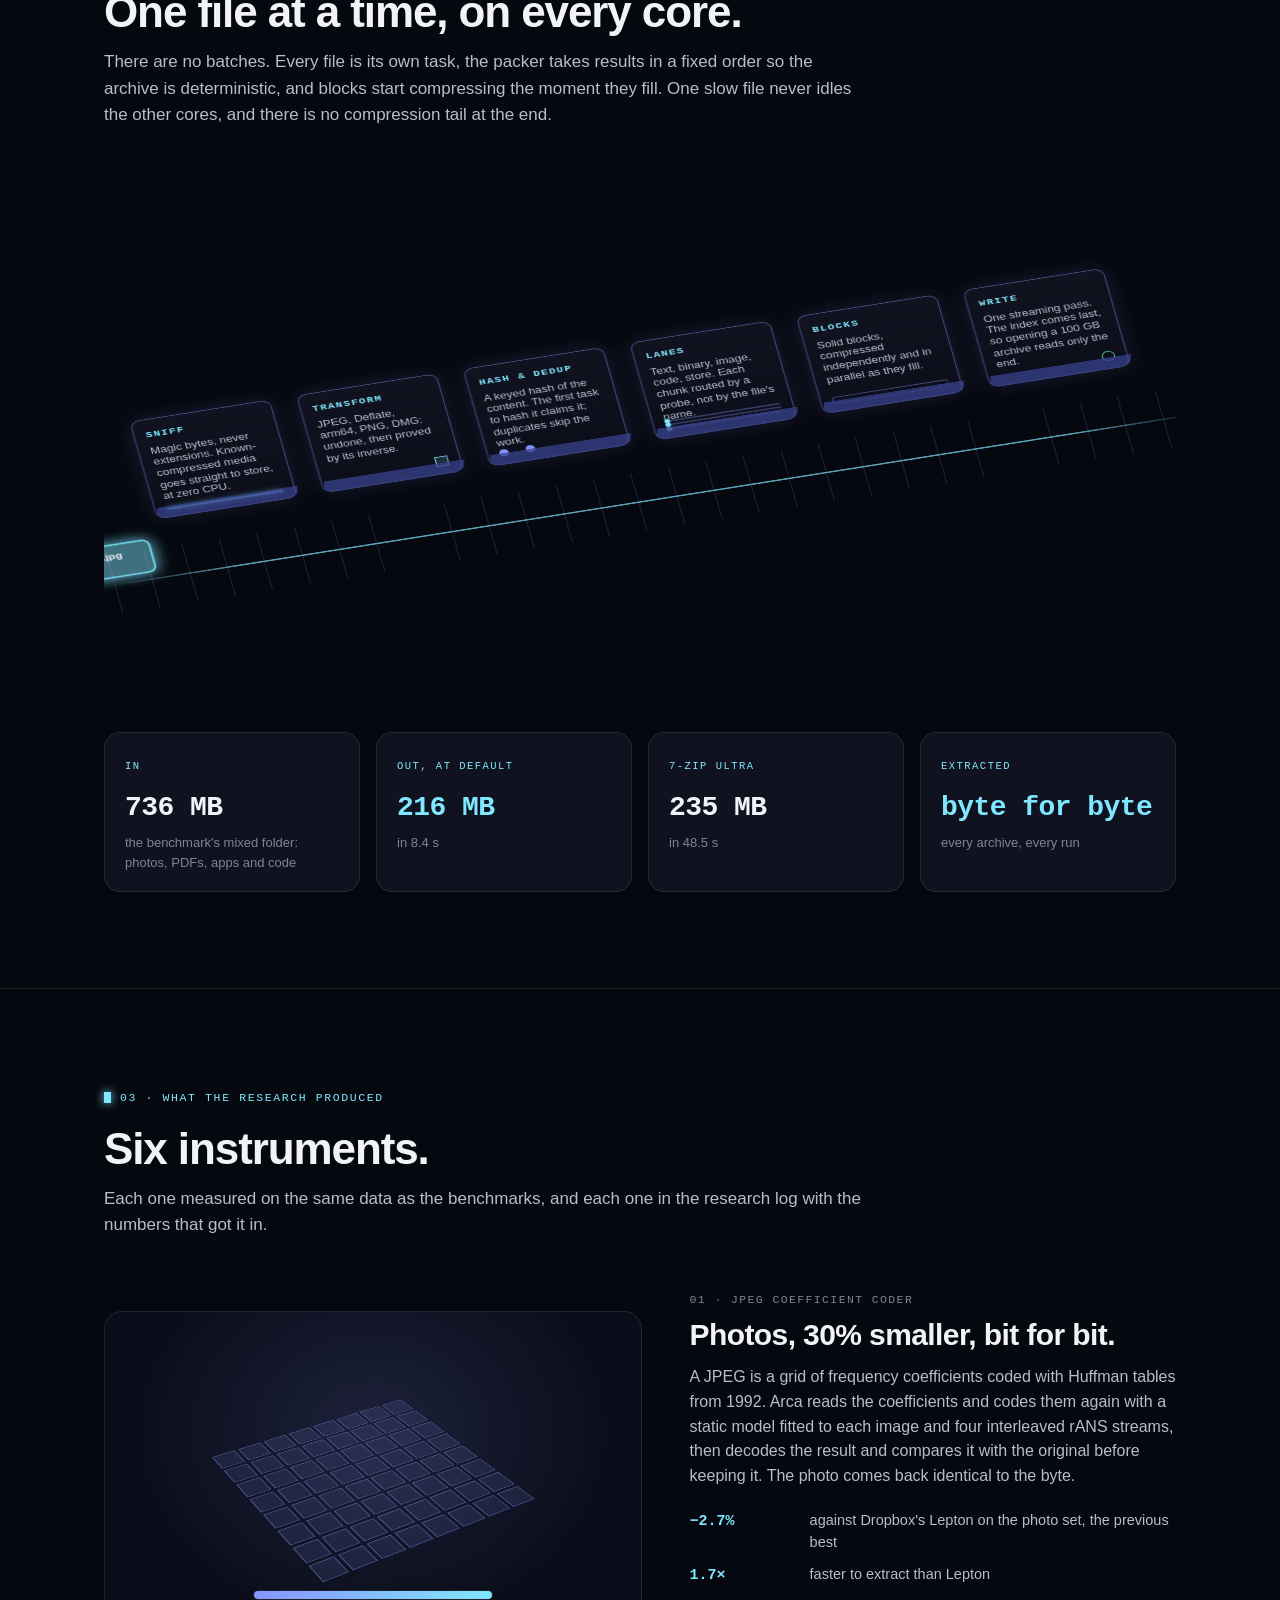
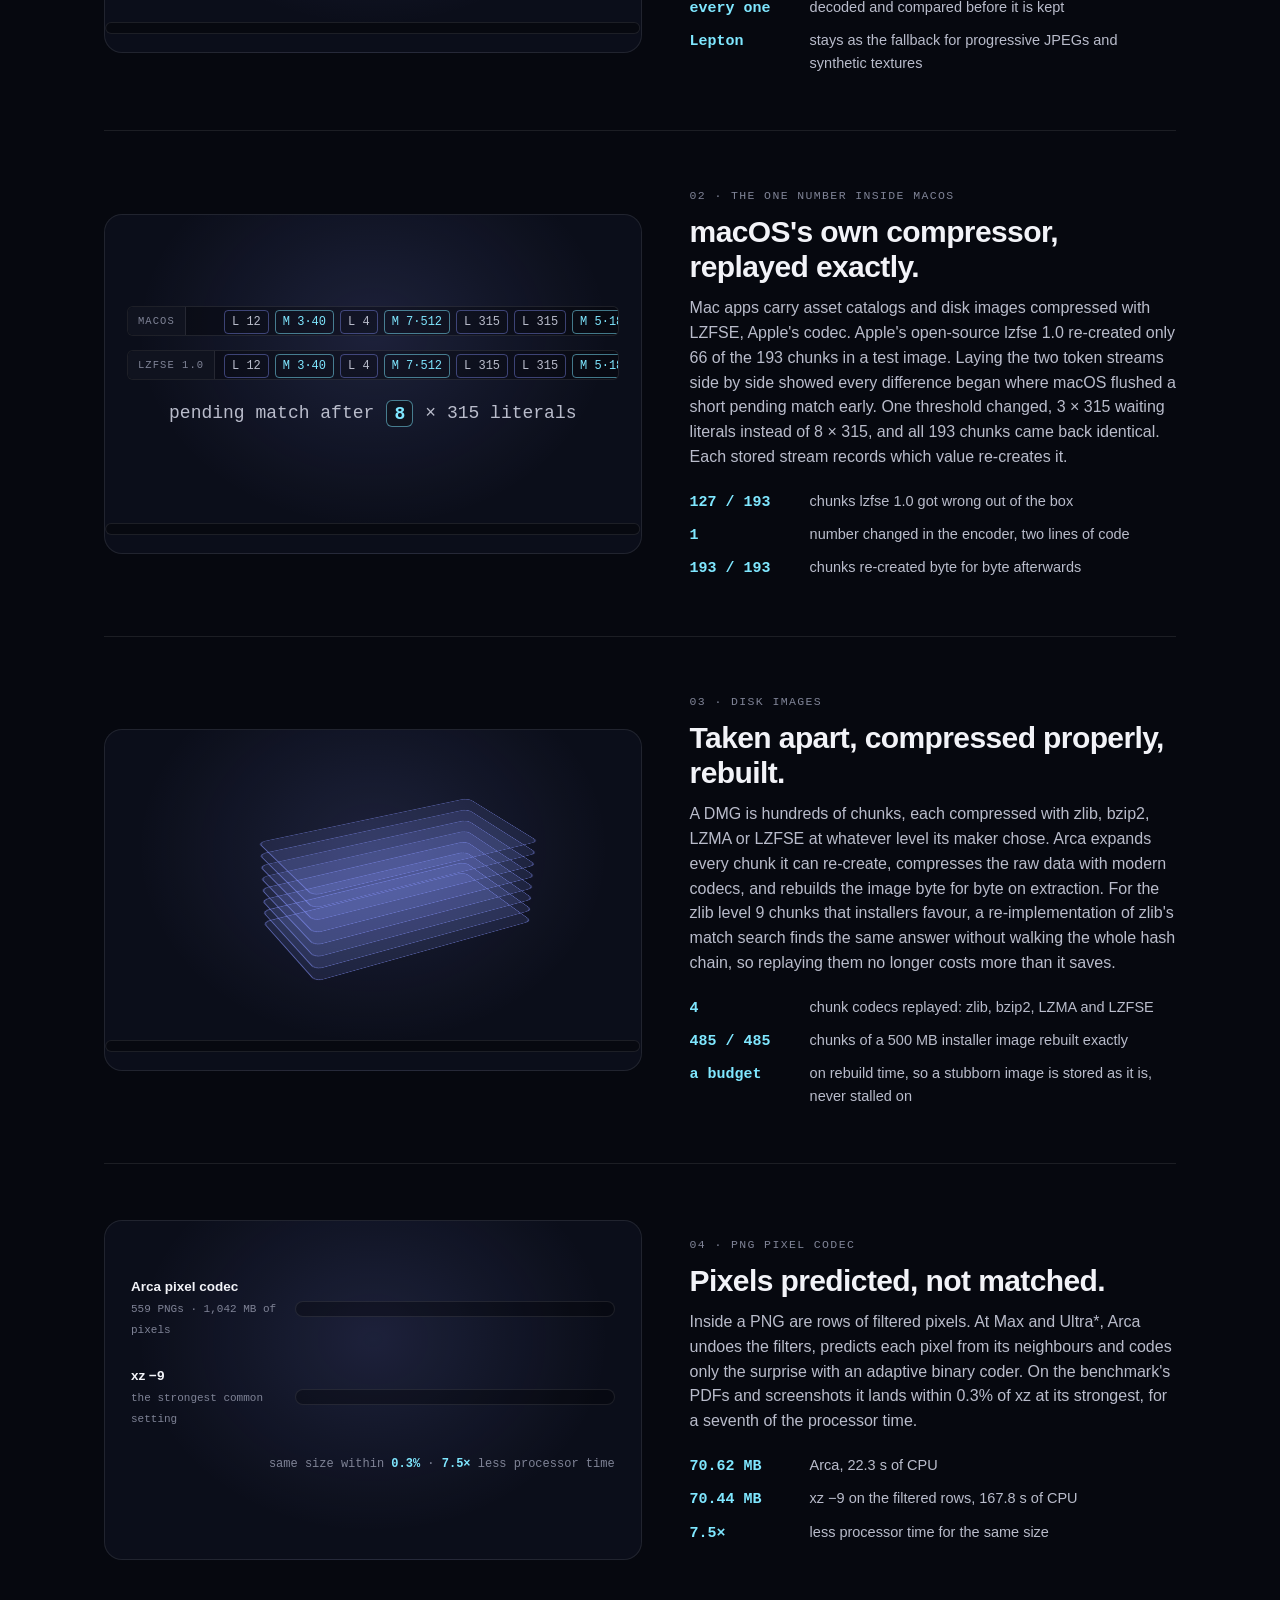
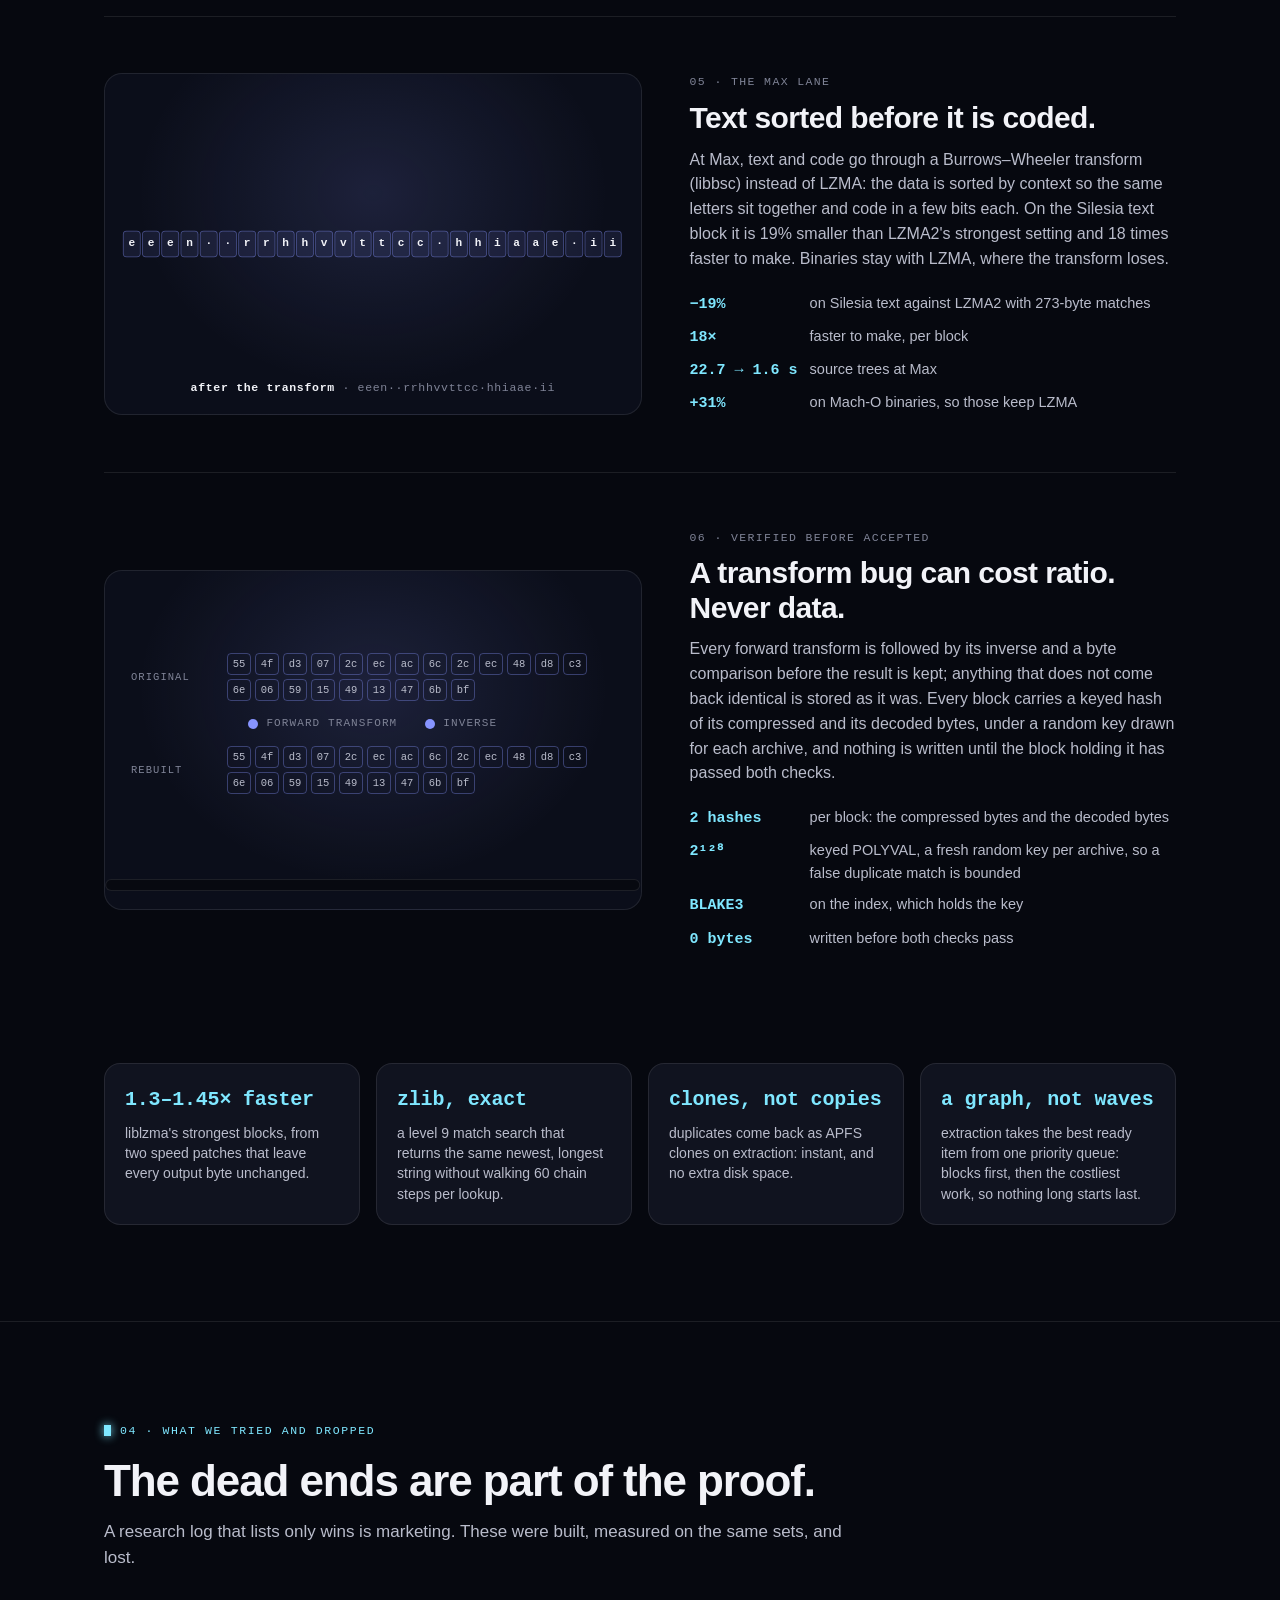
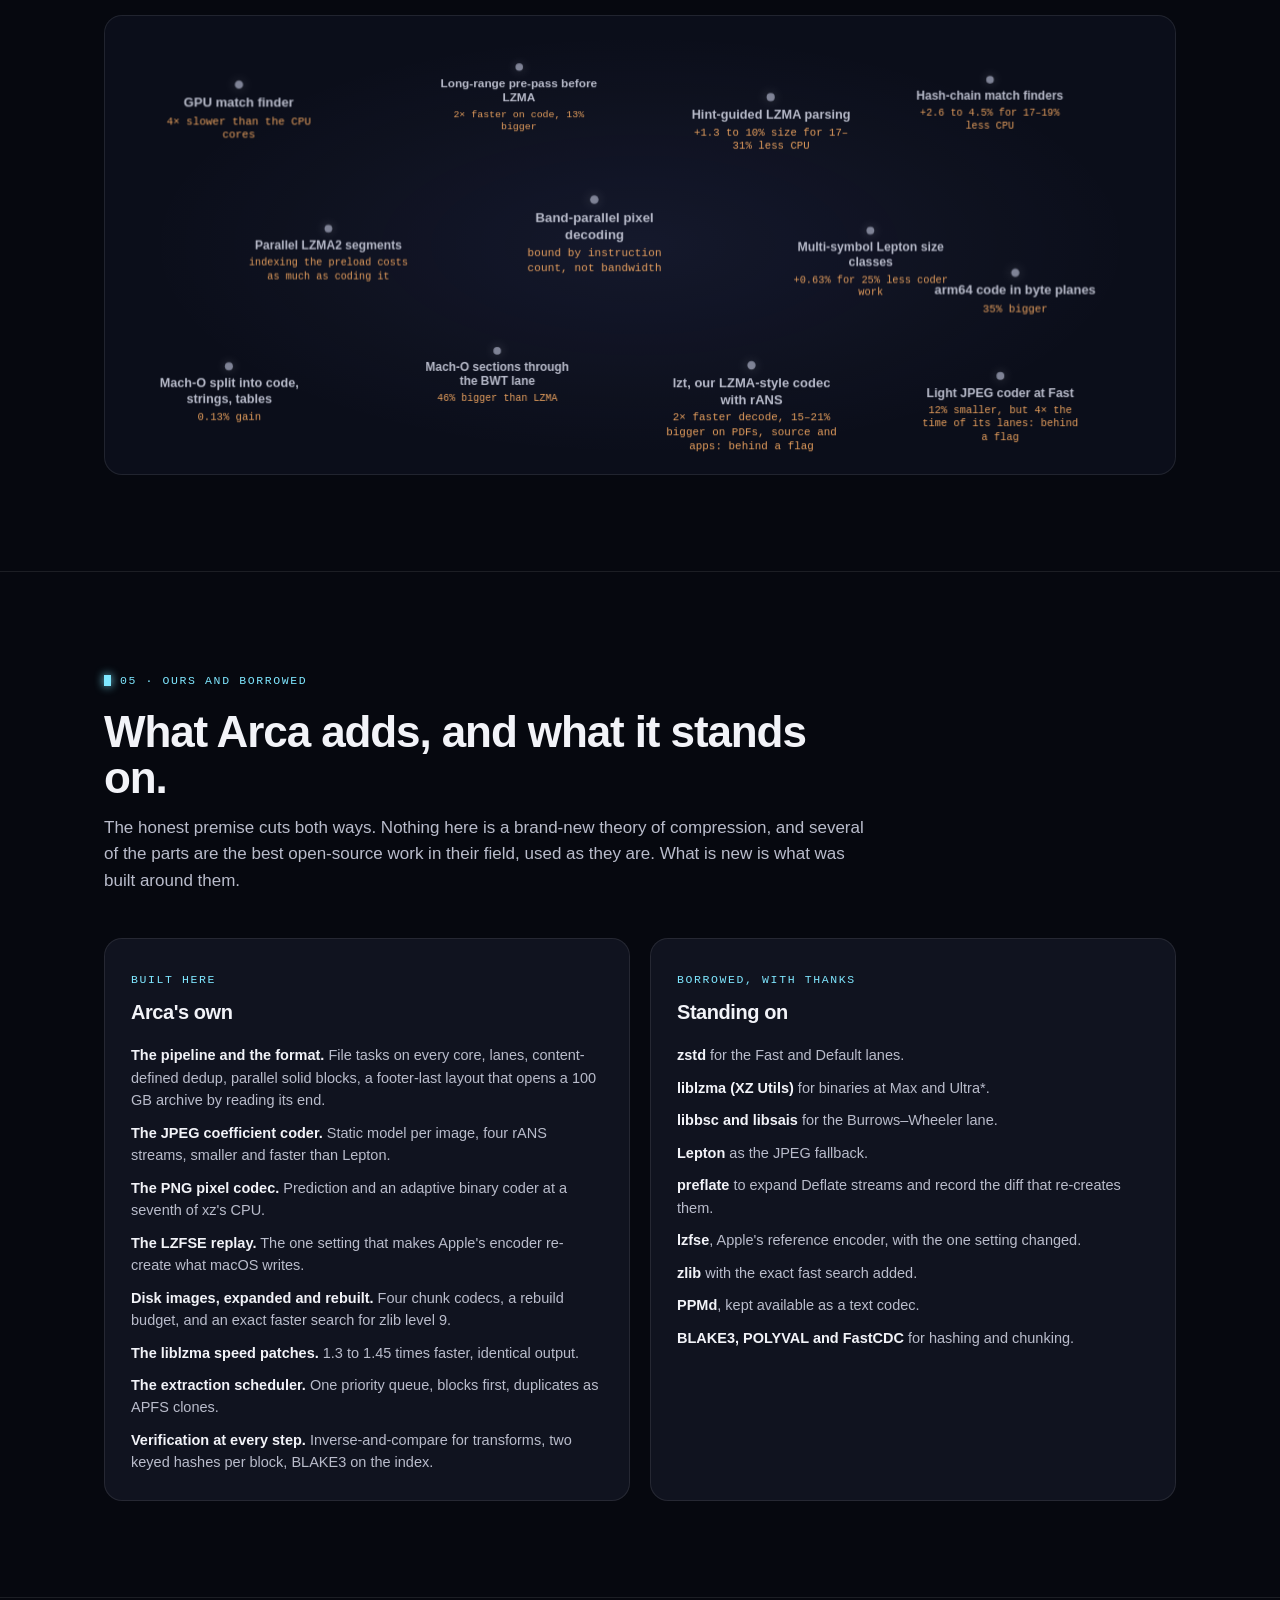
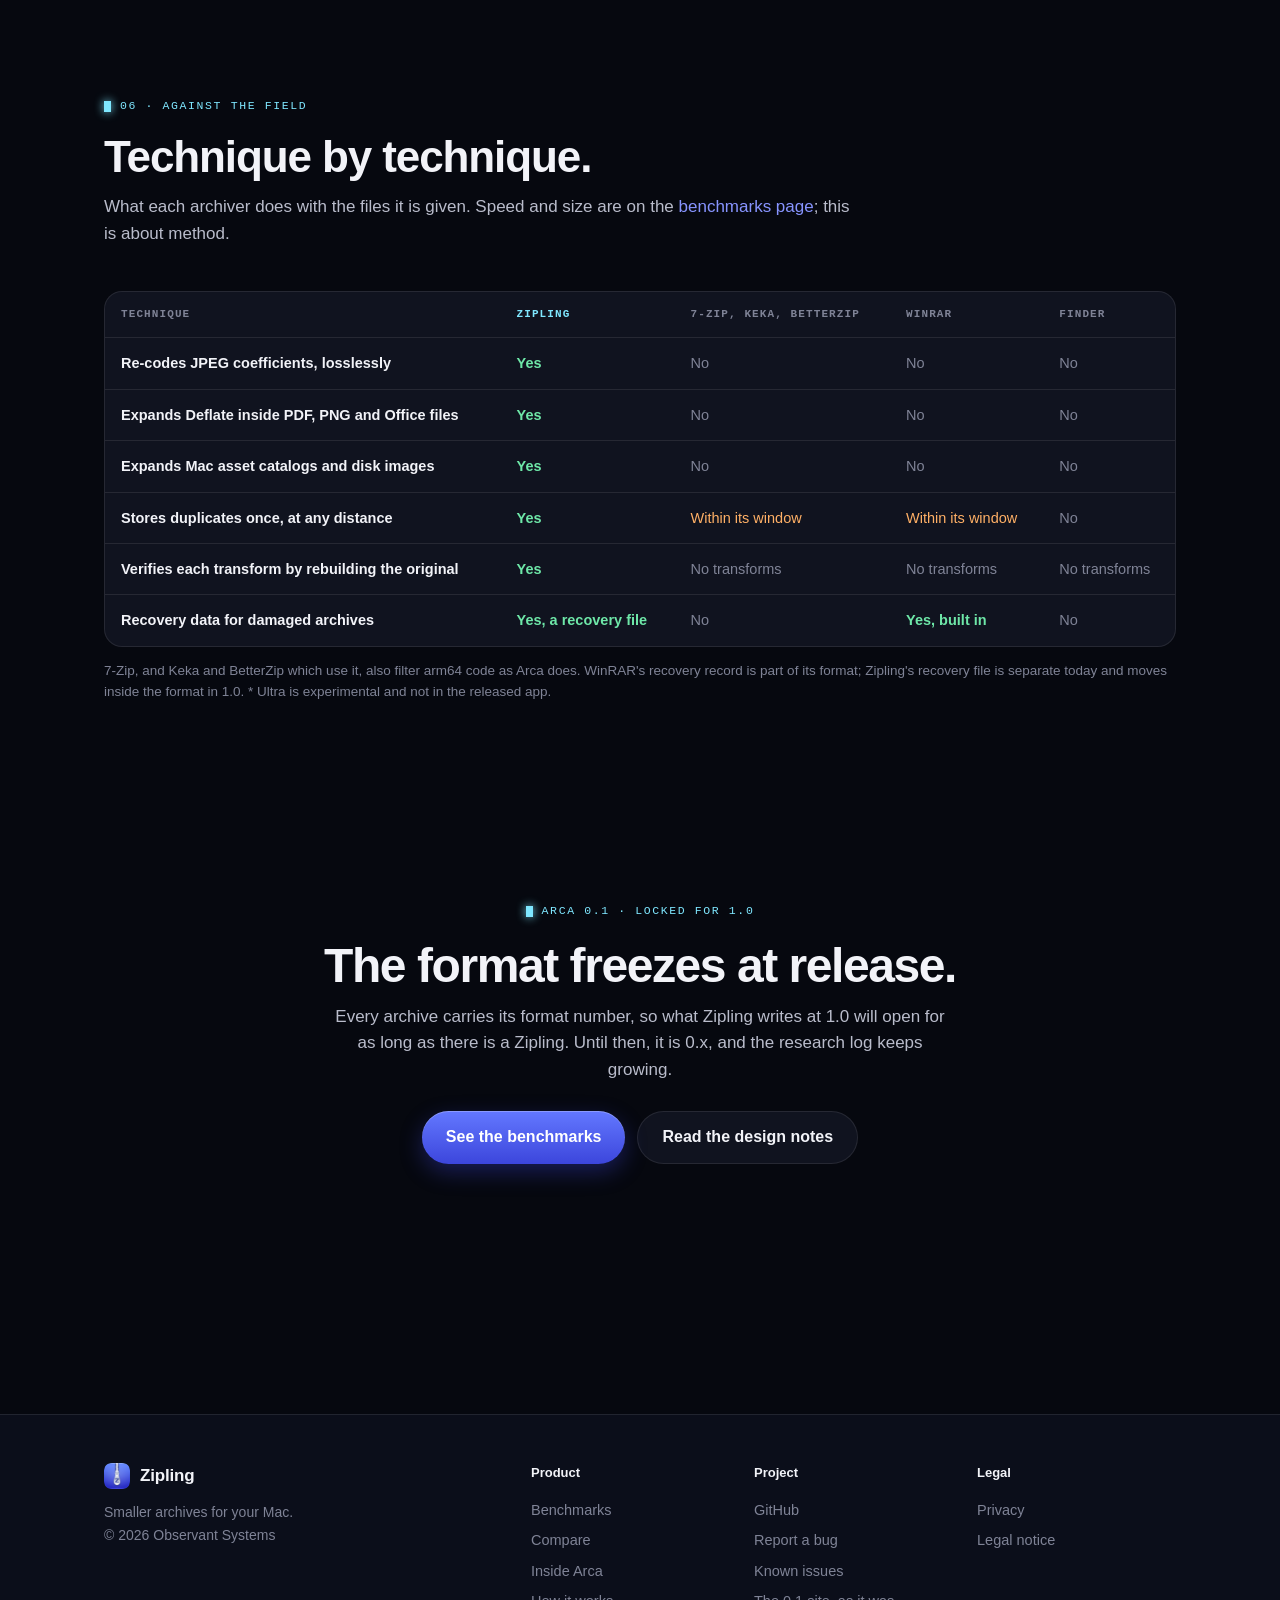
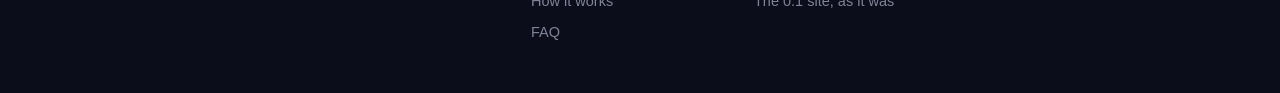
==== commit 6530c9da: "App benchmark, phase 3: the Zipling app against 7-Zip, WinRAR, zstd and xz Phase 3 ran unattended on" ====
--- a/arca.html
+++ b/arca.html
@@ -117,8 +117,8 @@
         </div>
         <div class="gauges reveal" data-stagger>
           <div class="gauge"><span class="hud">In</span><b><span data-count="736">0</span> MB</b><span class="cap">the benchmark's mixed folder: photos, PDFs, apps and code</span></div>
-          <div class="gauge"><span class="hud">Out, at Default</span><b class="us"><span data-count="216">0</span> MB</b><span class="cap">in 8.5 s</span></div>
-          <div class="gauge"><span class="hud">7-Zip Ultra</span><b><span data-count="235">0</span> MB</b><span class="cap">in 47.8 s</span></div>
+          <div class="gauge"><span class="hud">Out, at Default</span><b class="us"><span data-count="216">0</span> MB</b><span class="cap">in 8.4 s</span></div>
+          <div class="gauge"><span class="hud">7-Zip Ultra</span><b><span data-count="235">0</span> MB</b><span class="cap">in 48.5 s</span></div>
           <div class="gauge"><span class="hud">Extracted</span><b class="us">byte for byte</b><span class="cap">every archive, every run</span></div>
         </div>
       </div>
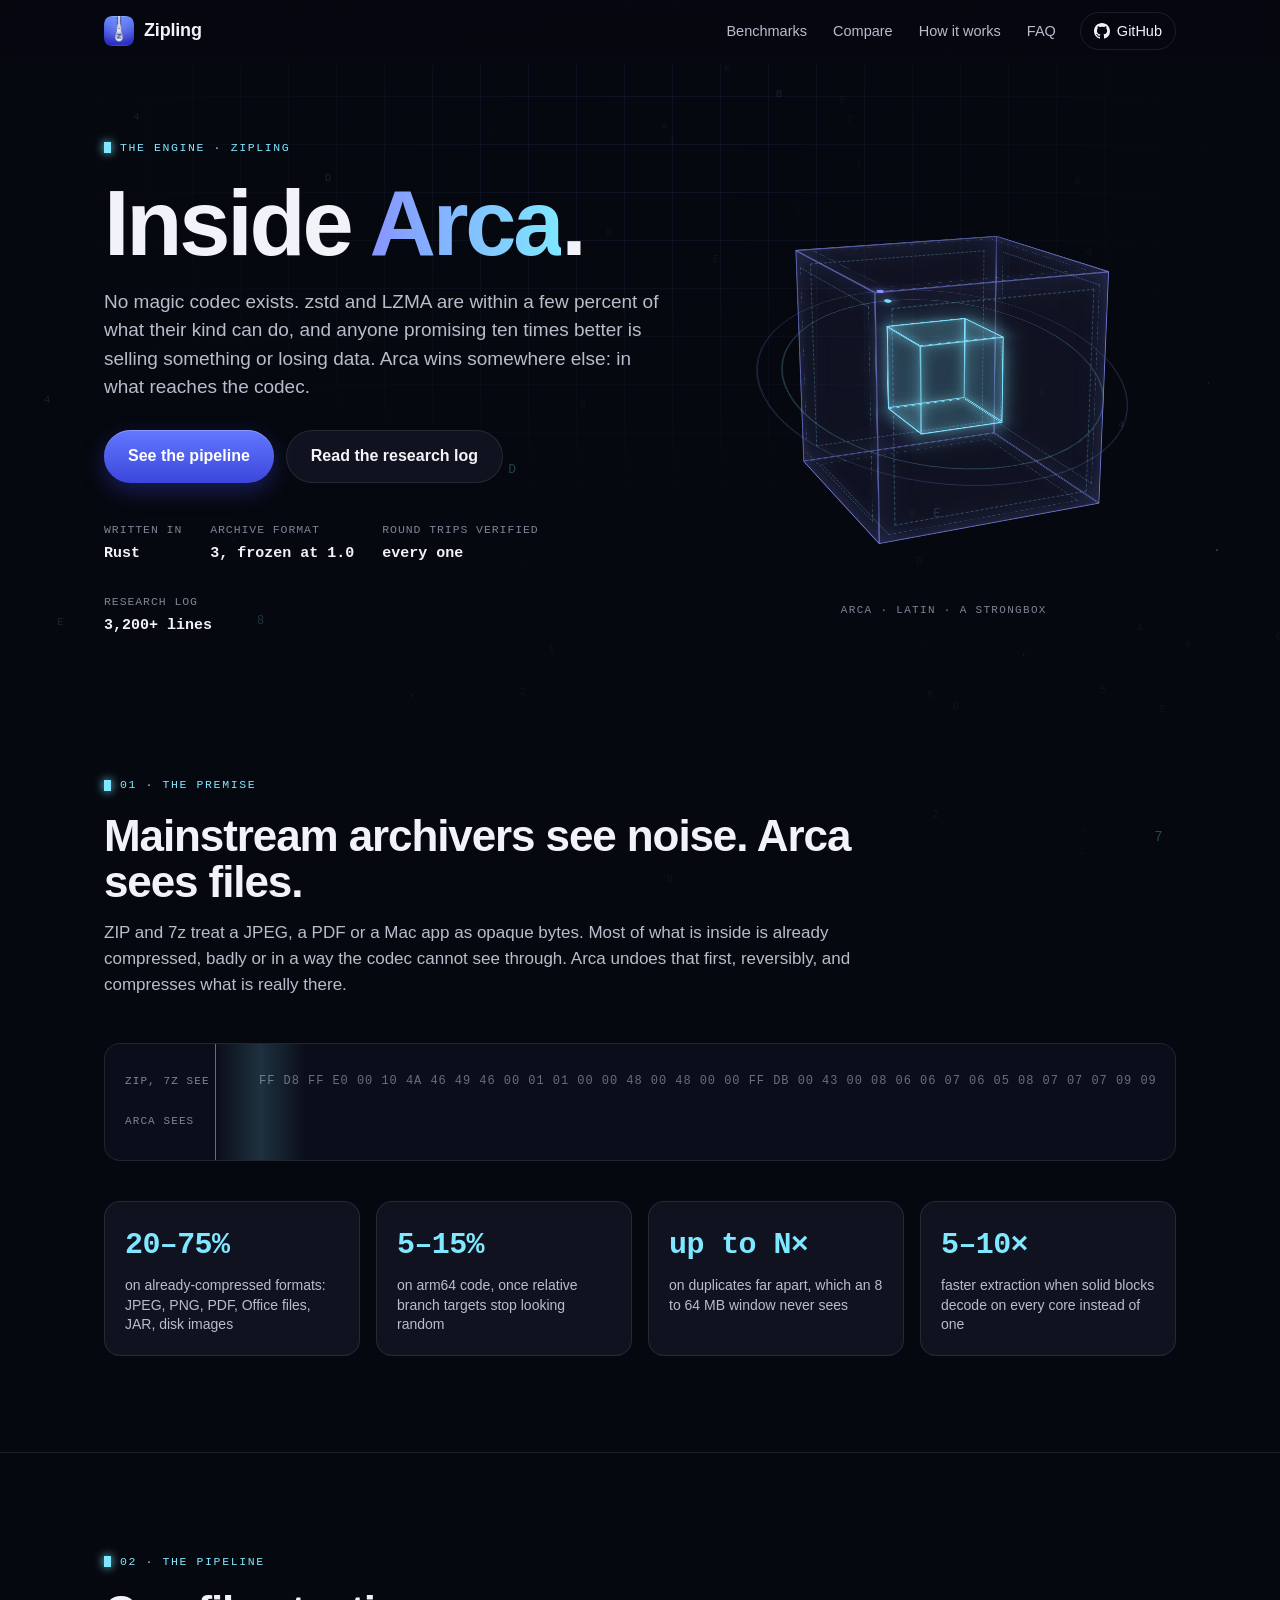
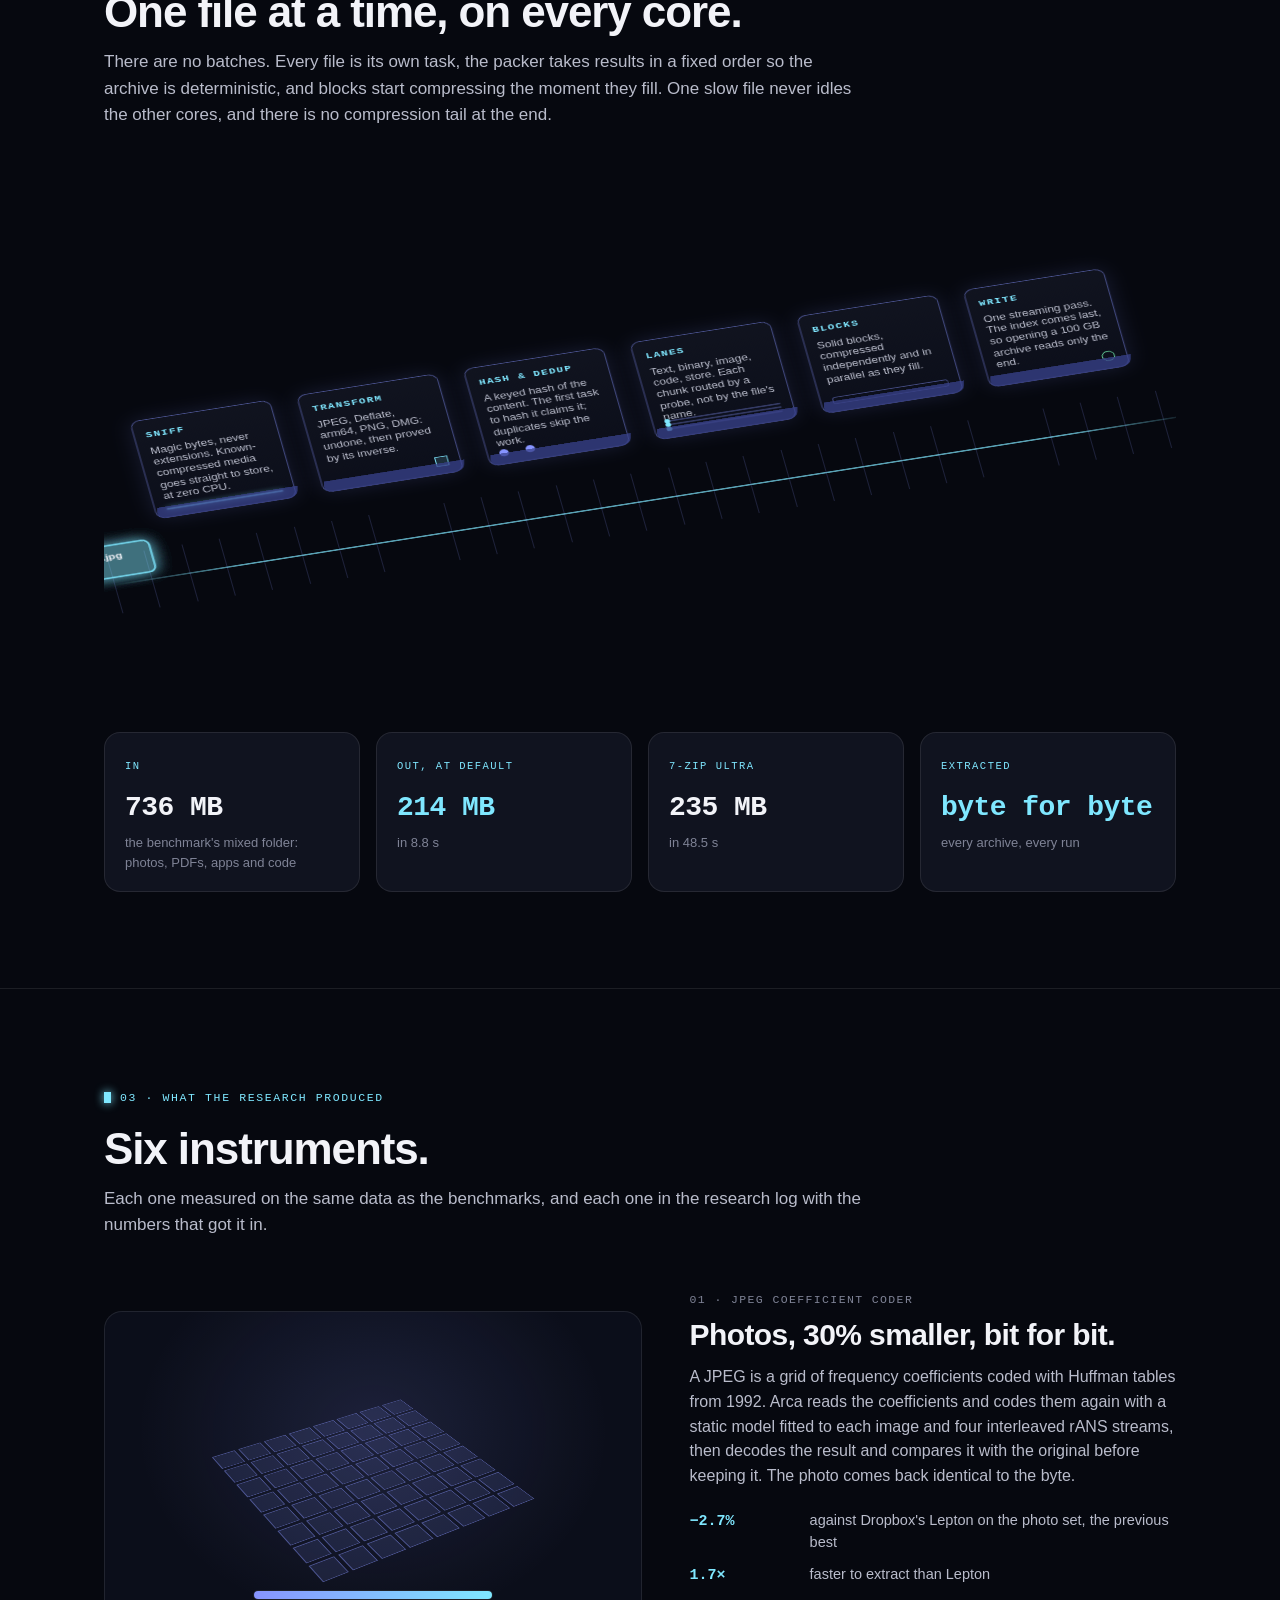
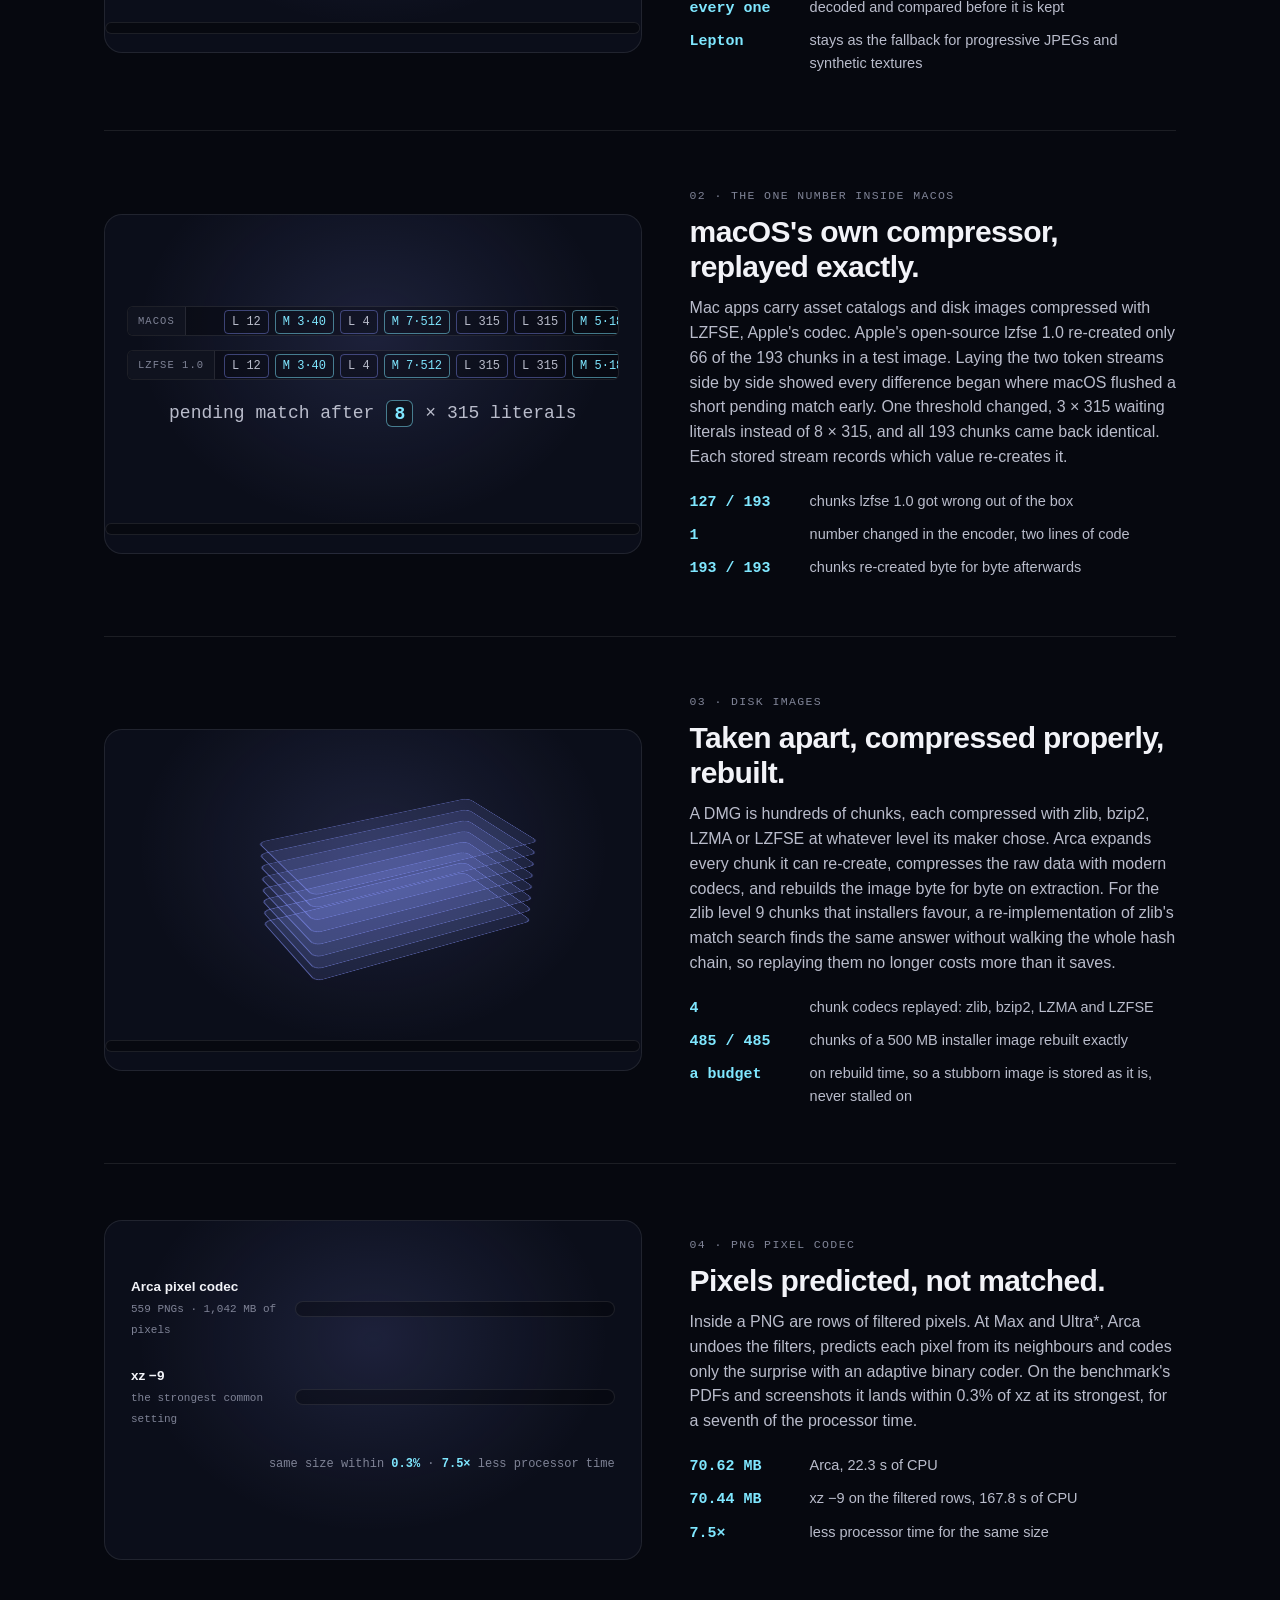
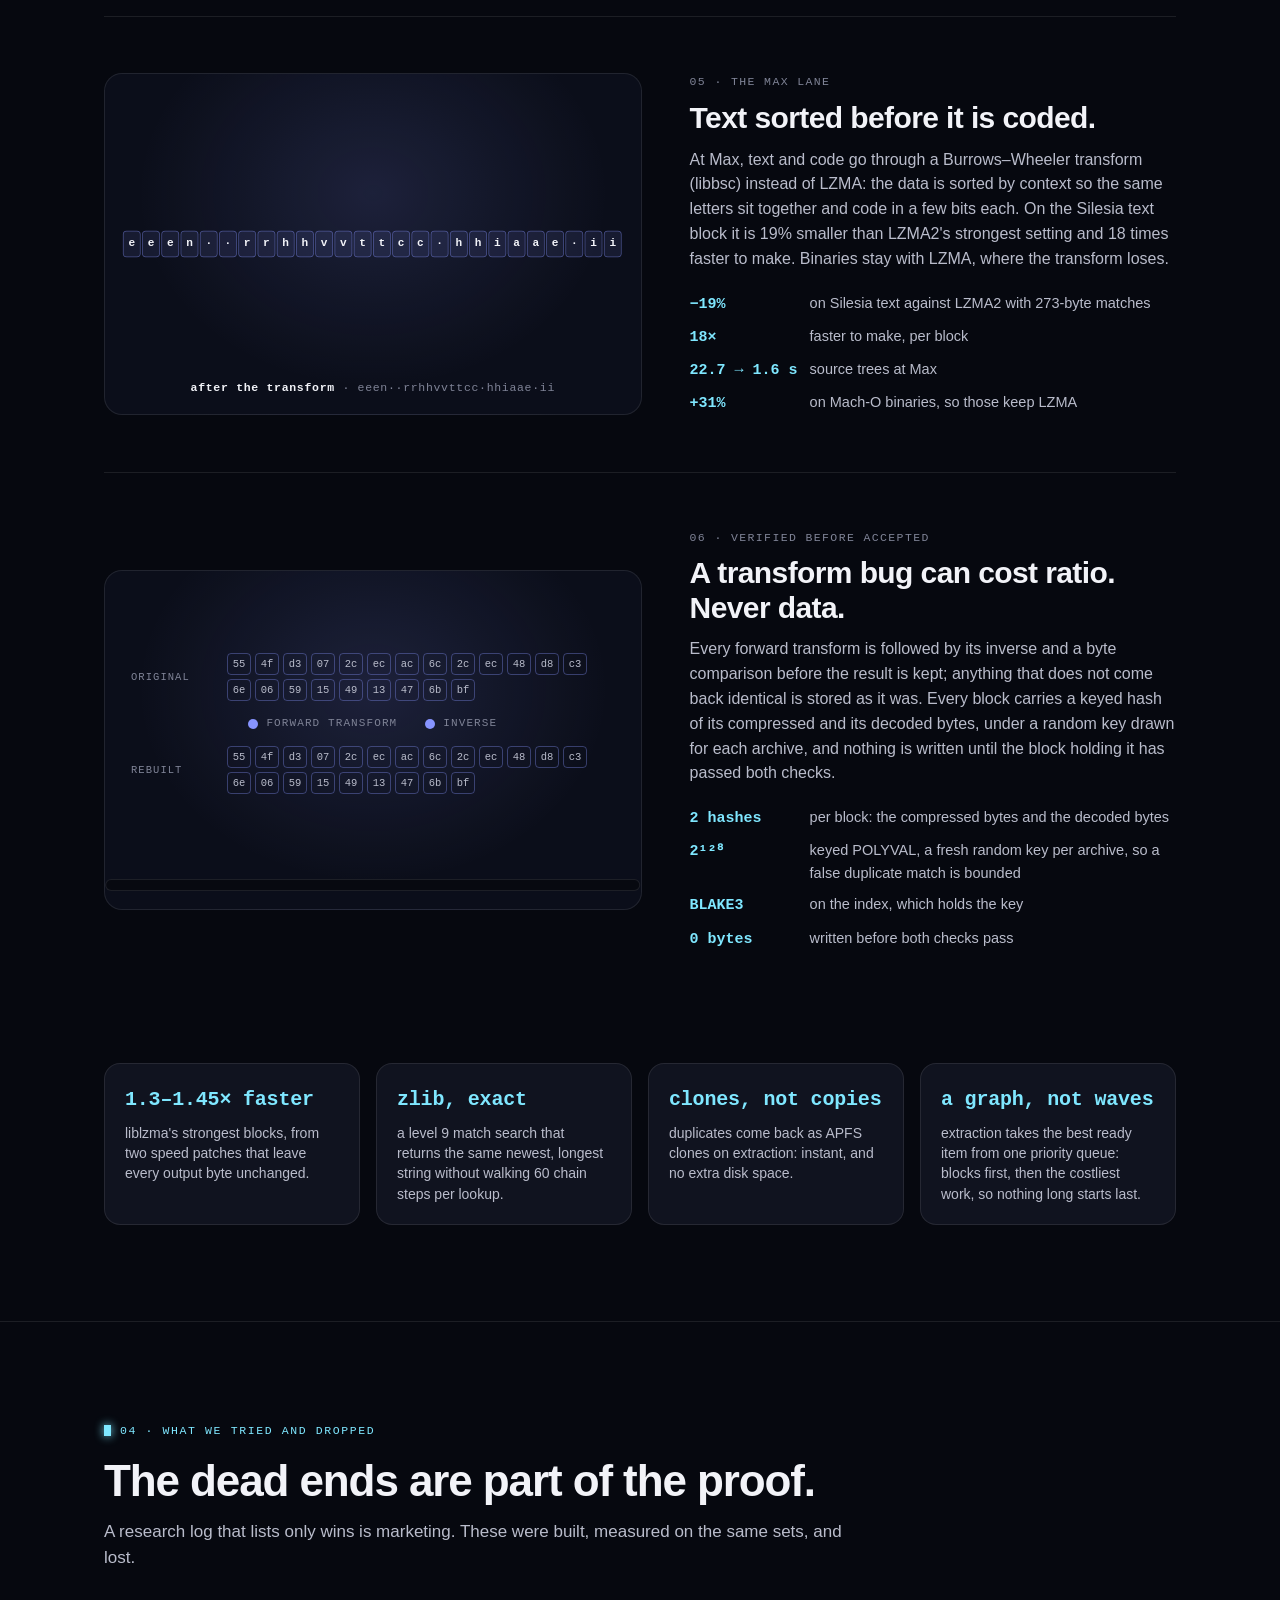
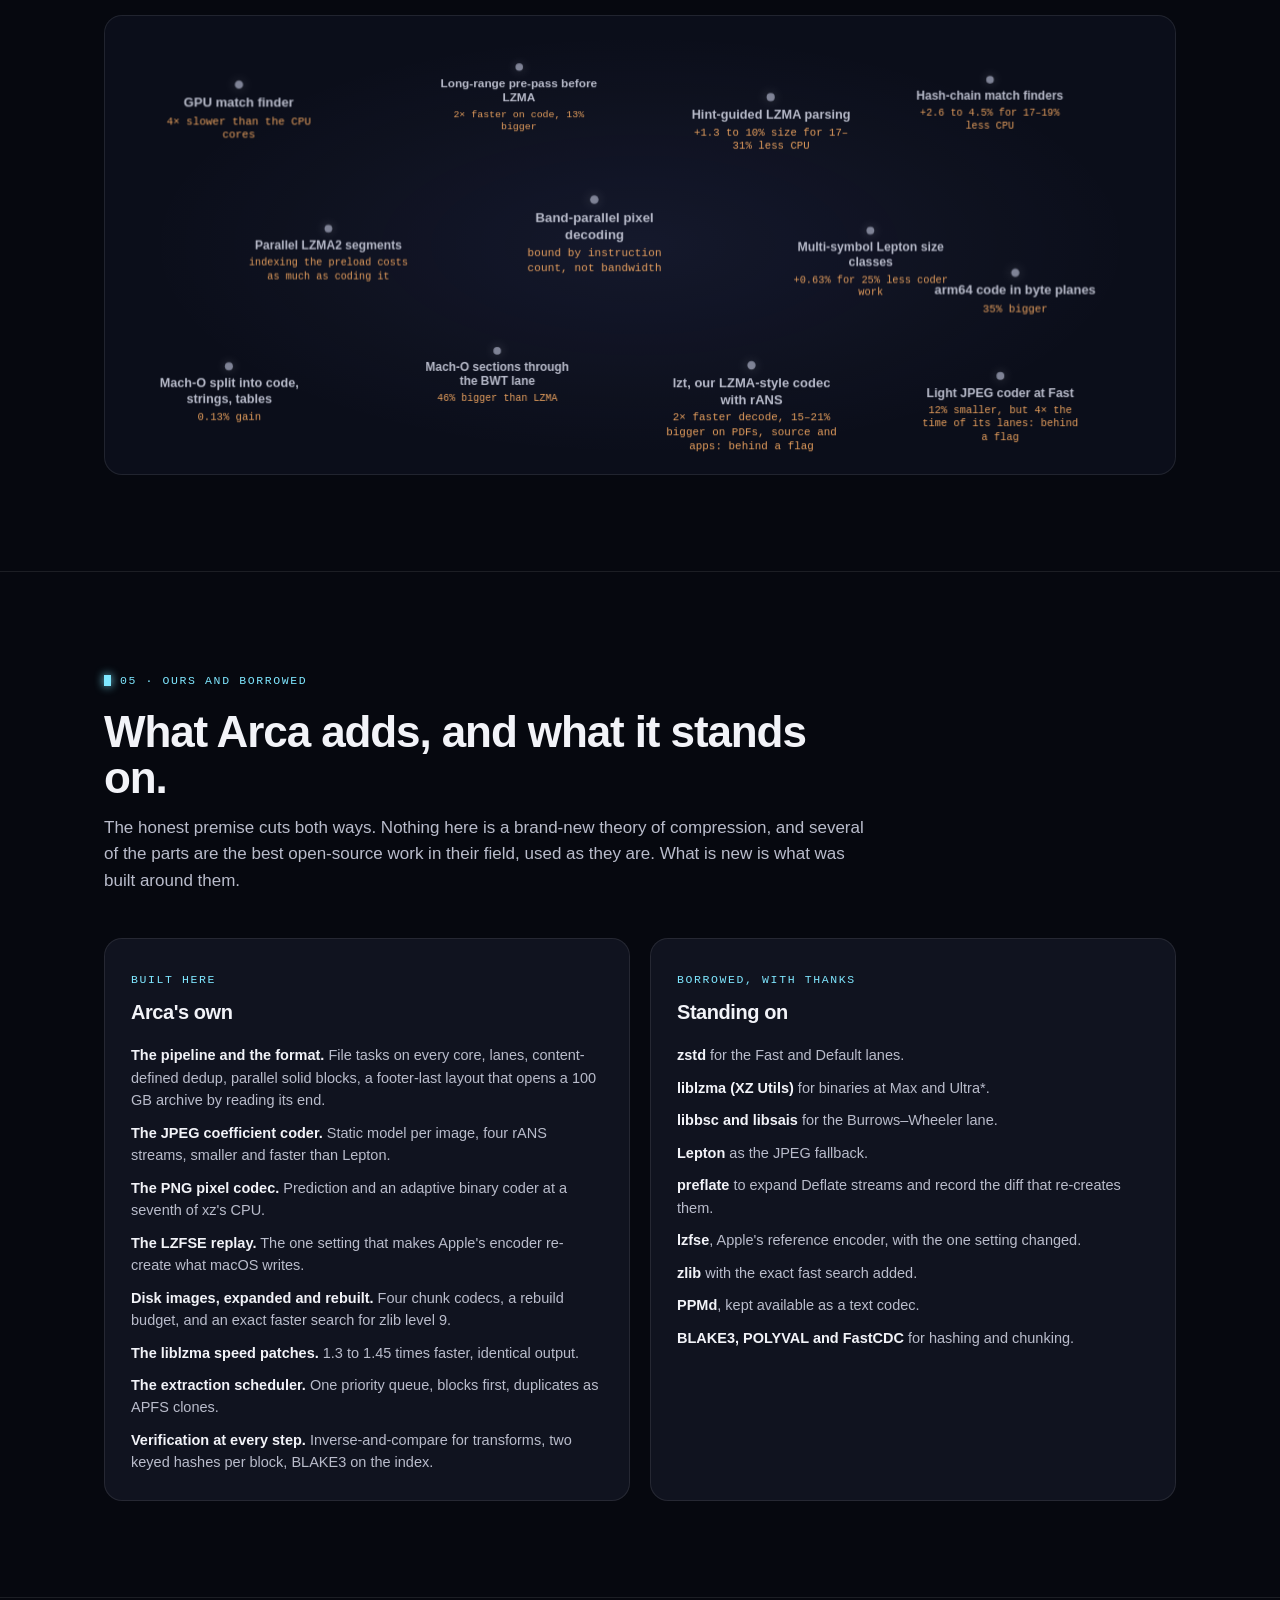
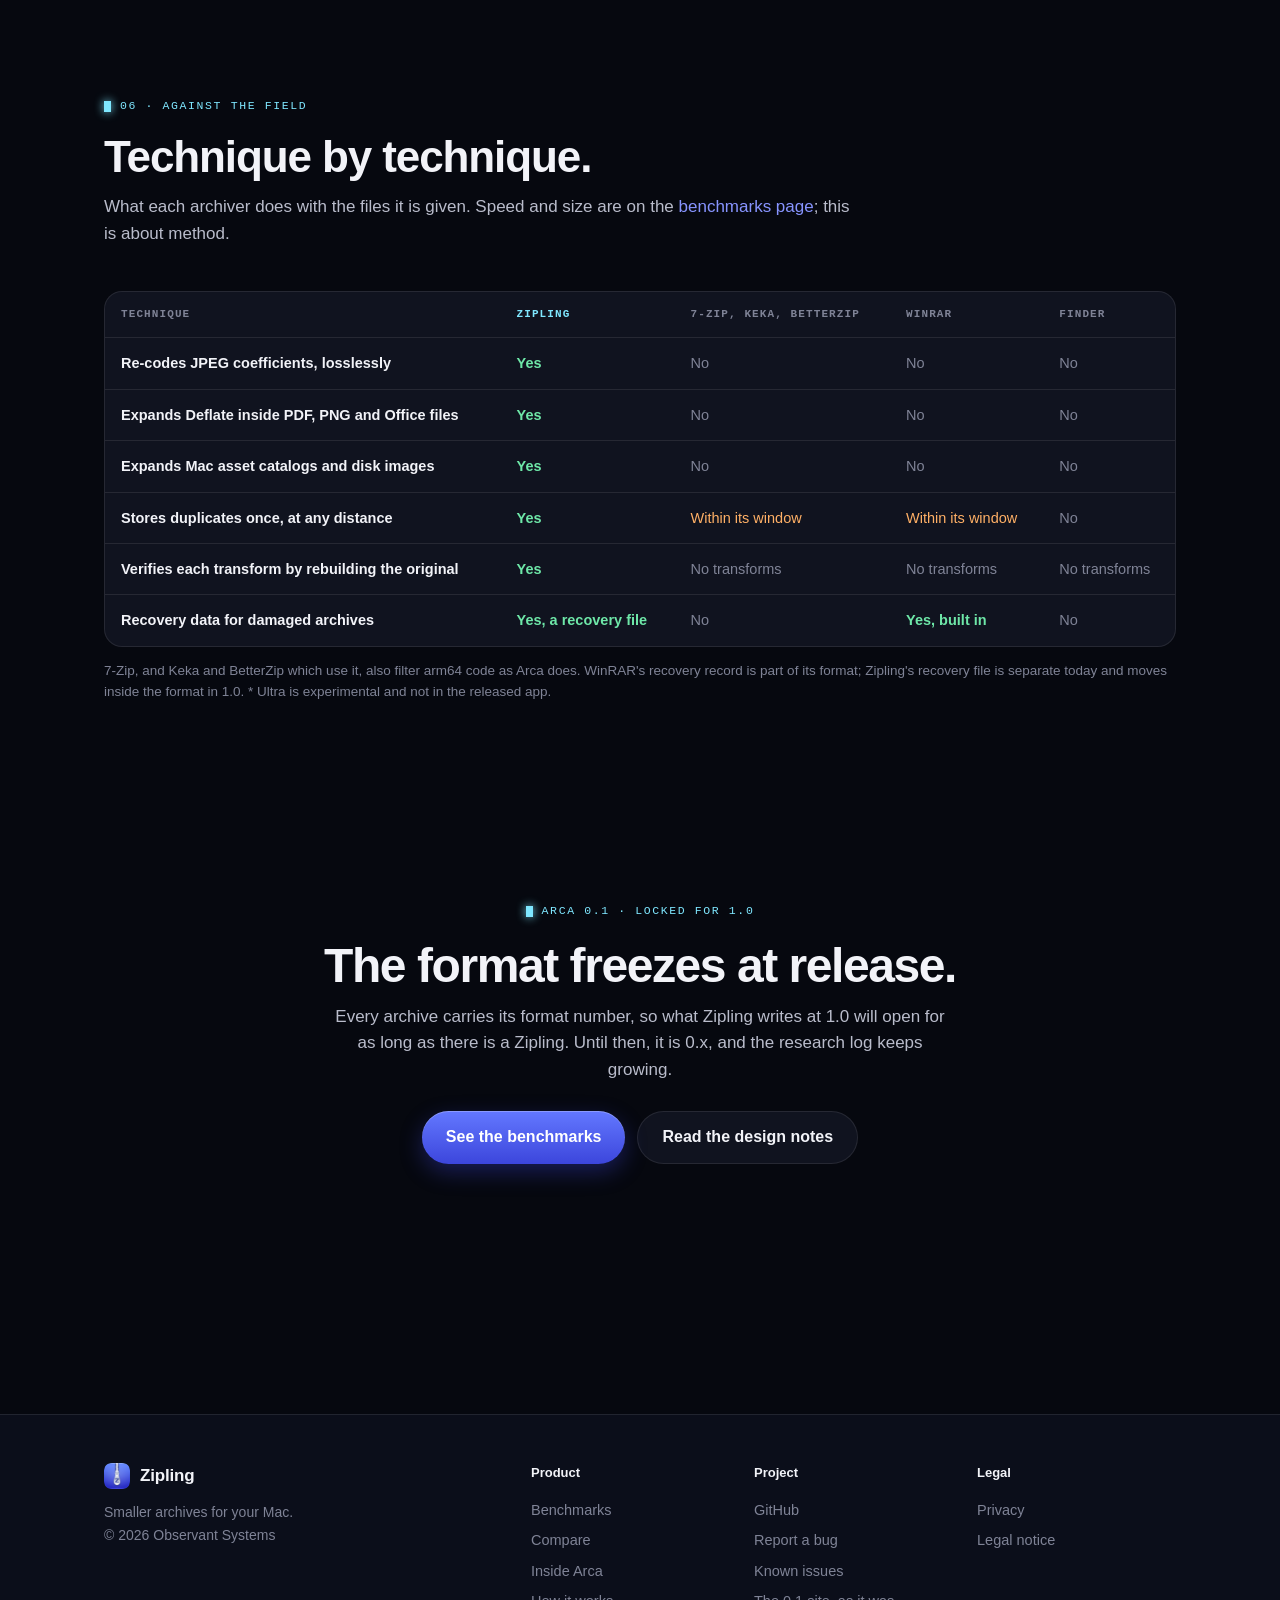
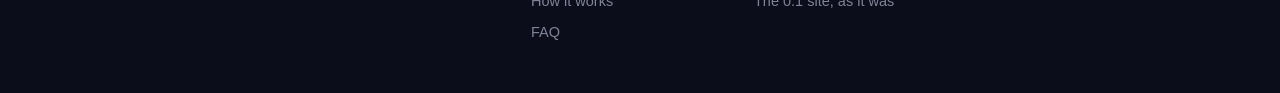
==== commit 4b6997eb: "Benchmark: Default measured again in the rebuilt app, report, docs and site updated The app was rebu" ====
--- a/arca.html
+++ b/arca.html
@@ -117,7 +117,7 @@
         </div>
         <div class="gauges reveal" data-stagger>
           <div class="gauge"><span class="hud">In</span><b><span data-count="736">0</span> MB</b><span class="cap">the benchmark's mixed folder: photos, PDFs, apps and code</span></div>
-          <div class="gauge"><span class="hud">Out, at Default</span><b class="us"><span data-count="216">0</span> MB</b><span class="cap">in 8.4 s</span></div>
+          <div class="gauge"><span class="hud">Out, at Default</span><b class="us"><span data-count="214">0</span> MB</b><span class="cap">in 8.8 s</span></div>
           <div class="gauge"><span class="hud">7-Zip Ultra</span><b><span data-count="235">0</span> MB</b><span class="cap">in 48.5 s</span></div>
           <div class="gauge"><span class="hud">Extracted</span><b class="us">byte for byte</b><span class="cap">every archive, every run</span></div>
         </div>
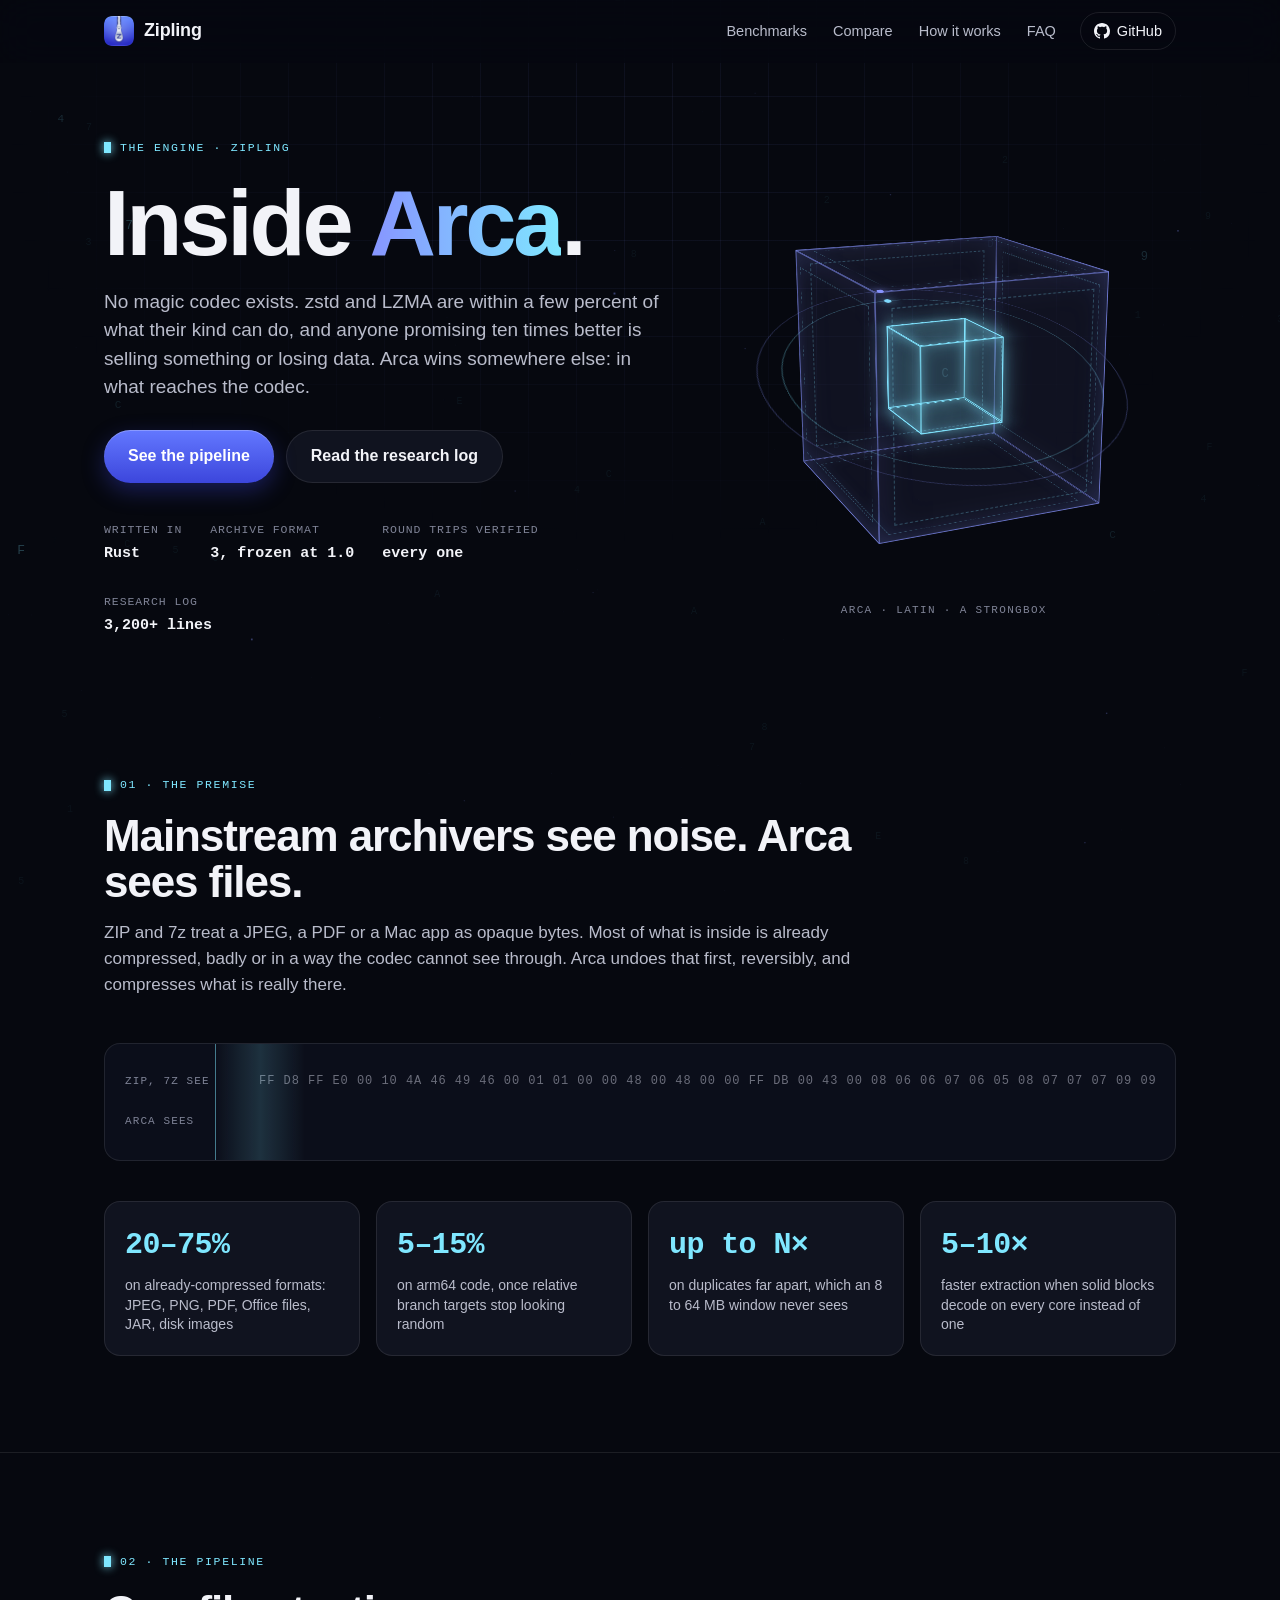
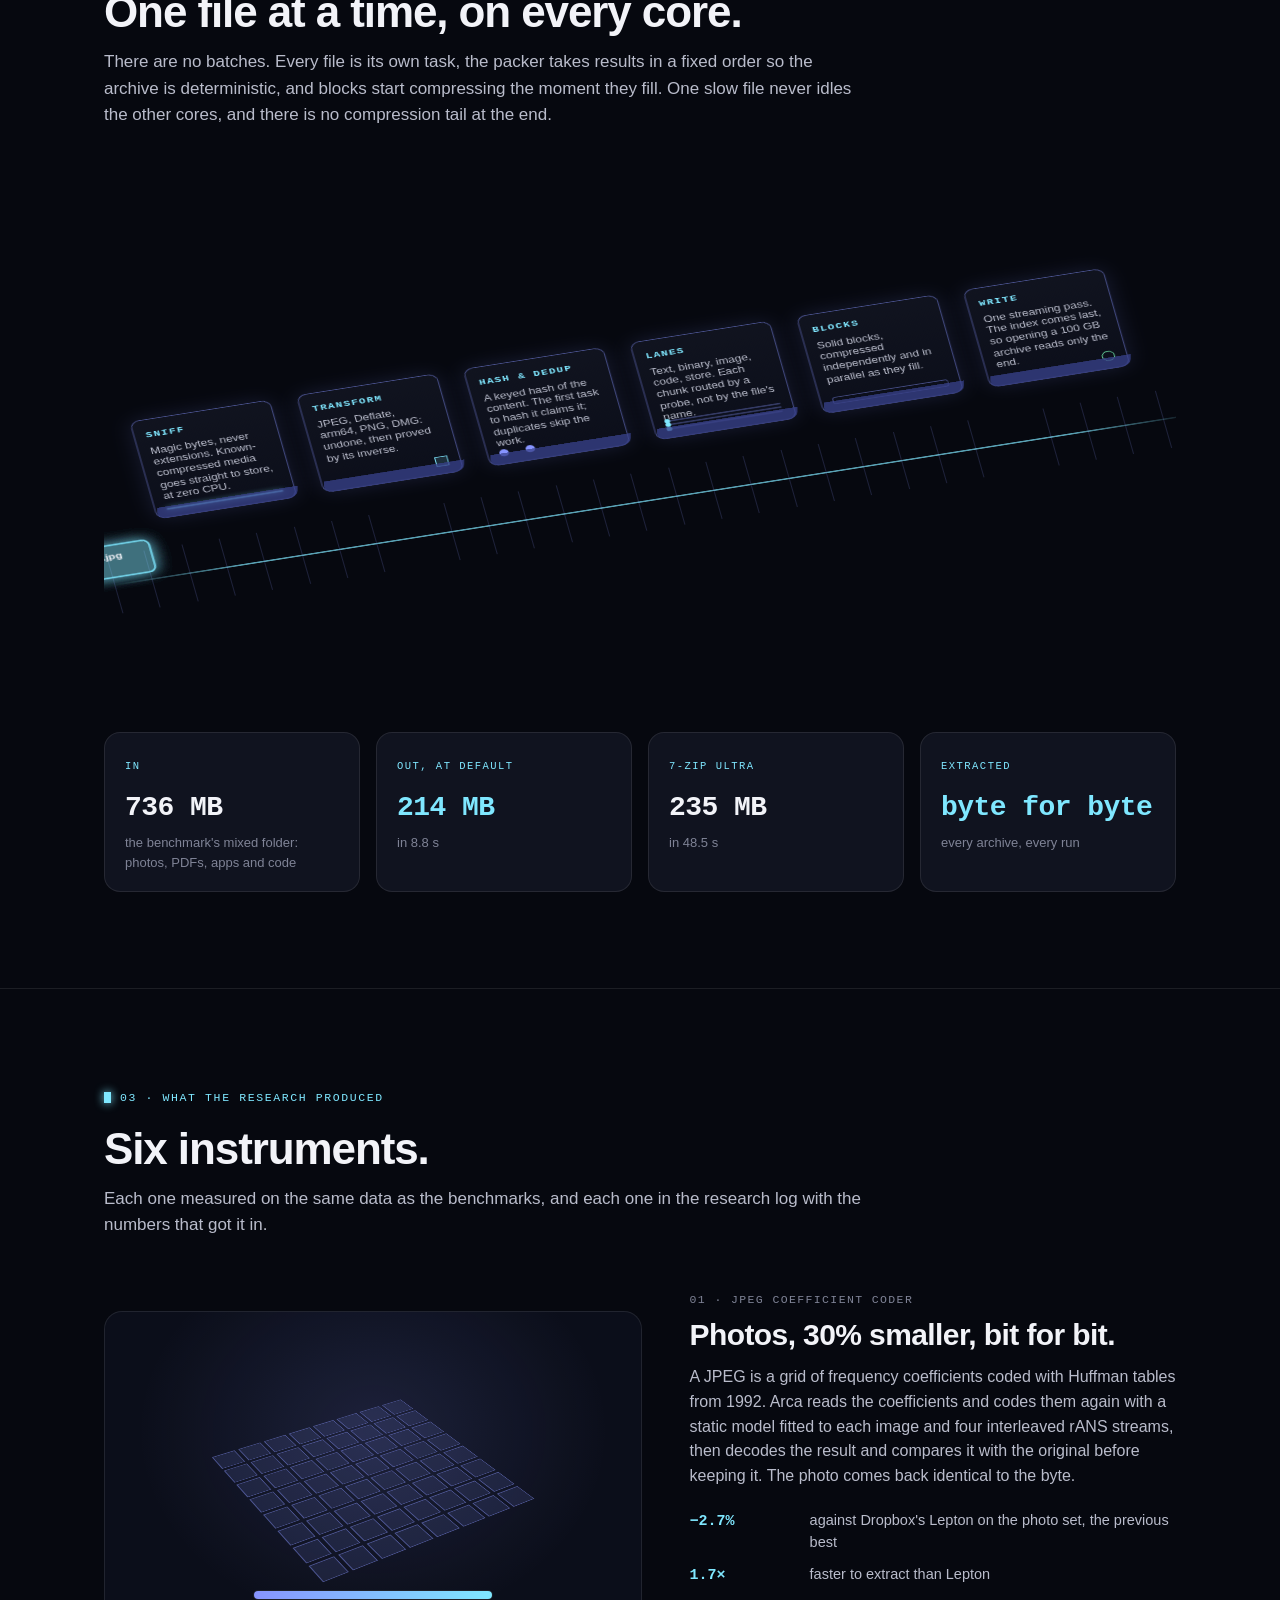
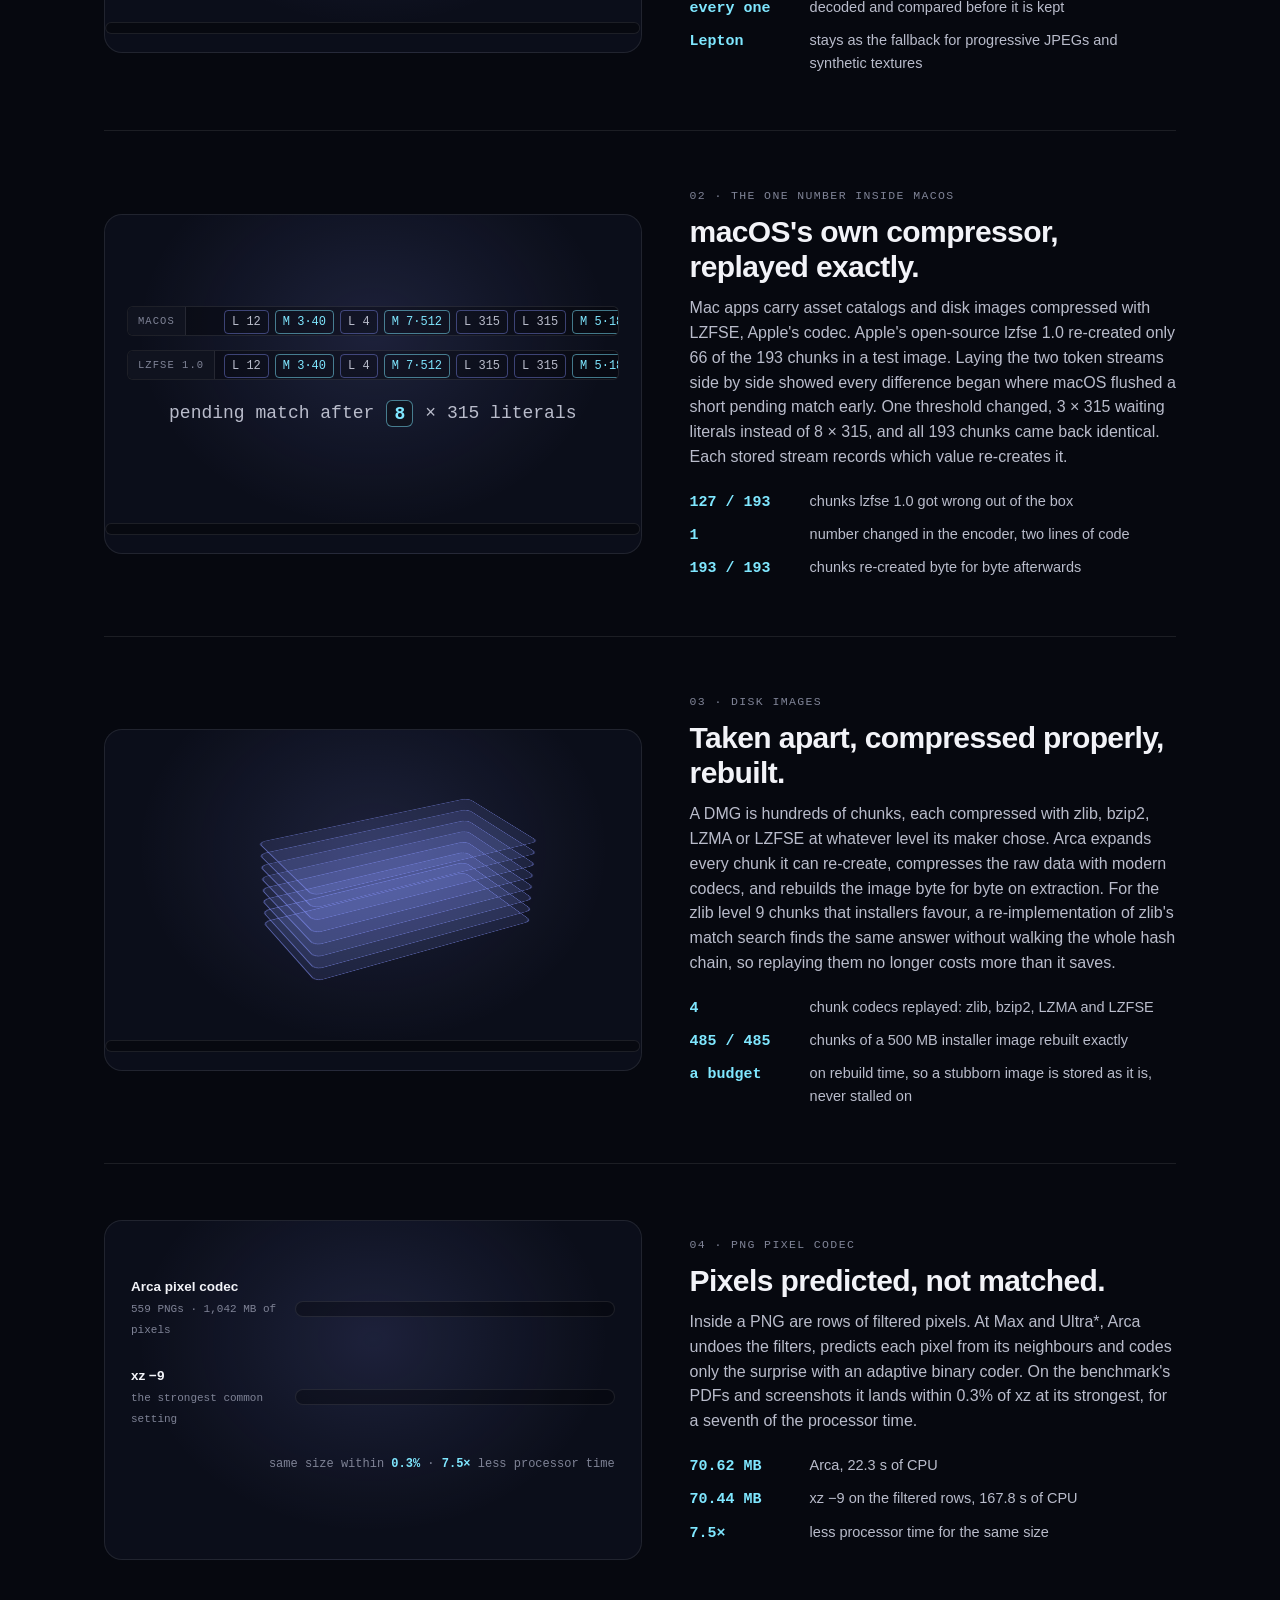
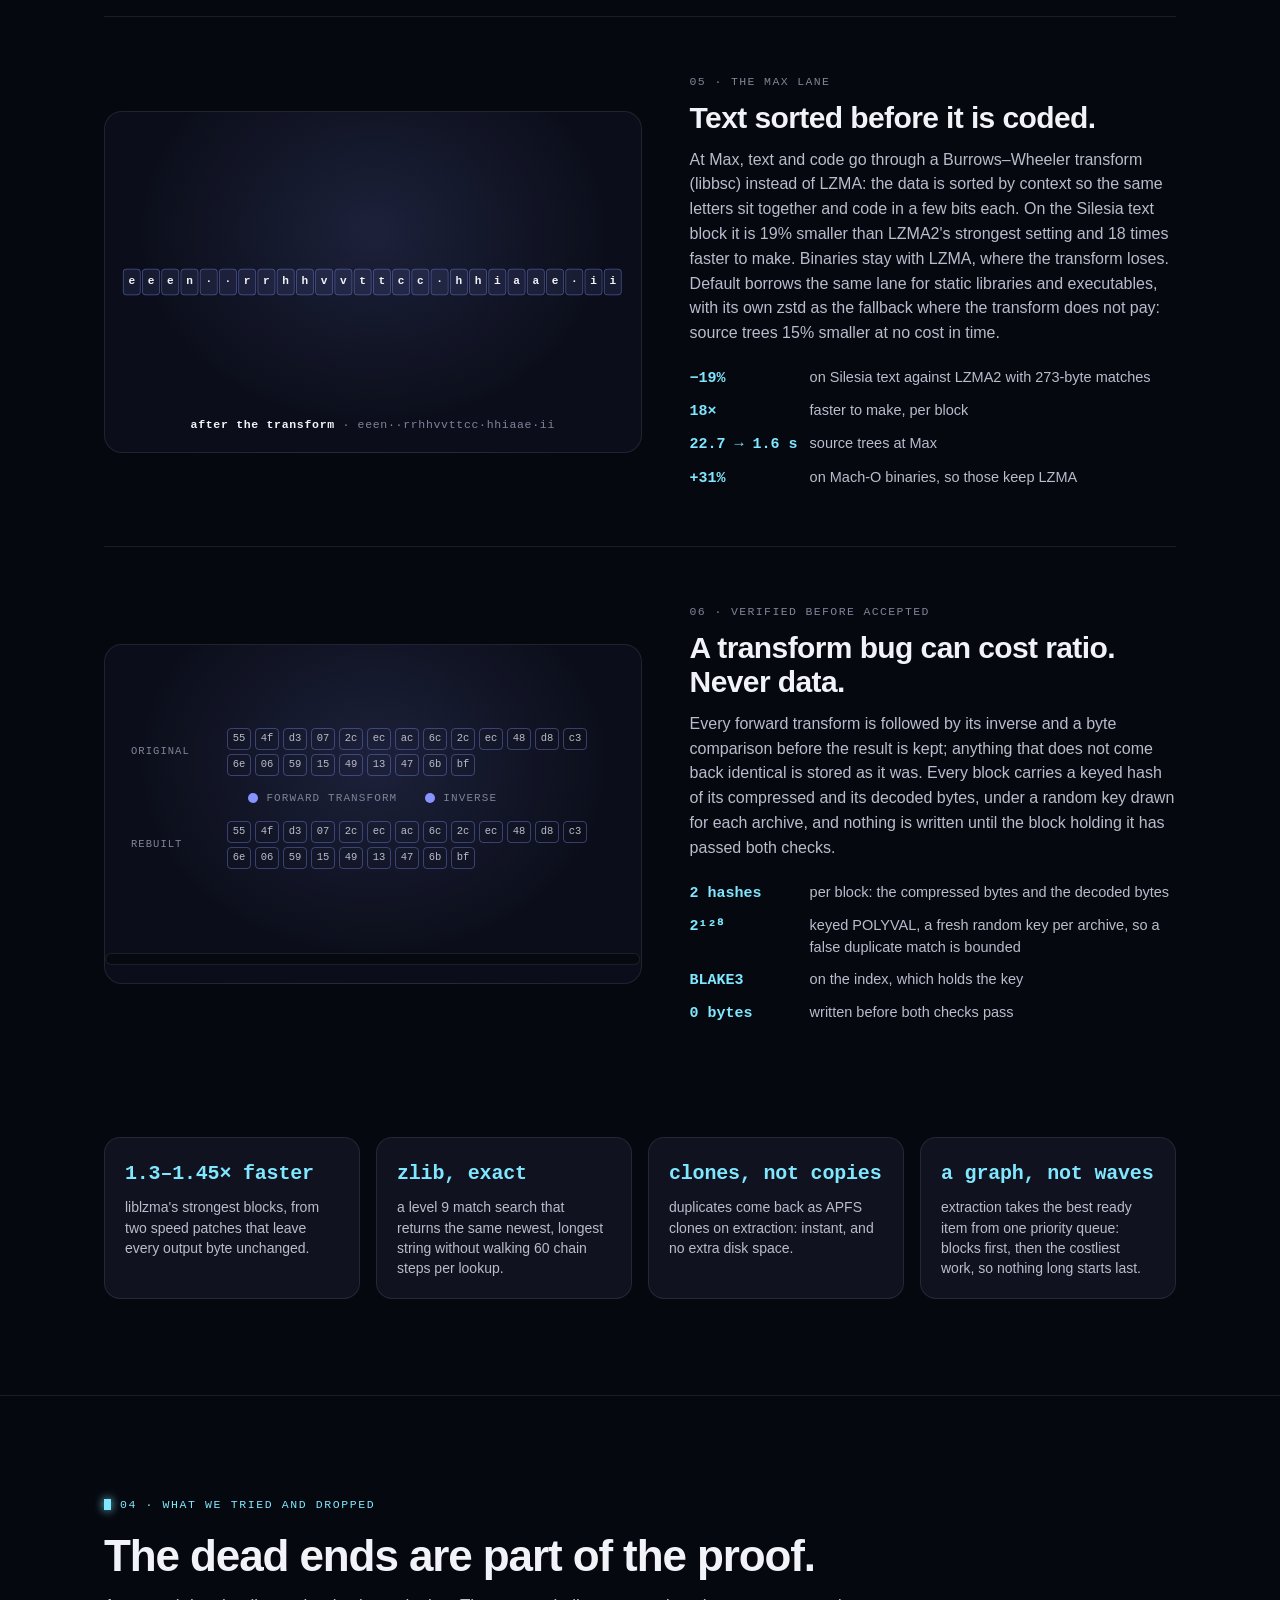
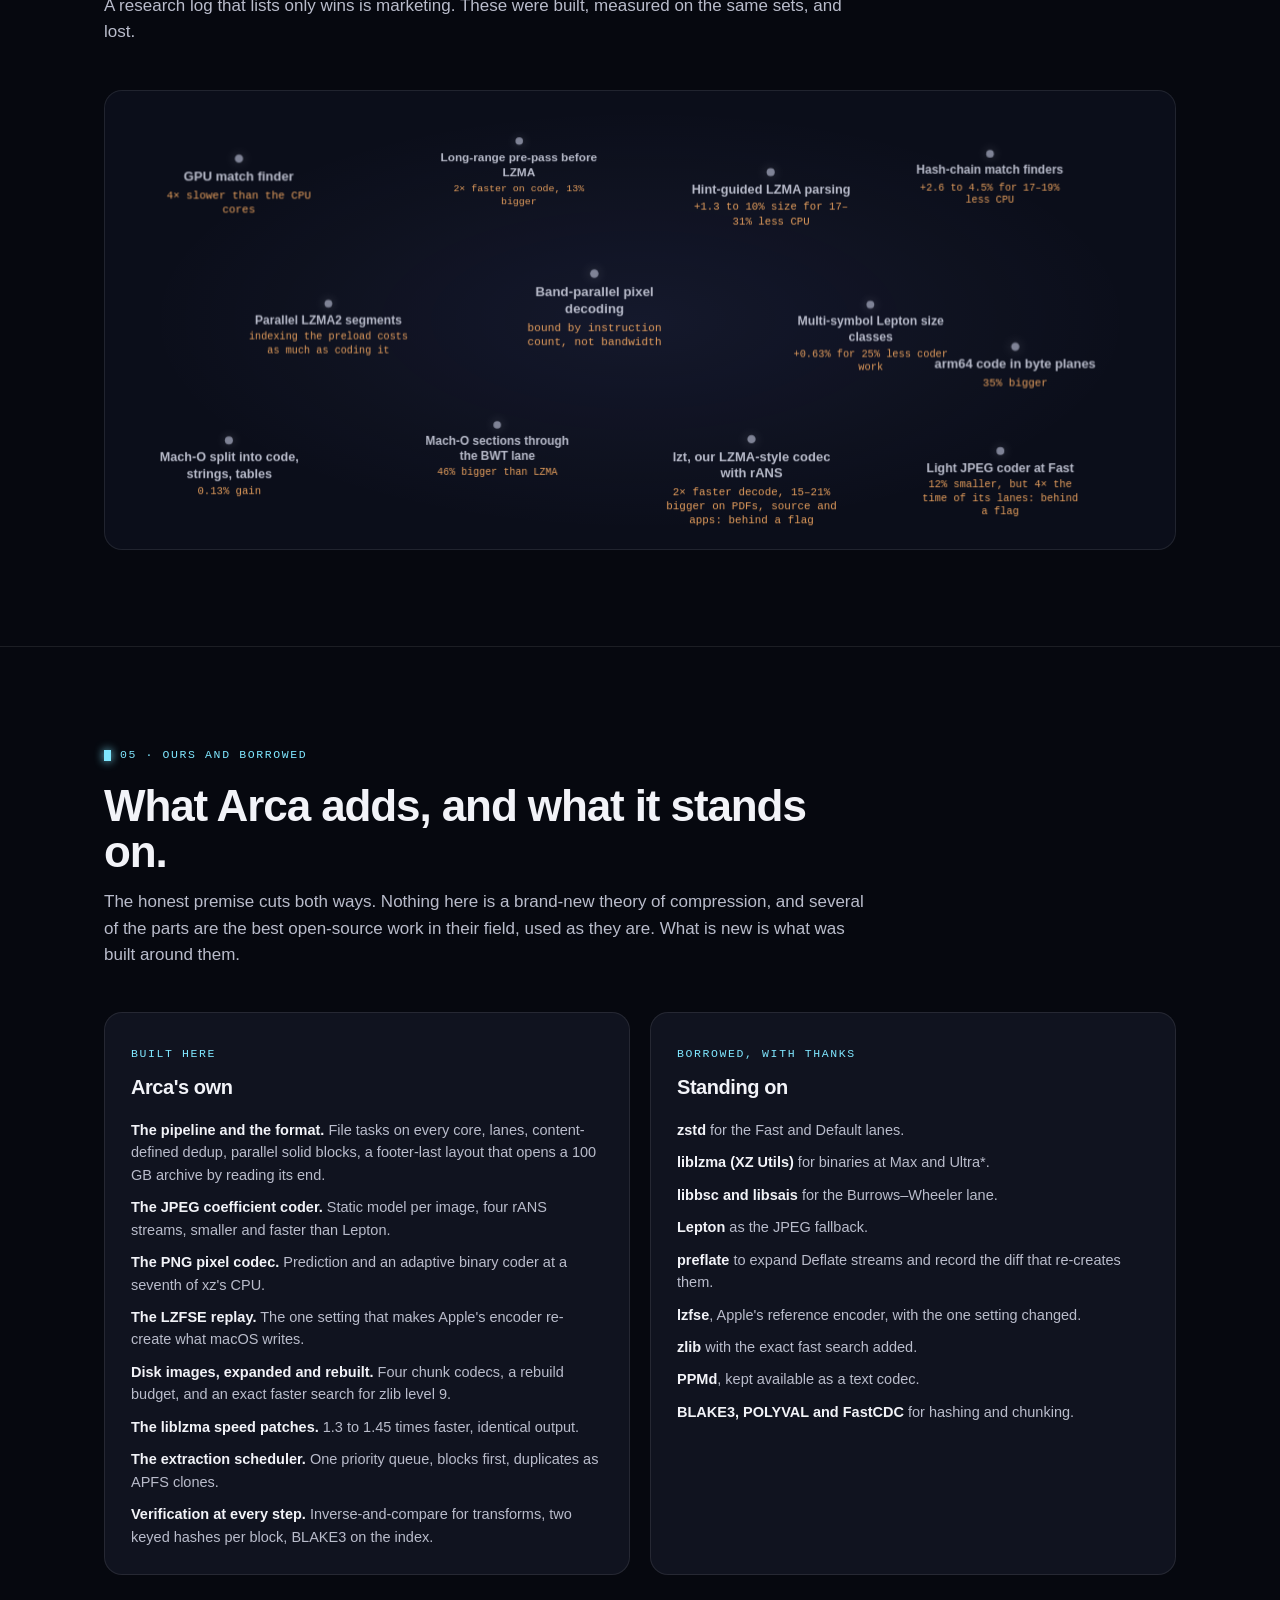
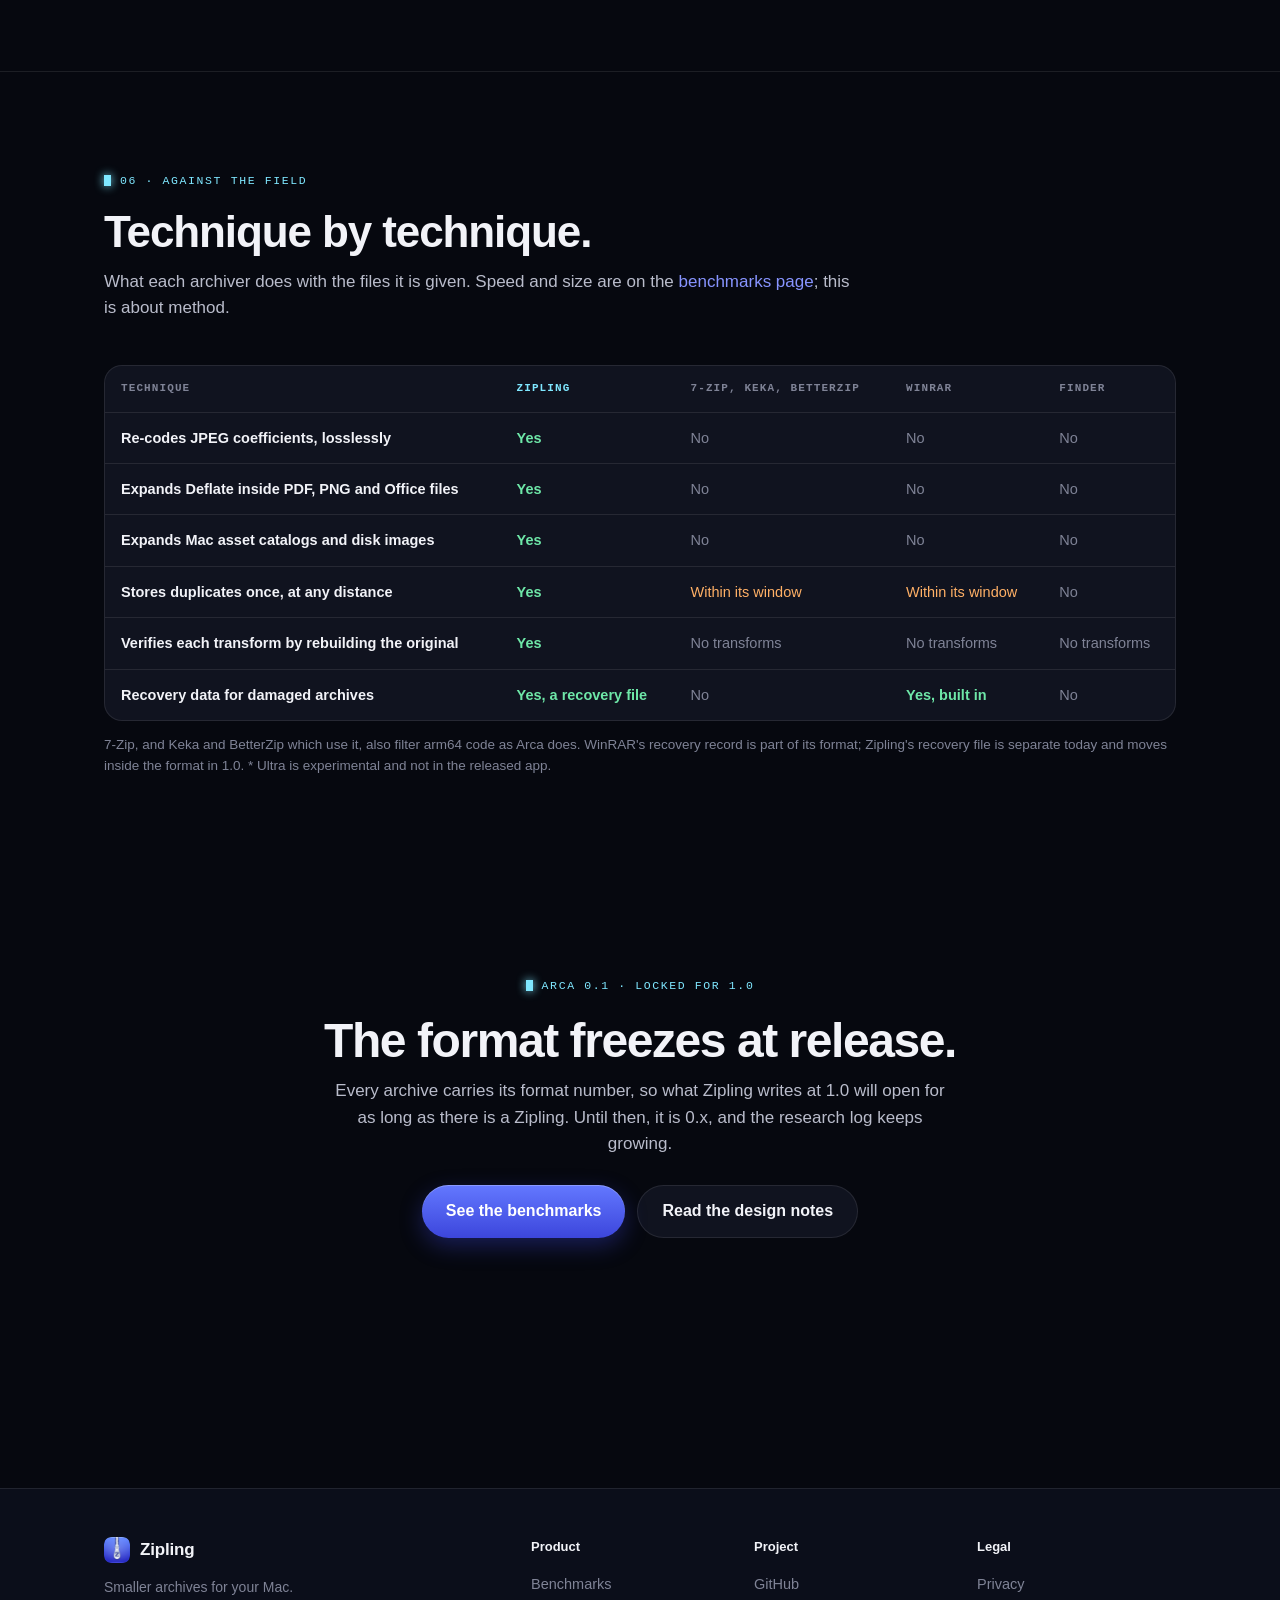
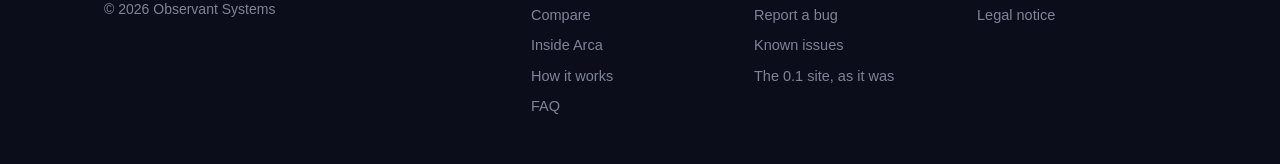
==== commit fdd7efcb: "Site: Inside Arca notes Default's code lane; the app example takes the binary lane" ====
--- a/arca.html
+++ b/arca.html
@@ -111,7 +111,7 @@
             <div class="st" style="--n:5"><h4>Write</h4><p>One streaming pass. The index comes last, so opening a 100 GB archive reads only the end.</p><i class="ind chk"></i></div>
             <div class="pk" style="--d:0s">IMG_2048.jpg<i><span>sniffed: JPEG</span><span>coefficients re-coded</span><span>hashed: new</span><span>image lane</span><span>block 3</span><span>written</span></i></div>
             <div class="pk" style="--d:-3.5s">Report.pdf<i><span>sniffed: PDF</span><span>Deflate expanded</span><span>hashed: new</span><span>text and binary lanes</span><span>blocks 1 and 4</span><span>written</span></i></div>
-            <div class="pk" style="--d:-7s">Zipling.app<i><span>sniffed: Mach-O</span><span>arm64 branches filtered</span><span>hashed: new</span><span>code lane</span><span>block 2</span><span>written</span></i></div>
+            <div class="pk" style="--d:-7s">Zipling.app<i><span>sniffed: Mach-O</span><span>arm64 branches filtered</span><span>hashed: new</span><span>binary lane</span><span>block 2</span><span>written</span></i></div>
             <div class="pk" style="--d:-10.5s">IMG_2048 copy.jpg<i><span>sniffed: JPEG</span><span>already claimed</span><span>duplicate: stored once</span><span>no lane needed</span><span>no block needed</span><span>one entry</span></i></div>
           </div>
         </div>
@@ -225,7 +225,7 @@
           <div class="copy3">
             <p class="num">05 · The Max lane</p>
             <h3>Text sorted before it is coded.</h3>
-            <p>At Max, text and code go through a Burrows–Wheeler transform (libbsc) instead of LZMA: the data is sorted by context so the same letters sit together and code in a few bits each. On the Silesia text block it is 19% smaller than LZMA2's strongest setting and 18 times faster to make. Binaries stay with LZMA, where the transform loses.</p>
+            <p>At Max, text and code go through a Burrows–Wheeler transform (libbsc) instead of LZMA: the data is sorted by context so the same letters sit together and code in a few bits each. On the Silesia text block it is 19% smaller than LZMA2's strongest setting and 18 times faster to make. Binaries stay with LZMA, where the transform loses. Default borrows the same lane for static libraries and executables, with its own zstd as the fallback where the transform does not pay: source trees 15% smaller at no cost in time.</p>
             <ul class="facts">
               <li><b>−19%</b><span>on Silesia text against LZMA2 with 273-byte matches</span></li>
               <li><b>18×</b><span>faster to make, per block</span></li>
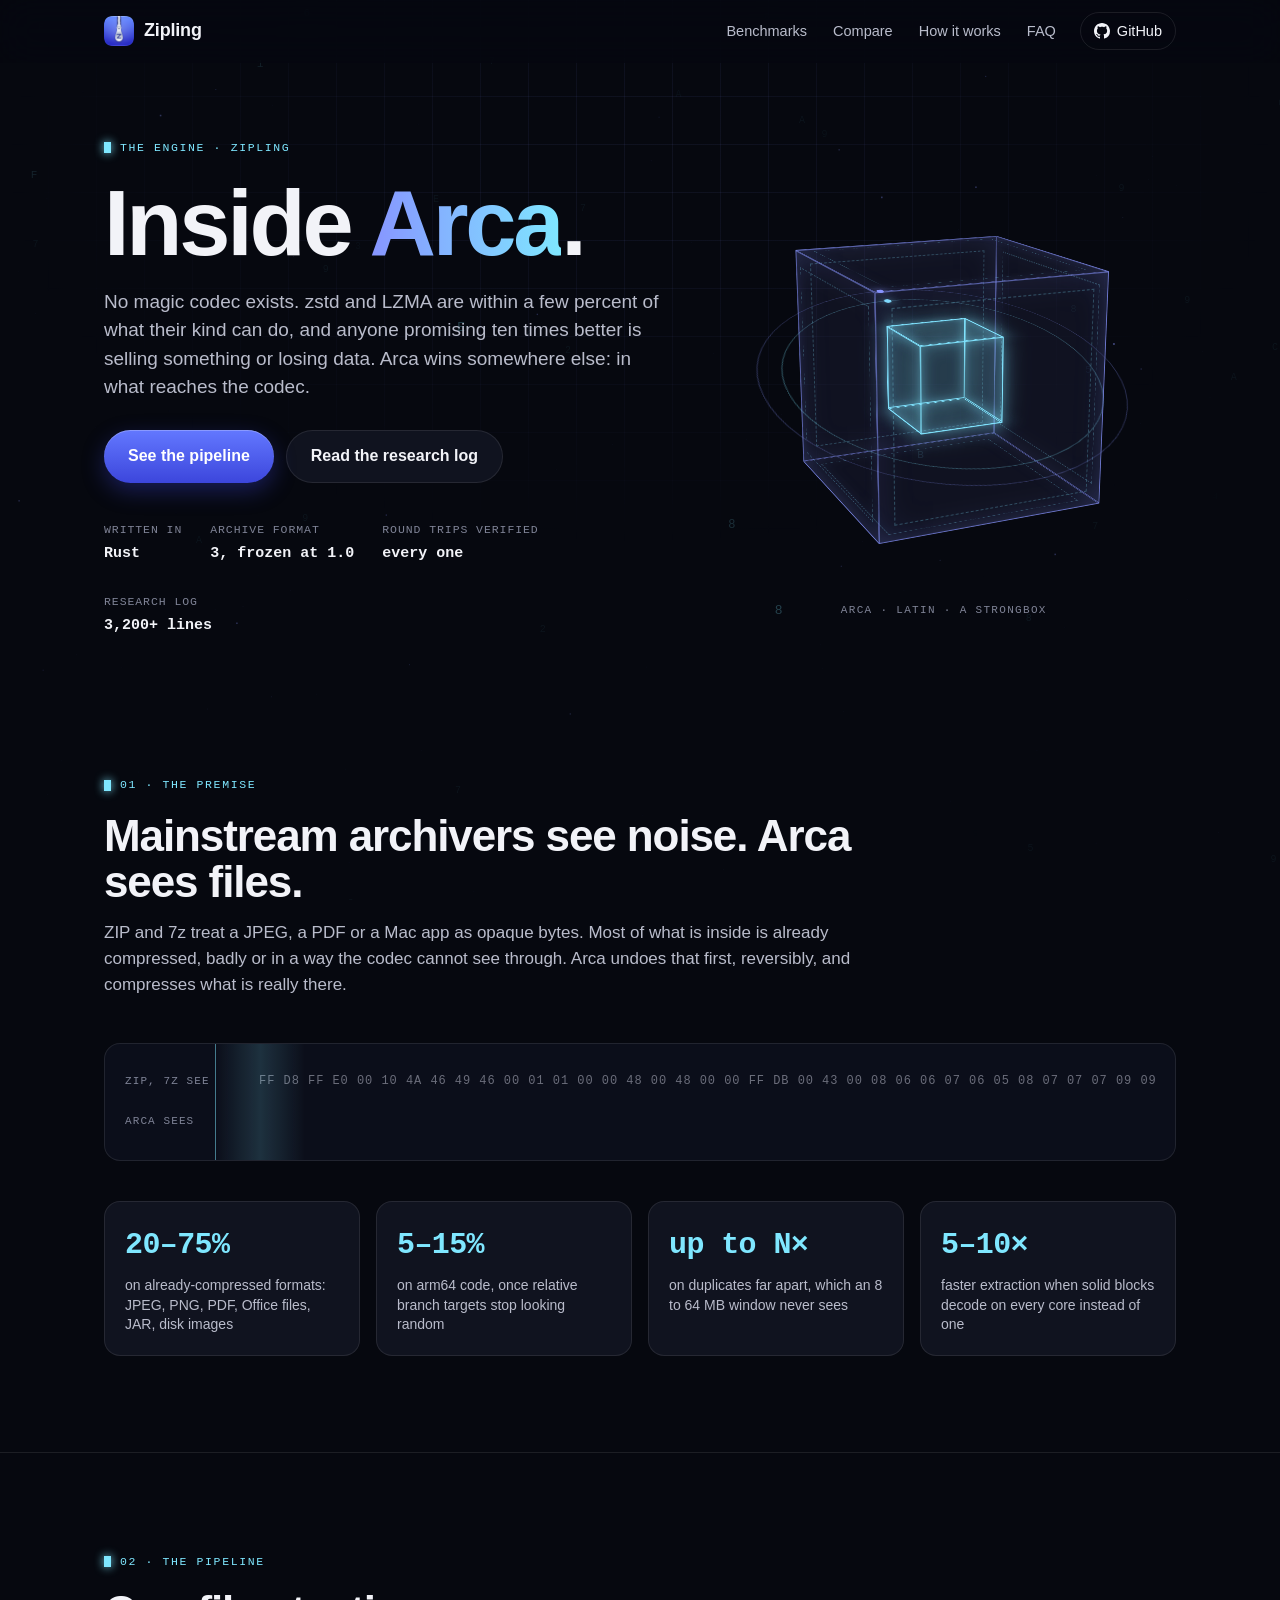
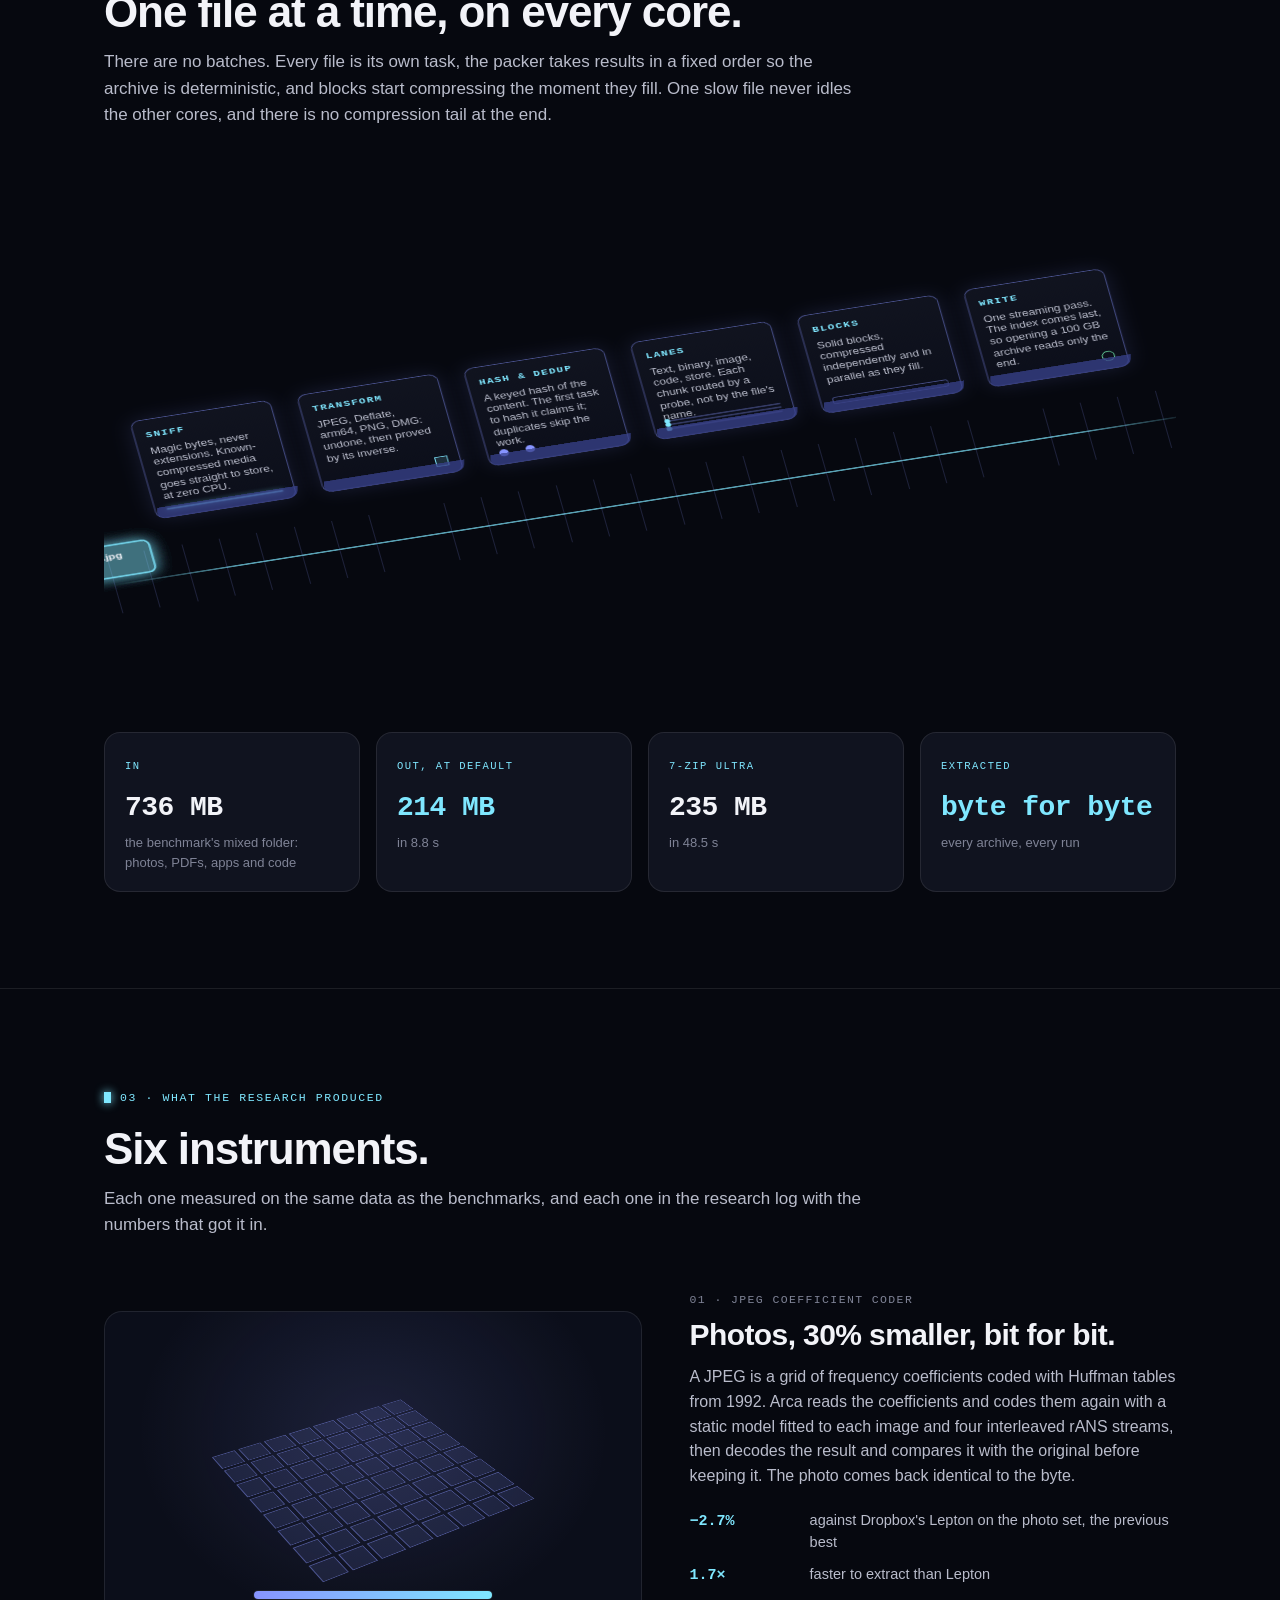
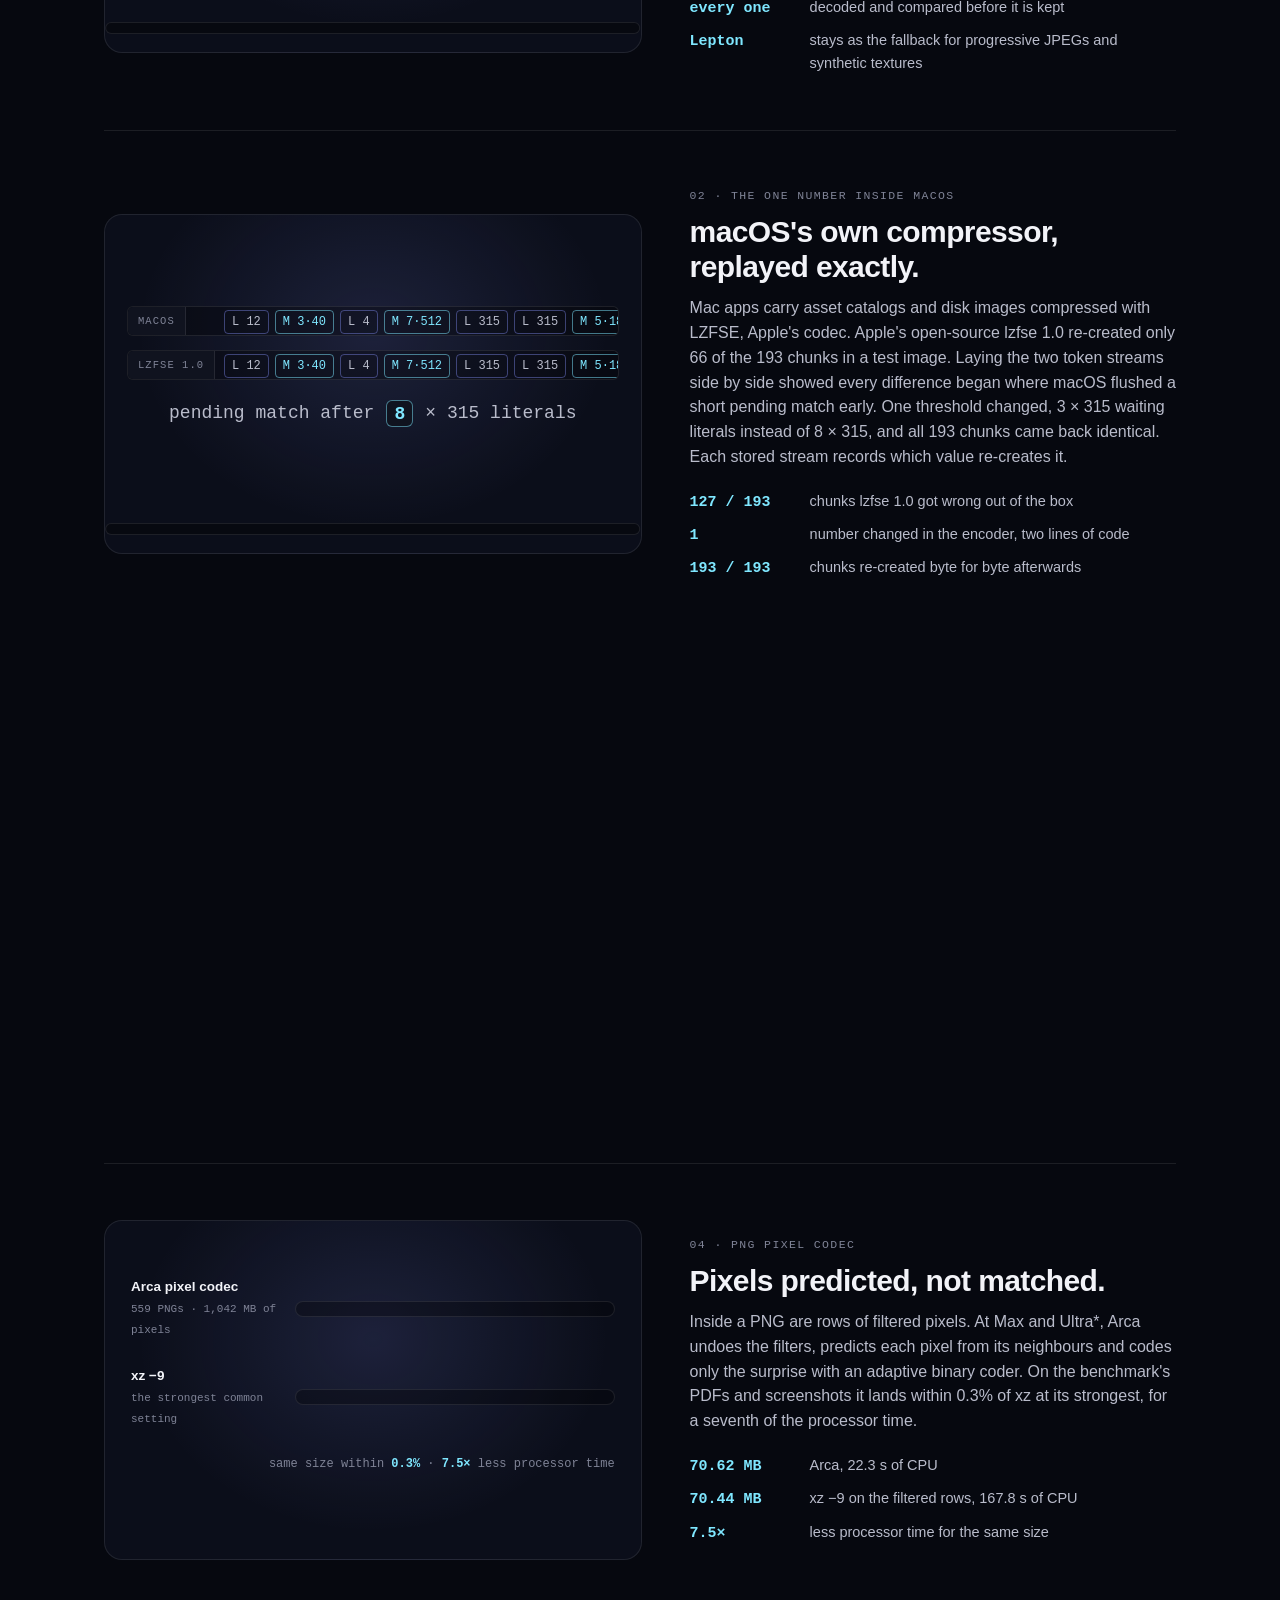
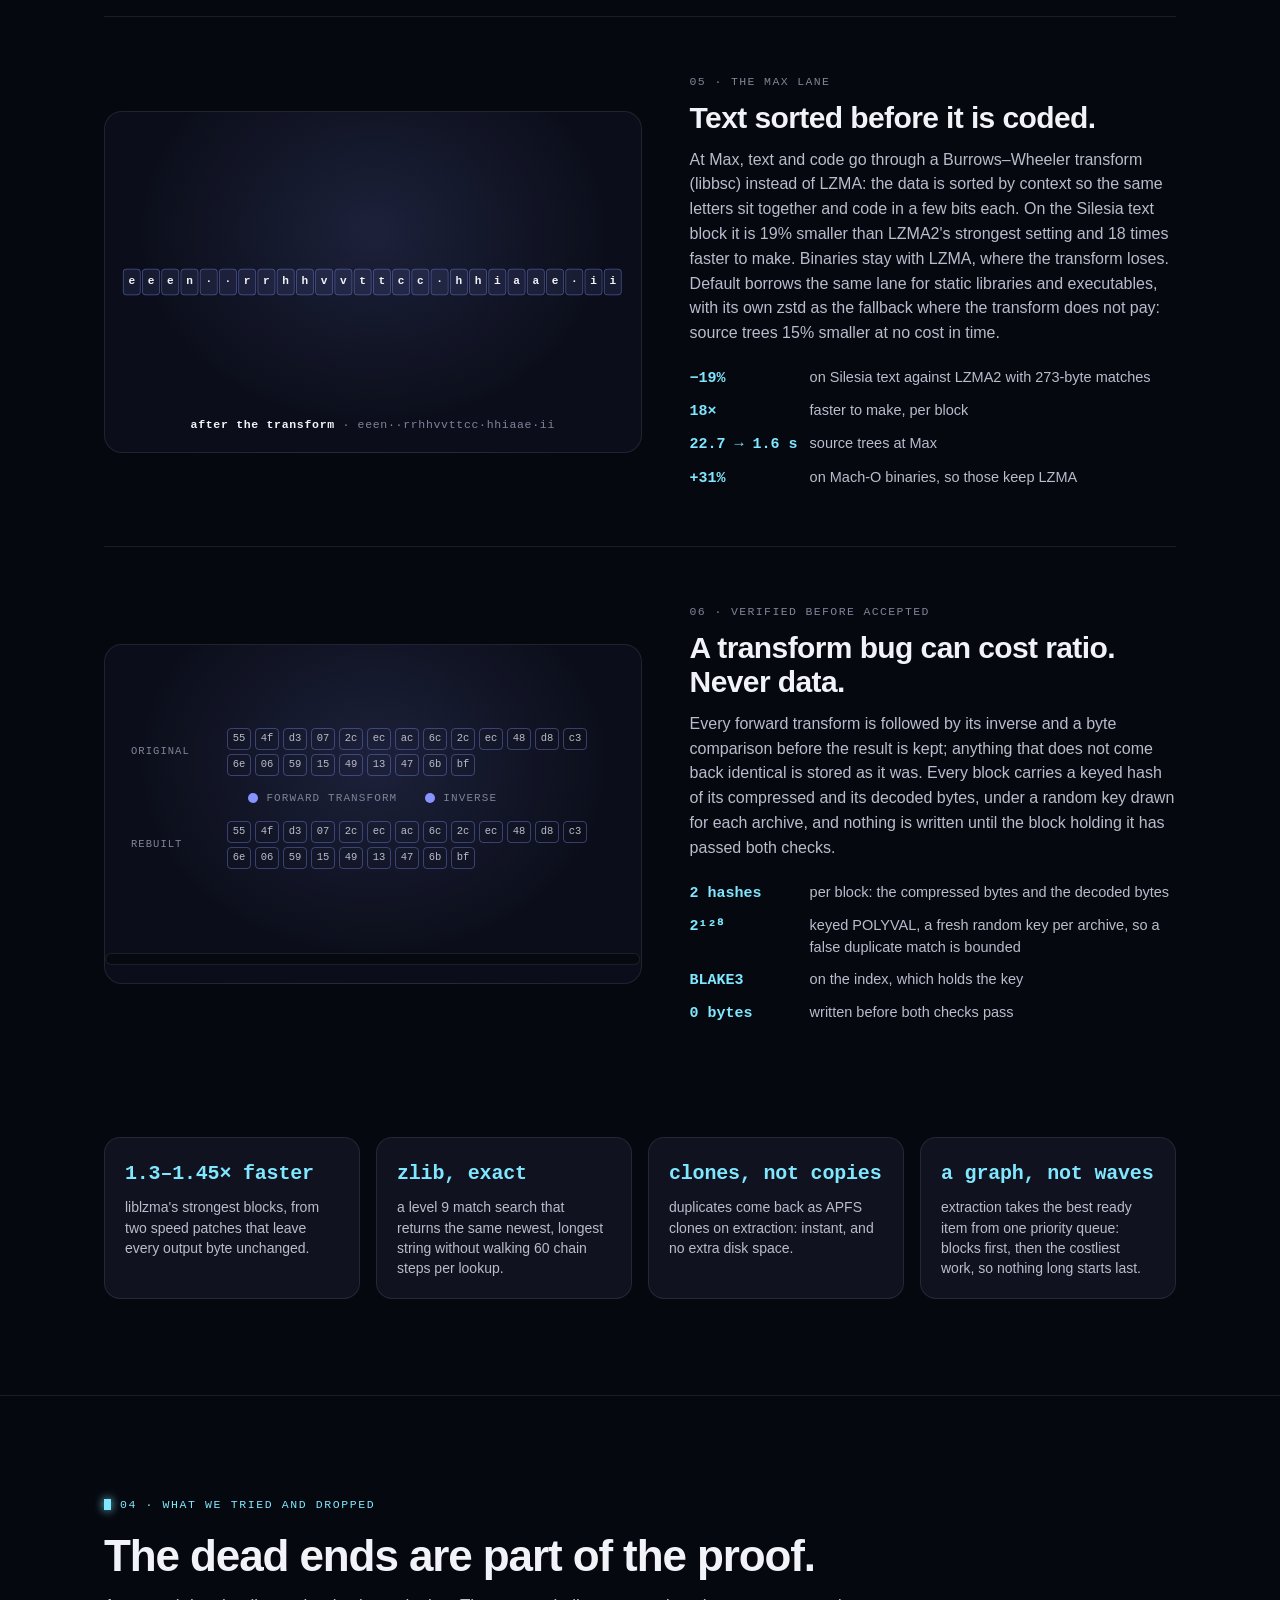
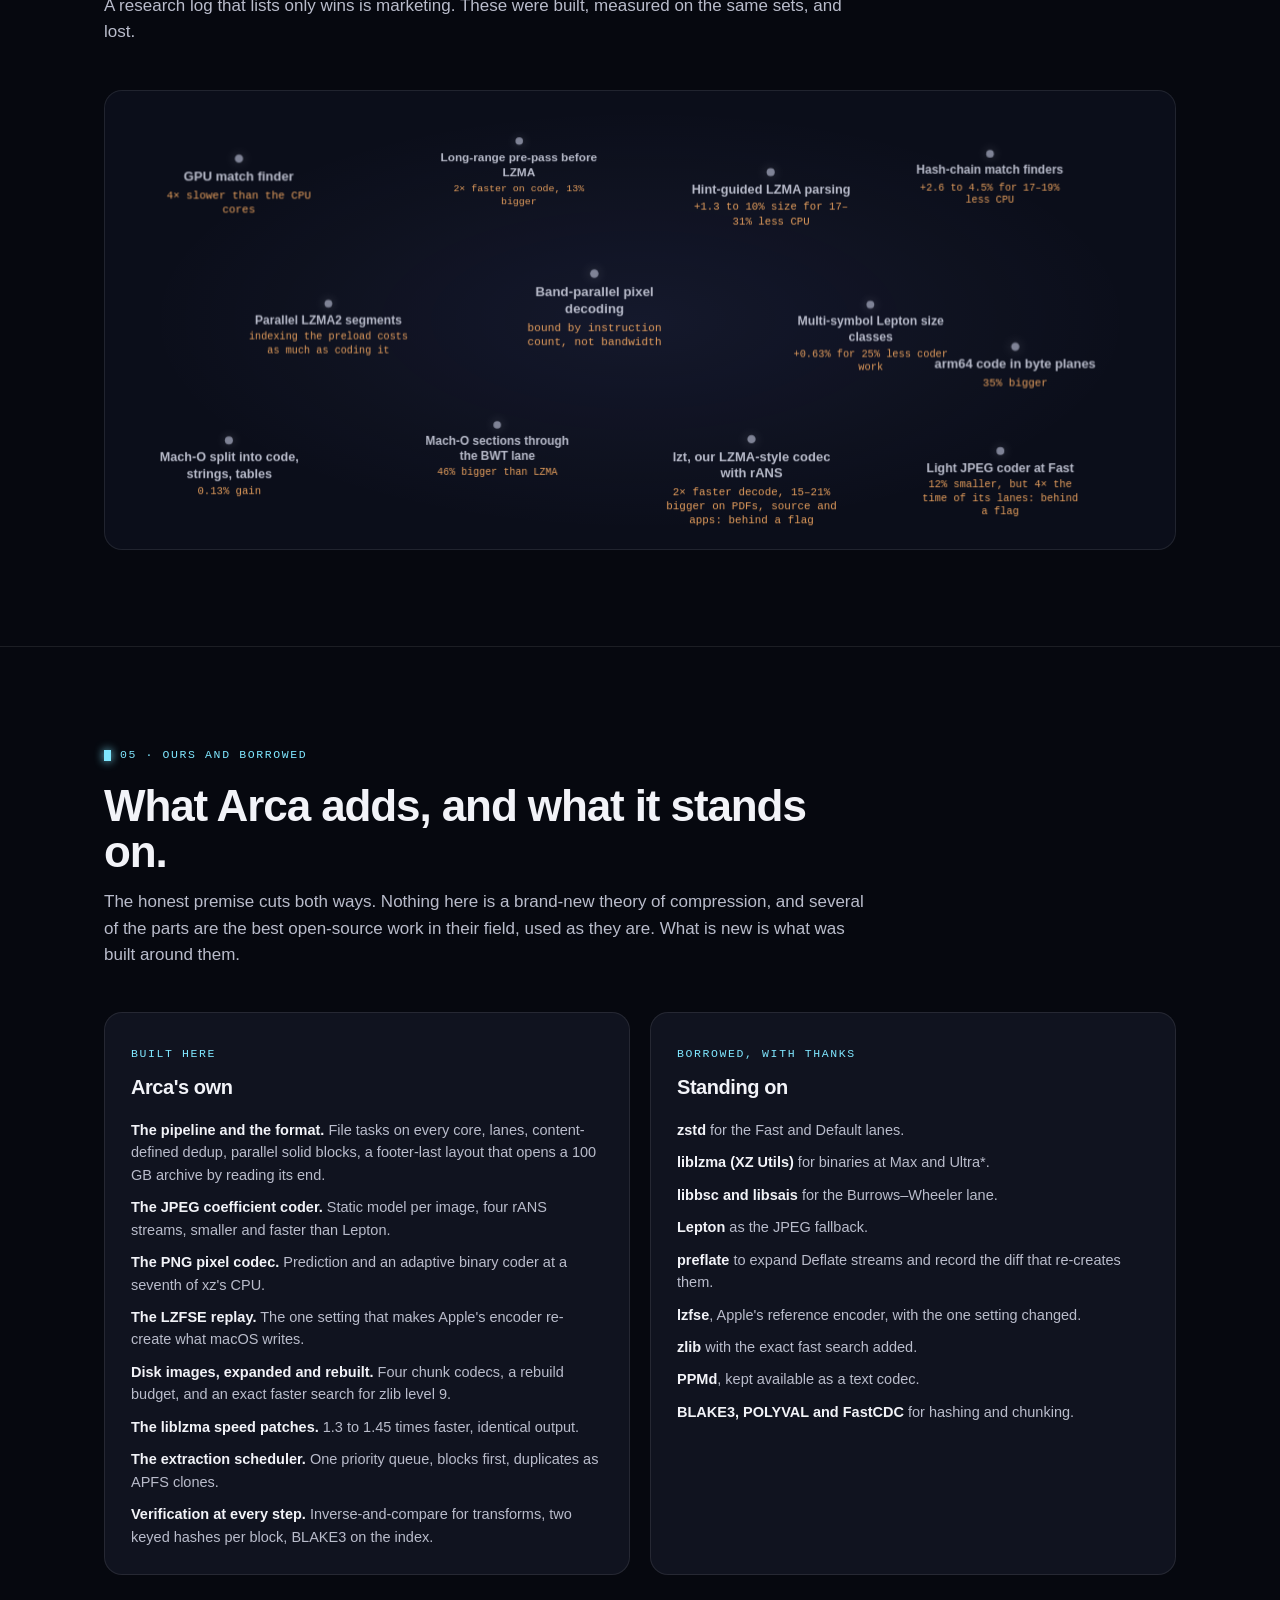
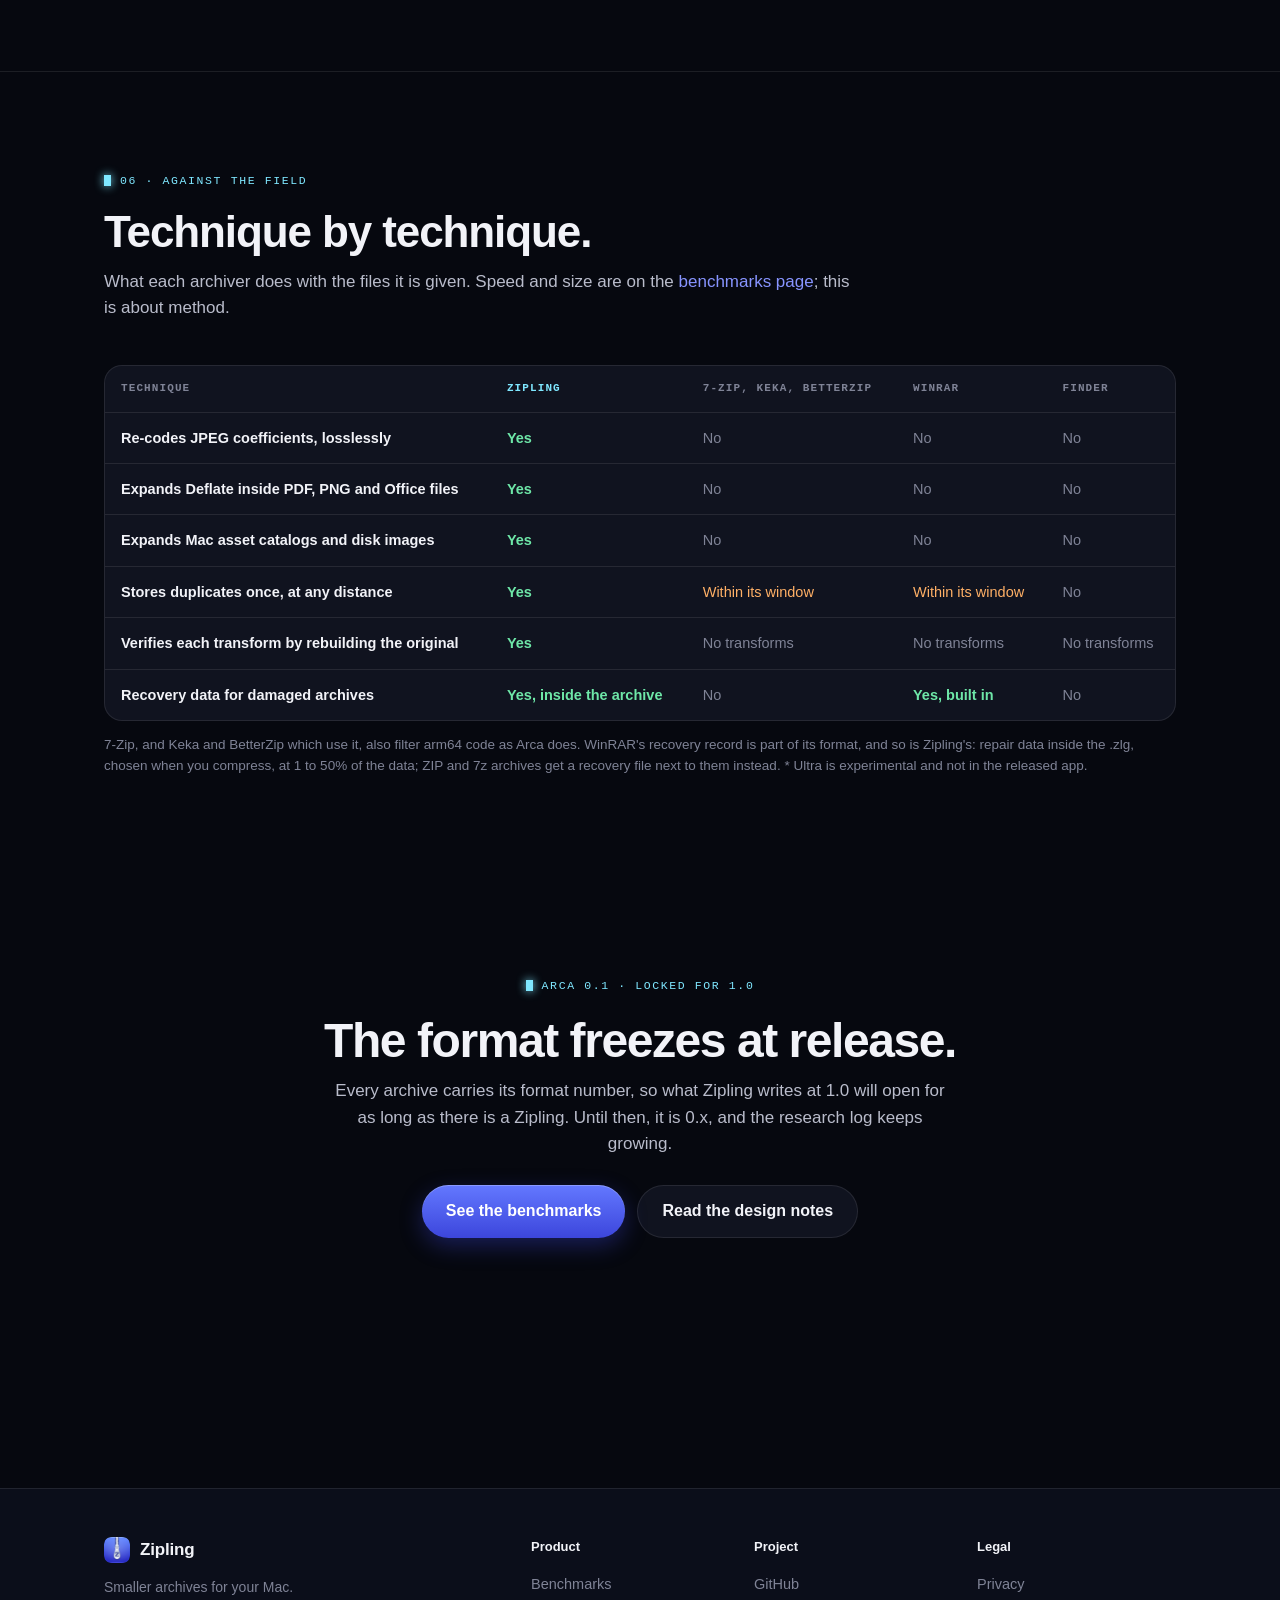
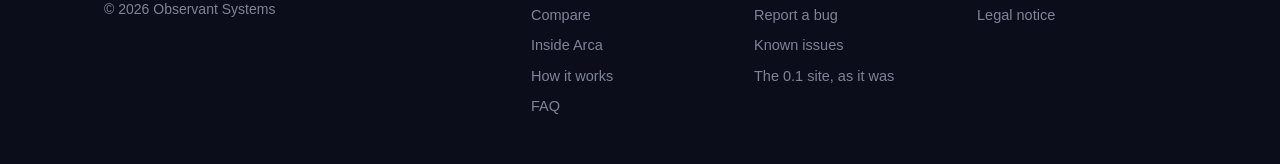
==== commit f54b9847: "Site and docs: recovery data now lives inside Zipling archives" ====
--- a/arca.html
+++ b/arca.html
@@ -352,11 +352,11 @@
               <tr><td>Expands Mac asset catalogs and disk images</td><td class="yes">Yes</td><td class="no">No</td><td class="no">No</td><td class="no">No</td></tr>
               <tr><td>Stores duplicates once, at any distance</td><td class="yes">Yes</td><td class="part">Within its window</td><td class="part">Within its window</td><td class="no">No</td></tr>
               <tr><td>Verifies each transform by rebuilding the original</td><td class="yes">Yes</td><td class="no">No transforms</td><td class="no">No transforms</td><td class="no">No transforms</td></tr>
-              <tr><td>Recovery data for damaged archives</td><td class="yes">Yes, a recovery file</td><td class="no">No</td><td class="yes">Yes, built in</td><td class="no">No</td></tr>
+              <tr><td>Recovery data for damaged archives</td><td class="yes">Yes, inside the archive</td><td class="no">No</td><td class="yes">Yes, built in</td><td class="no">No</td></tr>
             </tbody>
           </table>
         </div>
-        <p class="note">7-Zip, and Keka and BetterZip which use it, also filter arm64 code as Arca does. WinRAR's recovery record is part of its format; Zipling's recovery file is separate today and moves inside the format in 1.0. * Ultra is experimental and not in the released app.</p>
+        <p class="note">7-Zip, and Keka and BetterZip which use it, also filter arm64 code as Arca does. WinRAR's recovery record is part of its format, and so is Zipling's: repair data inside the .zlg, chosen when you compress, at 1 to 50% of the data; ZIP and 7z archives get a recovery file next to them instead. * Ultra is experimental and not in the released app.</p>
       </div>
     </section>
 
--- a/styles.css
+++ b/styles.css
@@ -400,6 +400,32 @@
 .bar-row.us .bar { background: var(--bar-us); }
 .bar-val { font-size: 13px; color: var(--ink-2); font-variant-numeric: tabular-nums; white-space: nowrap; }
 .bar-row.us .bar-val { color: var(--ink); font-weight: 600; }
+
+/* The trade-off chart: archive size against time, every tool one dot, Zipling's levels joined. */
+.frontier { margin-top: 18px; }
+.frontier .chart { padding-bottom: 14px; }
+.frontier figcaption { flex-wrap: wrap; gap: 10px 18px; }
+.frontier figcaption span { flex: 1 1 auto; }
+.fr-toggle { display: inline-flex; gap: 3px; padding: 3px; background: var(--bg-alt); border: 1px solid var(--line); border-radius: 999px; }
+.fr-toggle button { font: inherit; font-size: 13px; font-weight: 550; color: var(--ink-2); background: transparent; border: 0; border-radius: 999px; padding: 5px 12px; cursor: pointer; transition: background 0.25s, color 0.25s; }
+.fr-toggle button[aria-pressed="true"] { background: var(--surface); color: var(--ink); box-shadow: var(--shadow); }
+.frontier svg { display: block; width: 100%; height: auto; overflow: visible; }
+.fr-grid { stroke: var(--line); stroke-width: 1; }
+.fr-axis { fill: var(--ink-3); font-size: 12px; font-variant-numeric: tabular-nums; }
+.fr-axis-title { fill: var(--ink-3); font-size: 12px; }
+.fr-line { fill: none; stroke: var(--bar-us); stroke-width: 2; stroke-linejoin: round; stroke-linecap: round; opacity: 0.75; }
+.fr-dot { stroke: var(--surface); stroke-width: 2; cursor: default; outline: none; transition: r 0.15s; }
+.fr-dot.them { fill: var(--bar-them); }
+.fr-dot.us { fill: var(--bar-us); }
+.fr-dot:hover, .fr-dot:focus-visible { r: 8; }
+.fr-dot:focus-visible { stroke: var(--brand); }
+.fr-label { fill: var(--ink-2); font-size: 12.5px; pointer-events: none; }
+.fr-label.us { fill: var(--ink); font-weight: 600; }
+.fr-note { fill: var(--ink-3); font-size: 12px; }
+@media (max-width: 720px) {
+  .fr-axis, .fr-axis-title, .fr-note { font-size: 11px; }
+  .fr-label { font-size: 11.5px; }
+}
 .bar-row:hover .bar, .bar-row:focus-visible .bar { filter: brightness(1.08) saturate(1.1); }
 .tooltip { position: fixed; z-index: 60; pointer-events: none; background: var(--surface); color: var(--ink); border: 1px solid var(--line); box-shadow: var(--shadow); border-radius: 12px; padding: 10px 12px; font-size: 13px; line-height: 1.45; min-width: 180px; }
 .tooltip b { display: block; font-size: 13.5px; margin-bottom: 2px; }
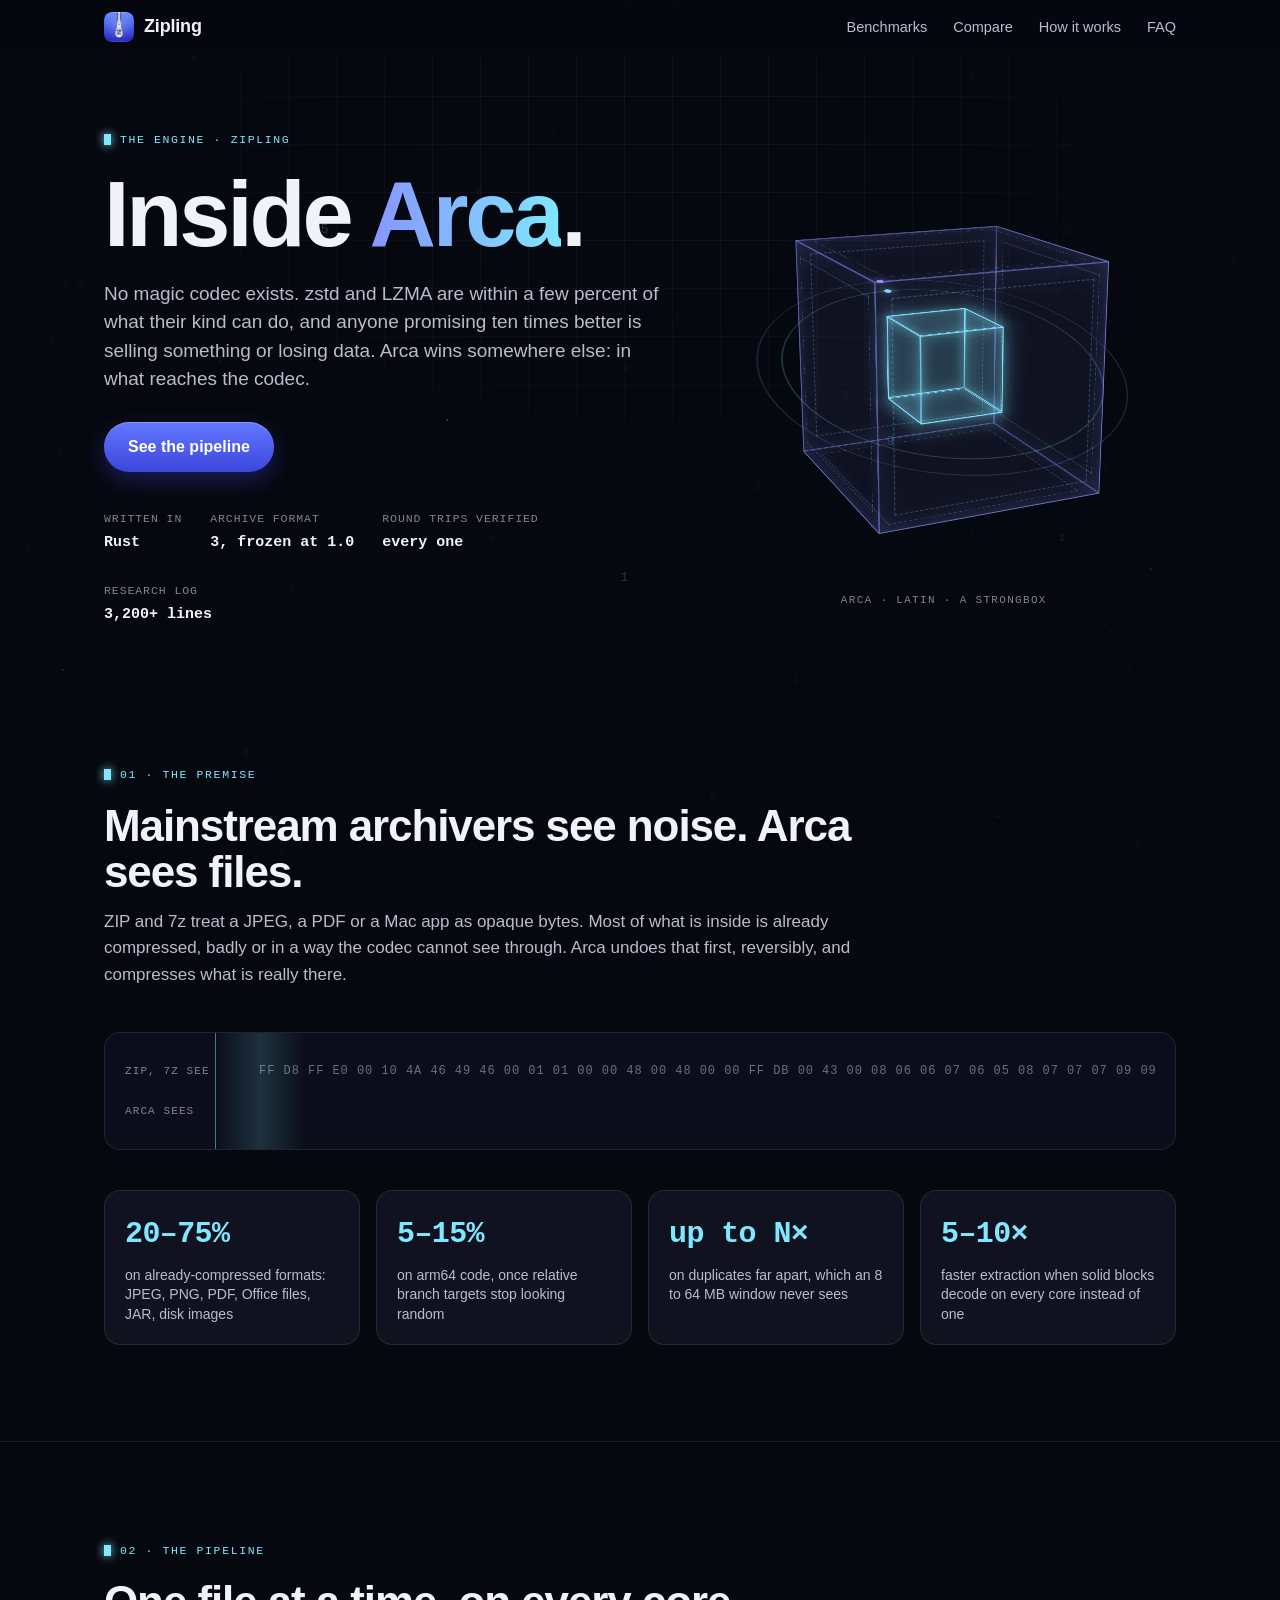
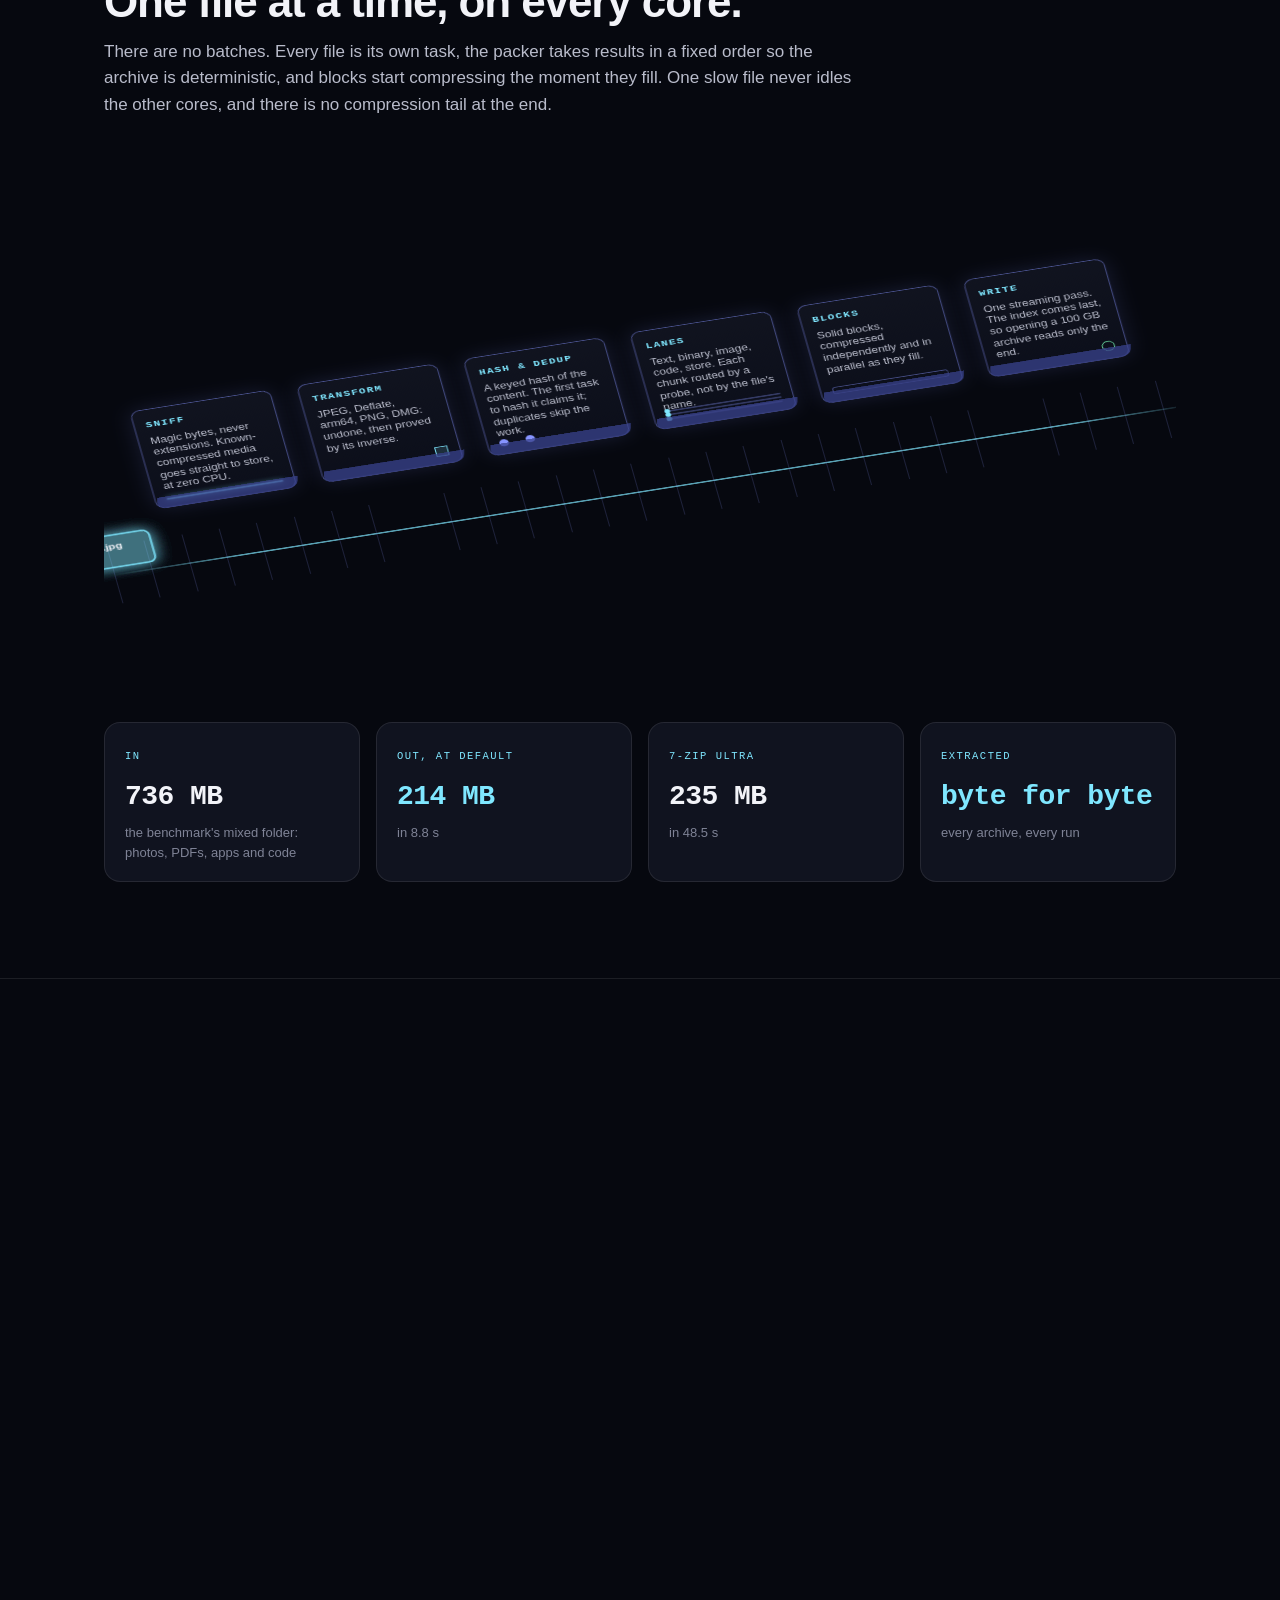
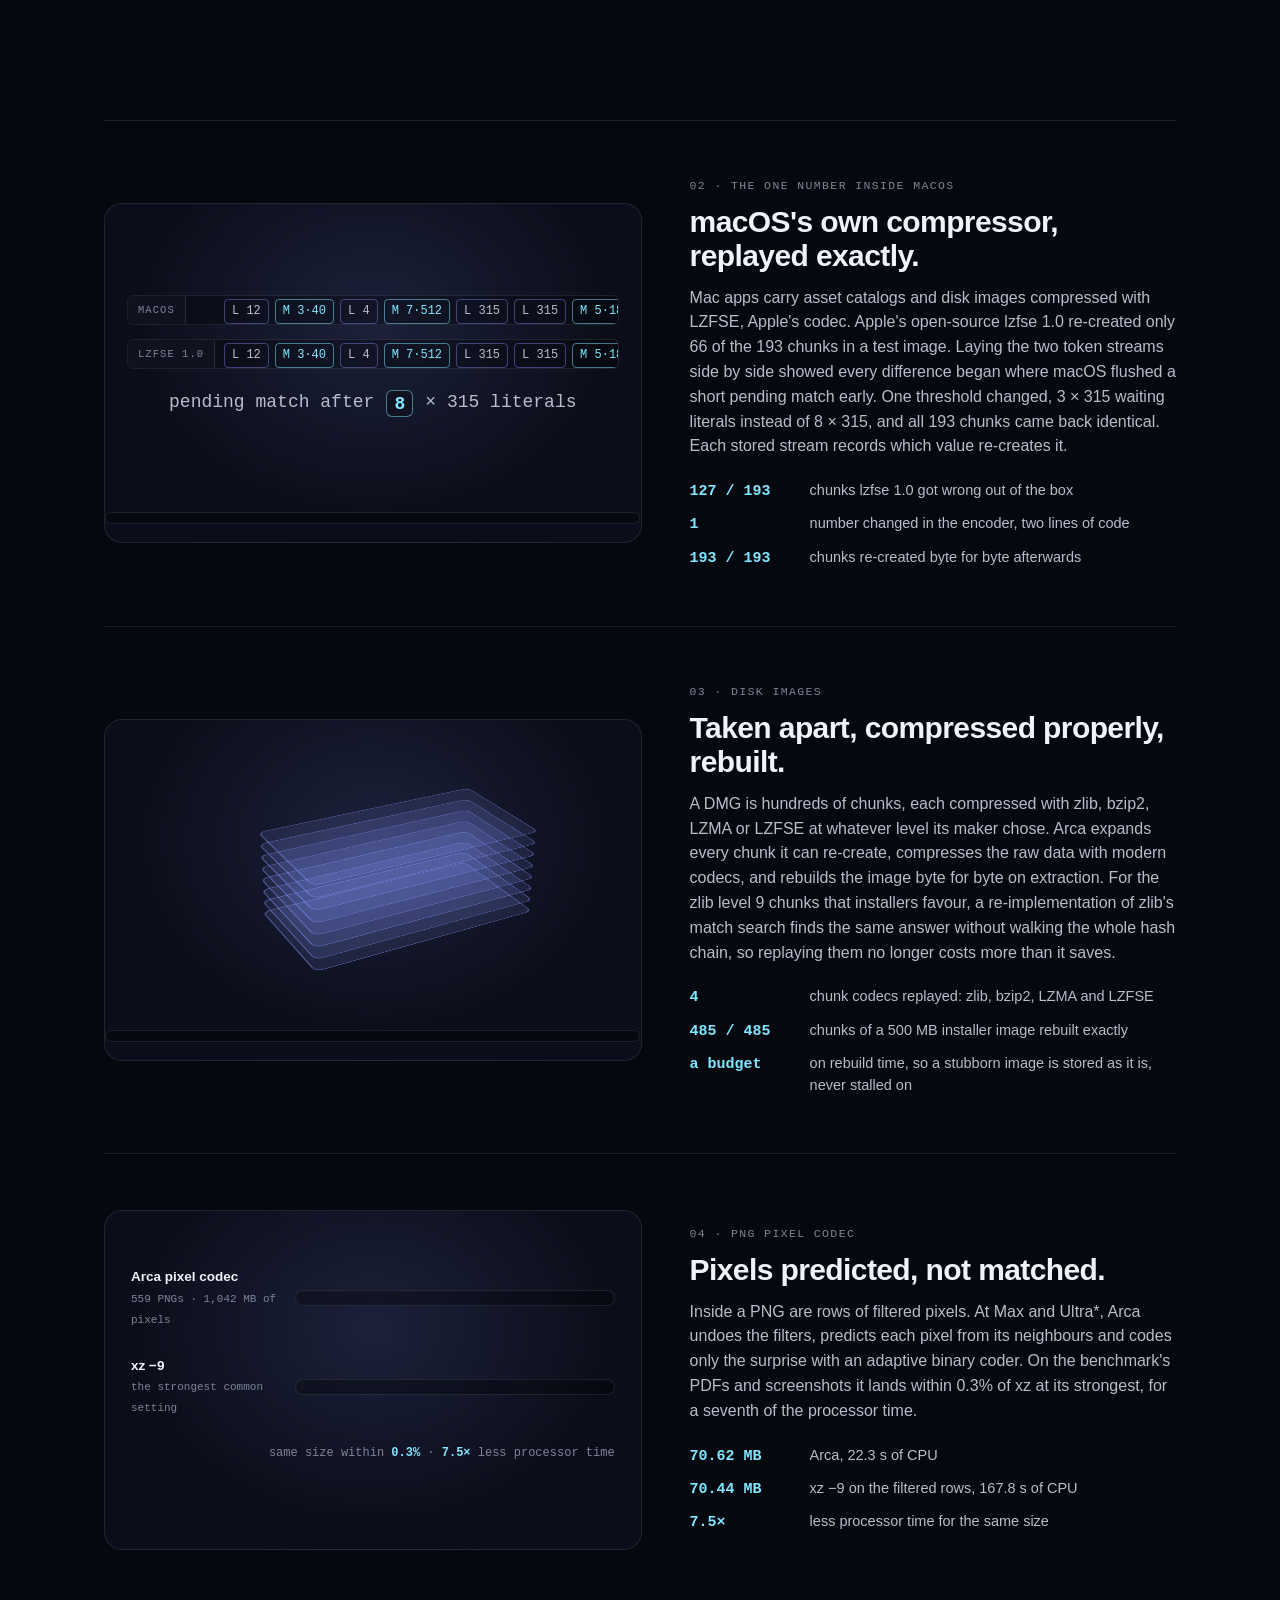
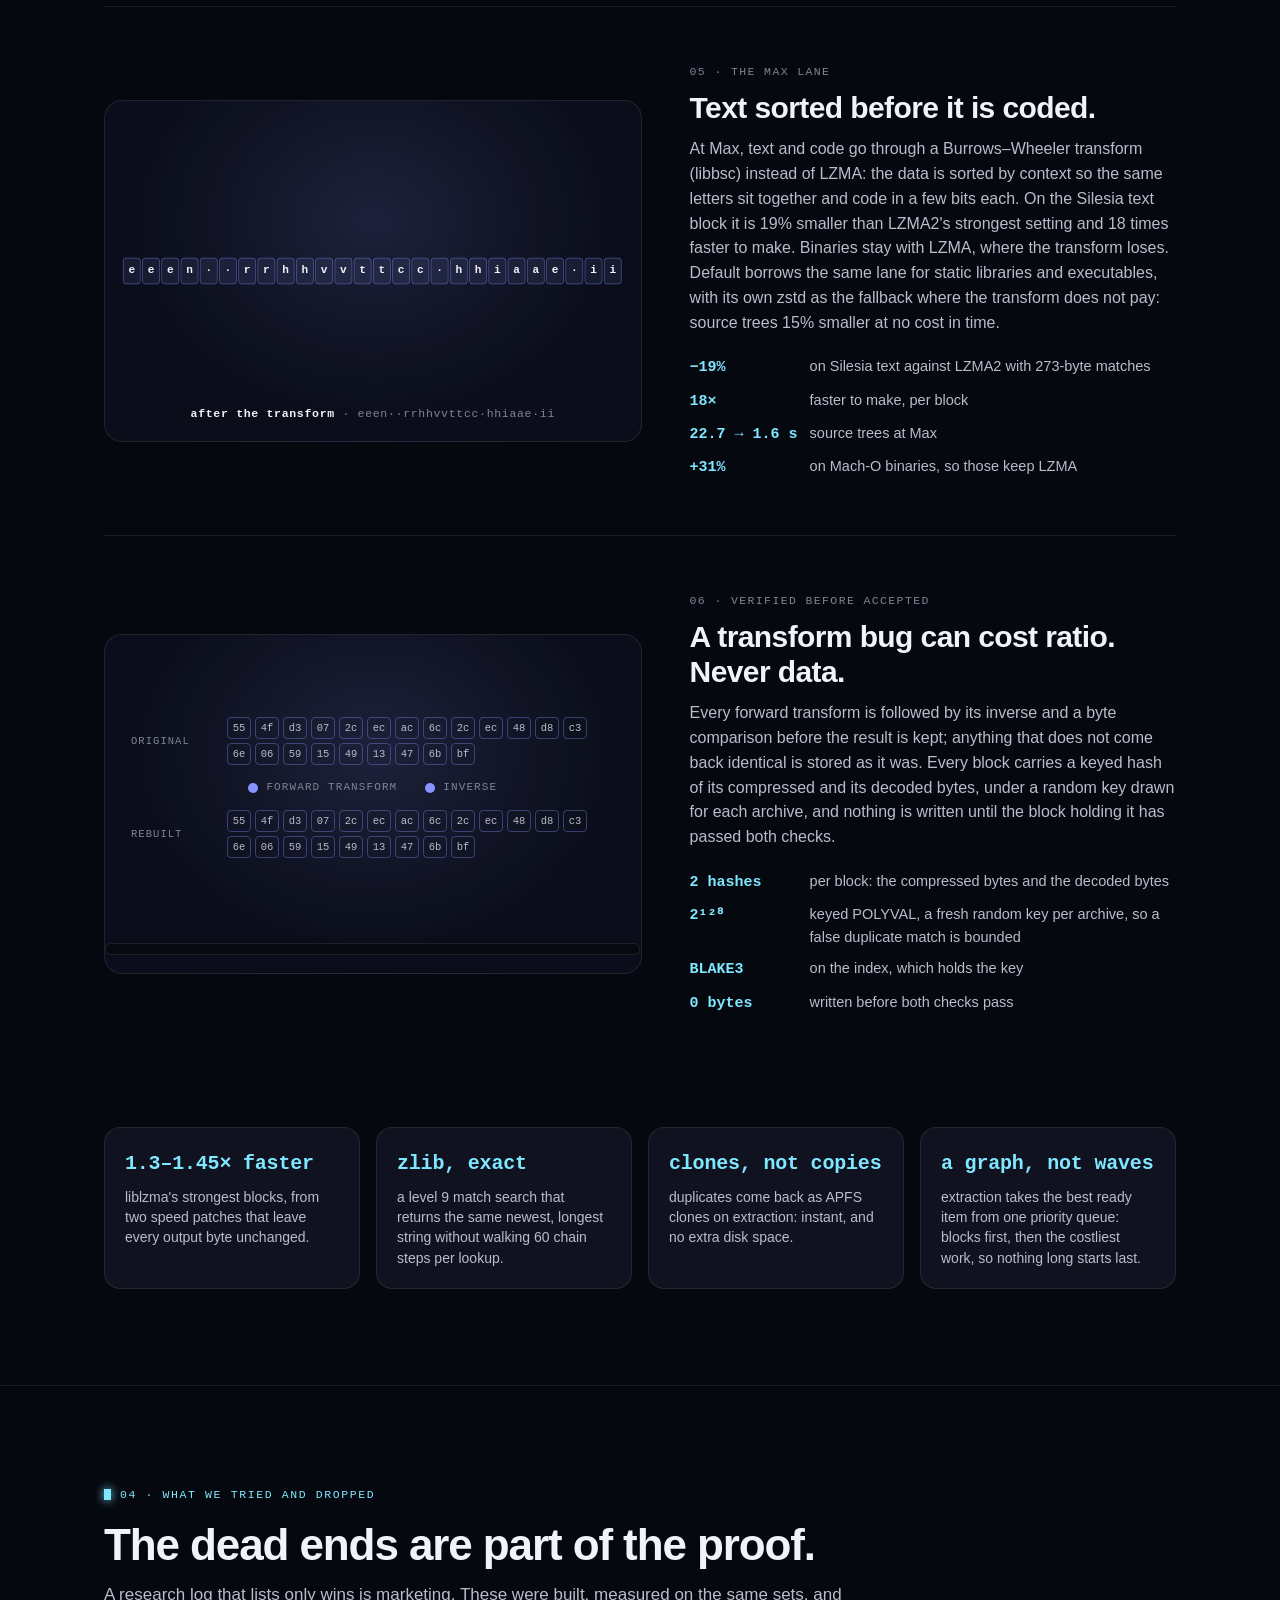
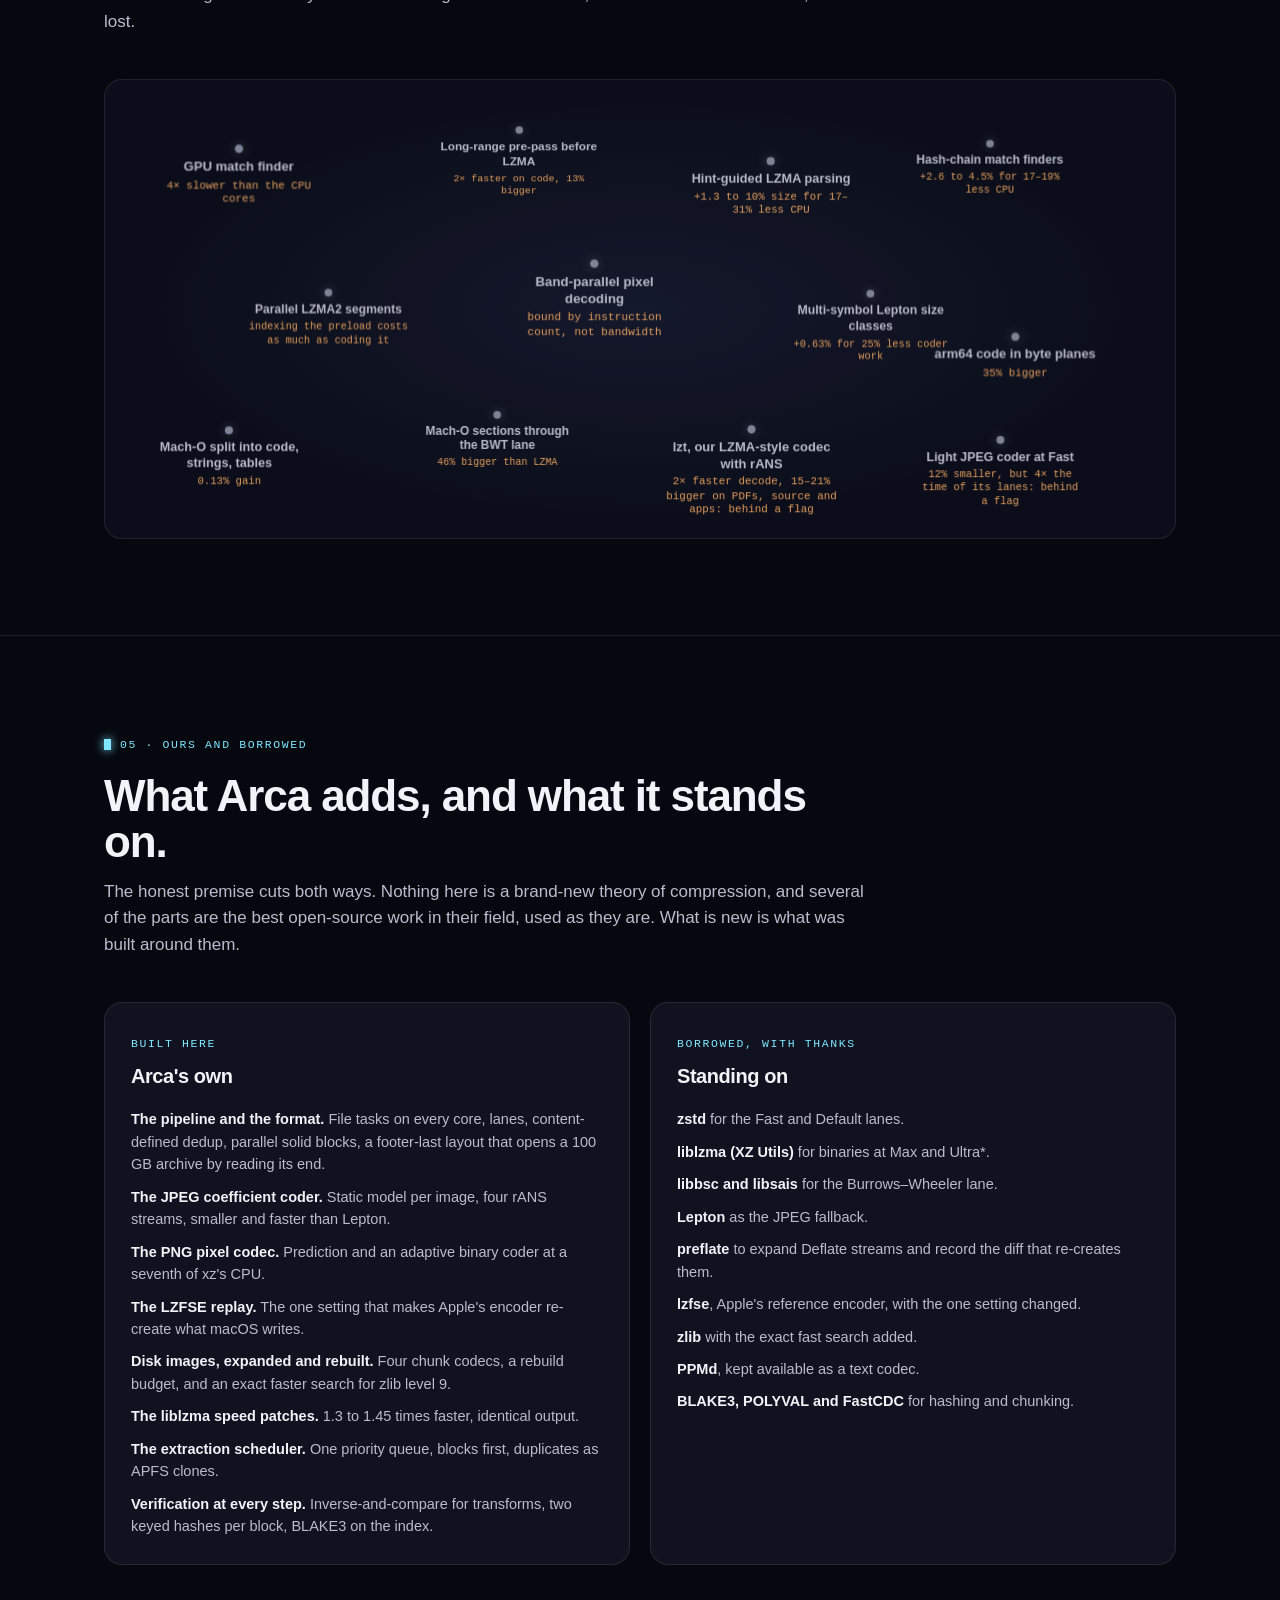
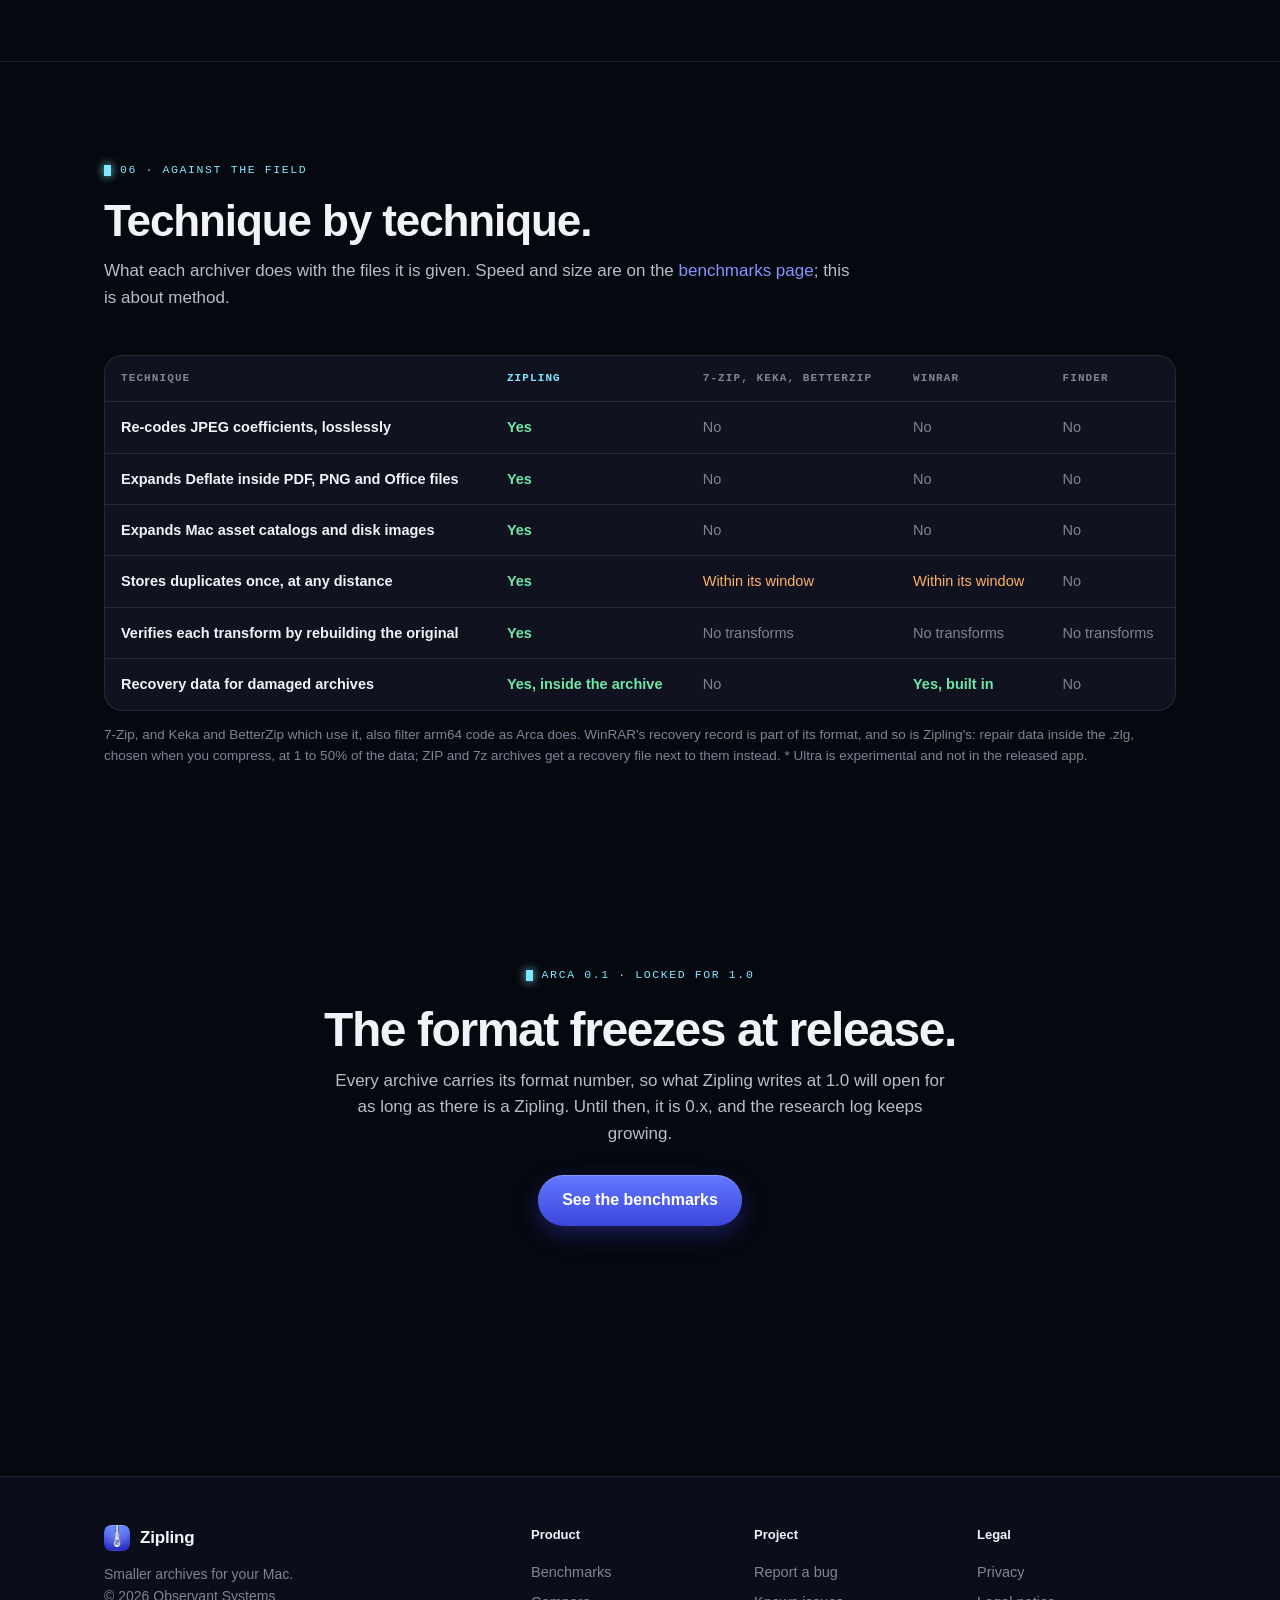
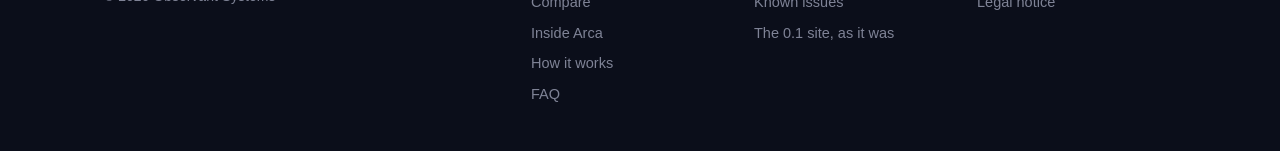
==== commit d79f3c71: "Site: links point at the public site repository, not the project's" ====
--- a/arca.html
+++ b/arca.html
@@ -32,7 +32,7 @@
         <span>Zipling</span>
       </a>
       <nav aria-label="Site"><a href="benchmarks.html">Benchmarks</a><a href="compare.html">Compare</a><a href="index.html#engine">How it works</a><a href="index.html#faq">FAQ</a></nav>
-      <a class="nav-gh" href="https://github.com/EnigmaticZee/zipling" aria-label="Zipling on GitHub"><svg viewBox="0 0 16 16" aria-hidden="true"><path d="M8 0C3.58 0 0 3.58 0 8c0 3.54 2.29 6.53 5.47 7.59.4.07.55-.17.55-.38 0-.19-.01-.82-.01-1.49-2.01.37-2.53-.49-2.69-.94-.09-.23-.48-.94-.82-1.13-.28-.15-.68-.52-.01-.53.63-.01 1.08.58 1.23.82.72 1.21 1.87.87 2.33.66.07-.52.28-.87.51-1.07-1.78-.2-3.64-.89-3.64-3.95 0-.87.31-1.59.82-2.15-.08-.2-.36-1.02.08-2.12 0 0 .67-.21 2.2.82.64-.18 1.32-.27 2-.27.68 0 1.36.09 2 .27 1.53-1.04 2.2-.82 2.2-.82.44 1.1.16 1.92.08 2.12.51.56.82 1.27.82 2.15 0 3.07-1.87 3.75-3.65 3.95.29.25.54.73.54 1.48 0 1.07-.01 1.93-.01 2.2 0 .21.15.46.55.38A8.013 8.013 0 0016 8c0-4.42-3.58-8-8-8z"/></svg><span>GitHub</span></a>
+      
     </div>
   </header>
 
@@ -46,7 +46,7 @@
           <p class="a-sub">No magic codec exists. zstd and LZMA are within a few percent of what their kind can do, and anyone promising ten times better is selling something or losing data. Arca wins somewhere else: in what reaches the codec.</p>
           <div class="a-cta">
             <a class="btn btn-primary" href="#pipeline">See the pipeline</a>
-            <a class="btn btn-ghost" href="https://github.com/EnigmaticZee/zipling/blob/main/docs/RESEARCH.md">Read the research log</a>
+            
           </div>
           <div class="readout">
             <div>Written in<b>Rust</b></div>
@@ -367,7 +367,7 @@
         <p>Every archive carries its format number, so what Zipling writes at 1.0 will open for as long as there is a Zipling. Until then, it is 0.x, and the research log keeps growing.</p>
         <div class="a-cta">
           <a class="btn btn-primary" href="benchmarks.html">See the benchmarks</a>
-          <a class="btn btn-ghost" href="https://github.com/EnigmaticZee/zipling/blob/main/docs/DESIGN.md">Read the design notes</a>
+          
         </div>
       </div>
     </section>
@@ -381,7 +381,7 @@
       </div>
       <nav class="footer-cols" aria-label="Footer">
         <div><h3>Product</h3><a href="benchmarks.html">Benchmarks</a><a href="compare.html">Compare</a><a href="arca.html" aria-current="page">Inside Arca</a><a href="index.html#engine">How it works</a><a href="index.html#faq">FAQ</a></div>
-        <div><h3>Project</h3><a href="https://github.com/EnigmaticZee/zipling">GitHub</a><a href="https://github.com/EnigmaticZee/zipling/issues/new?template=bug_report.yml">Report a bug</a><a href="https://github.com/EnigmaticZee/zipling/issues">Known issues</a><a href="v0.1/index.html">The 0.1 site, as it was</a></div>
+        <div><h3>Project</h3><a href="https://github.com/EnigmaticZee/zipling-site/issues/new?template=bug_report.yml">Report a bug</a><a href="https://github.com/EnigmaticZee/zipling-site/issues">Known issues</a><a href="v0.1/index.html">The 0.1 site, as it was</a></div>
         <div><h3>Legal</h3><a href="privacy.html">Privacy</a><a href="legal.html">Legal notice</a></div>
       </nav>
     </div>
